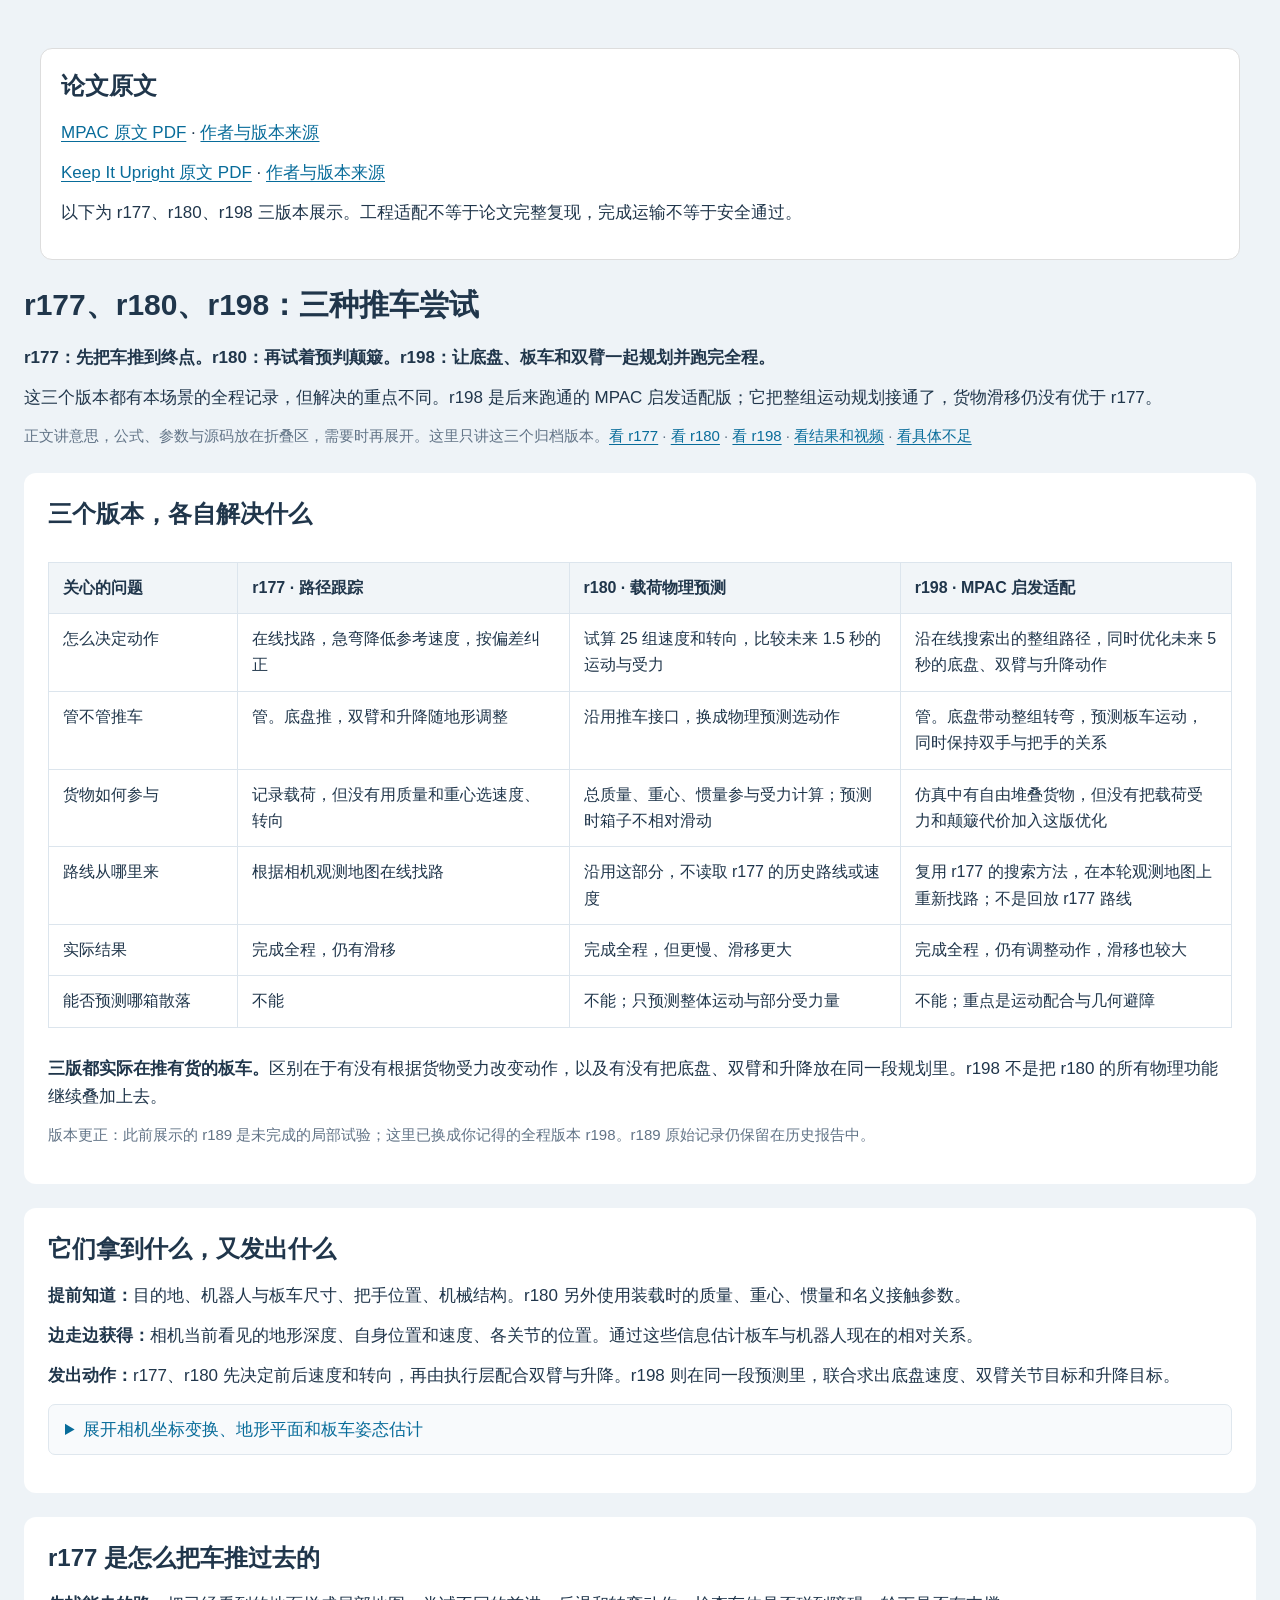
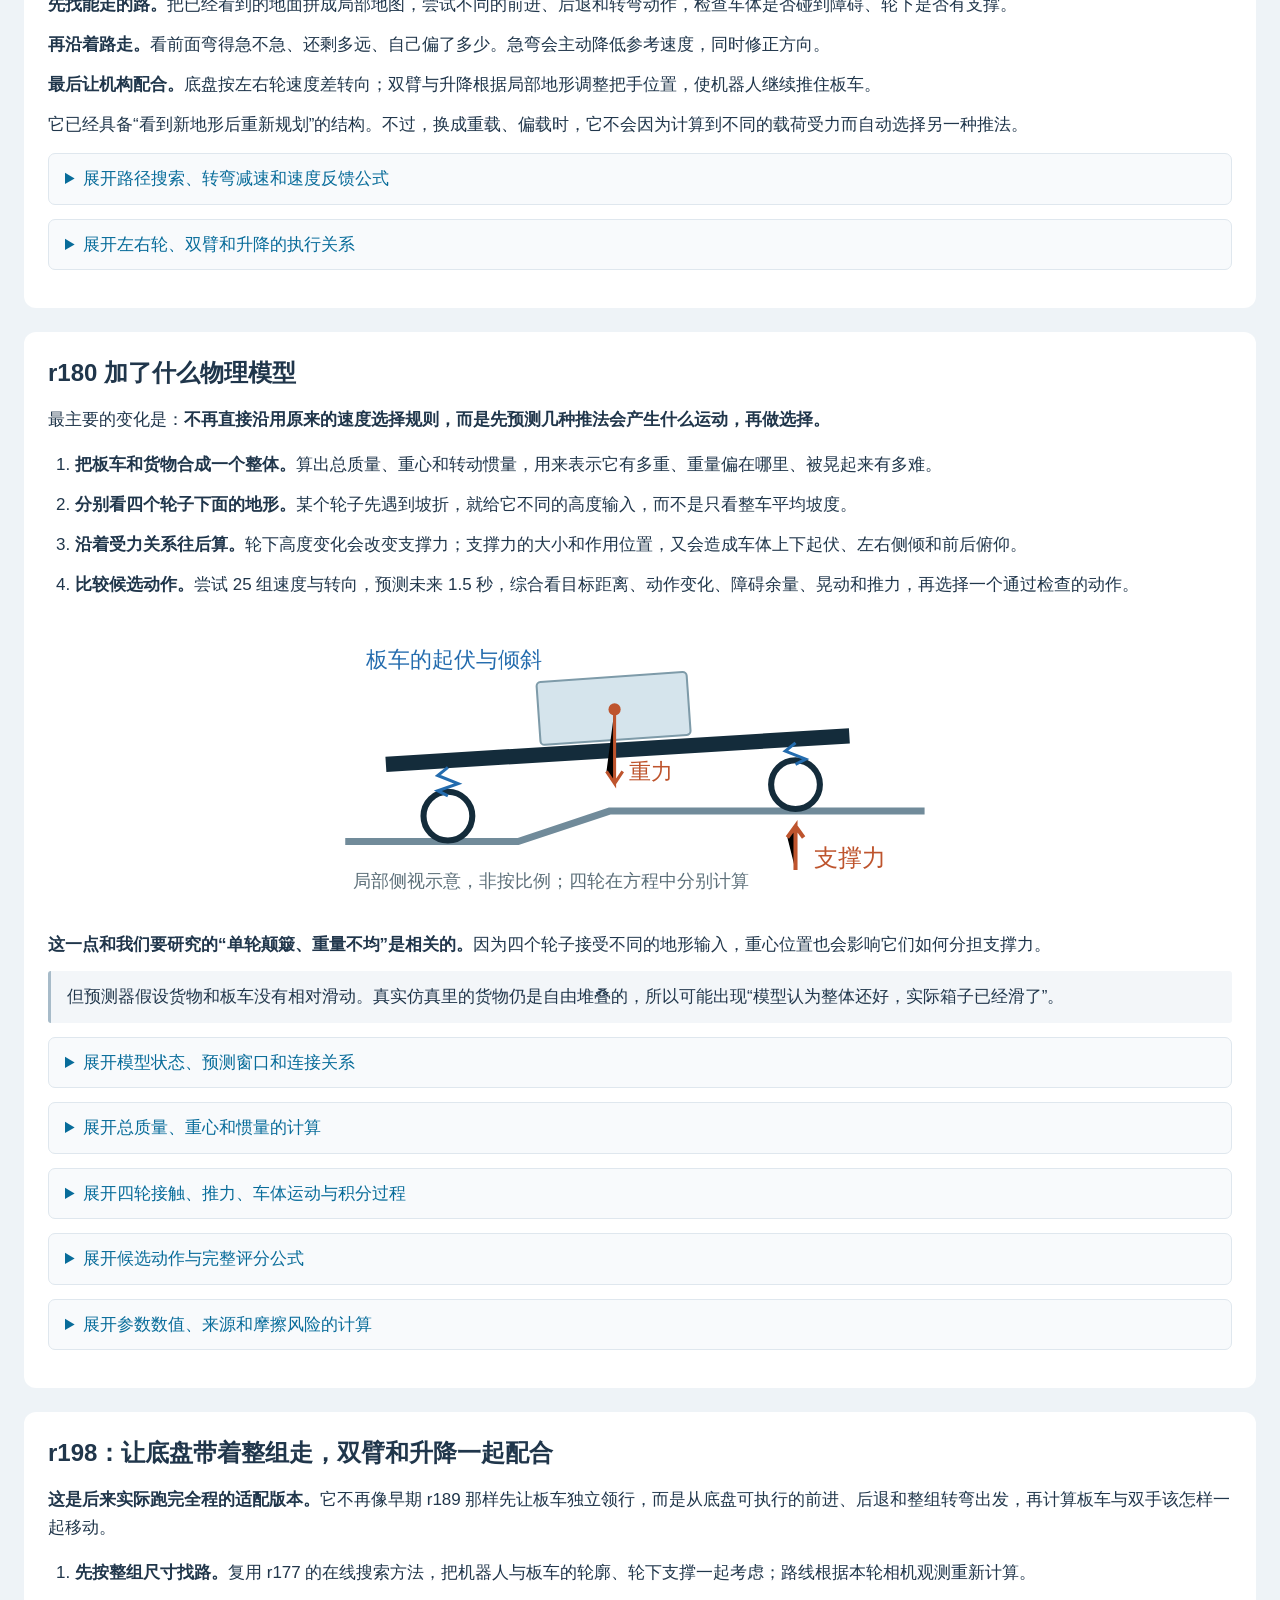
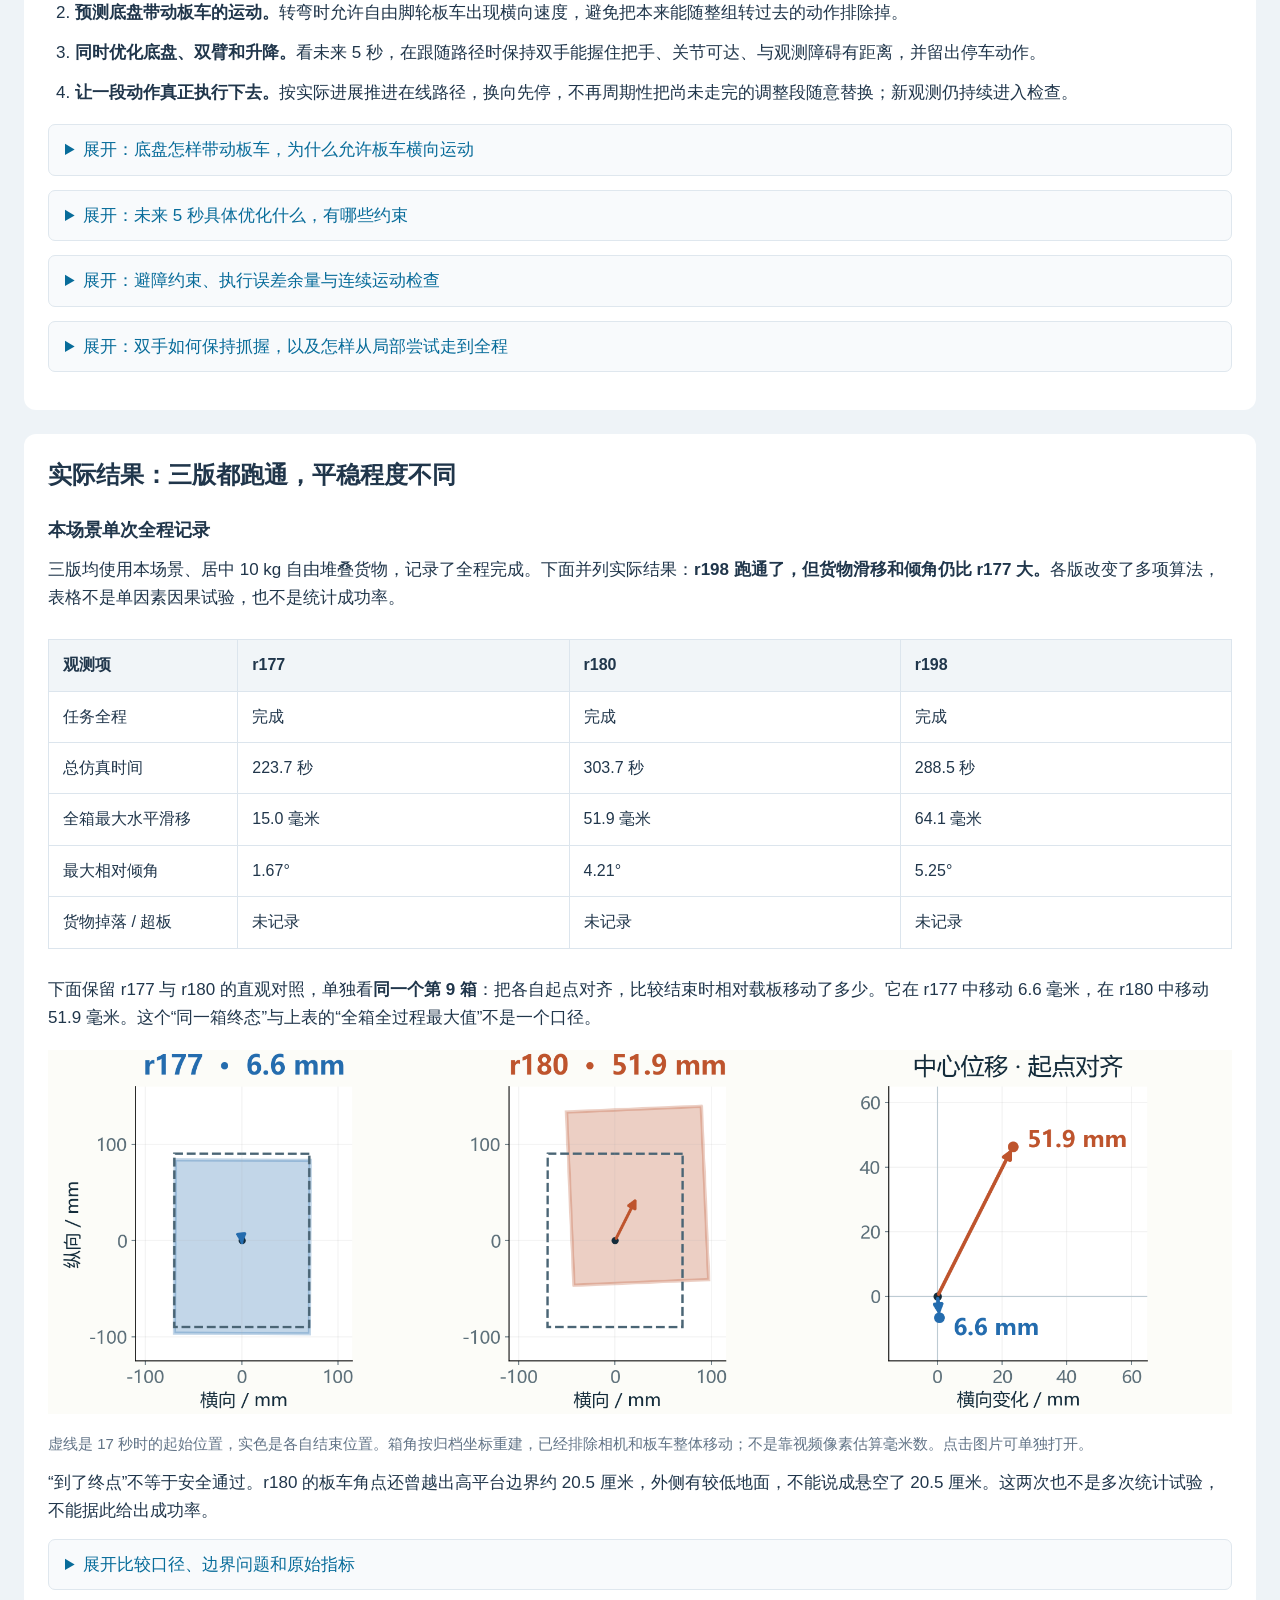
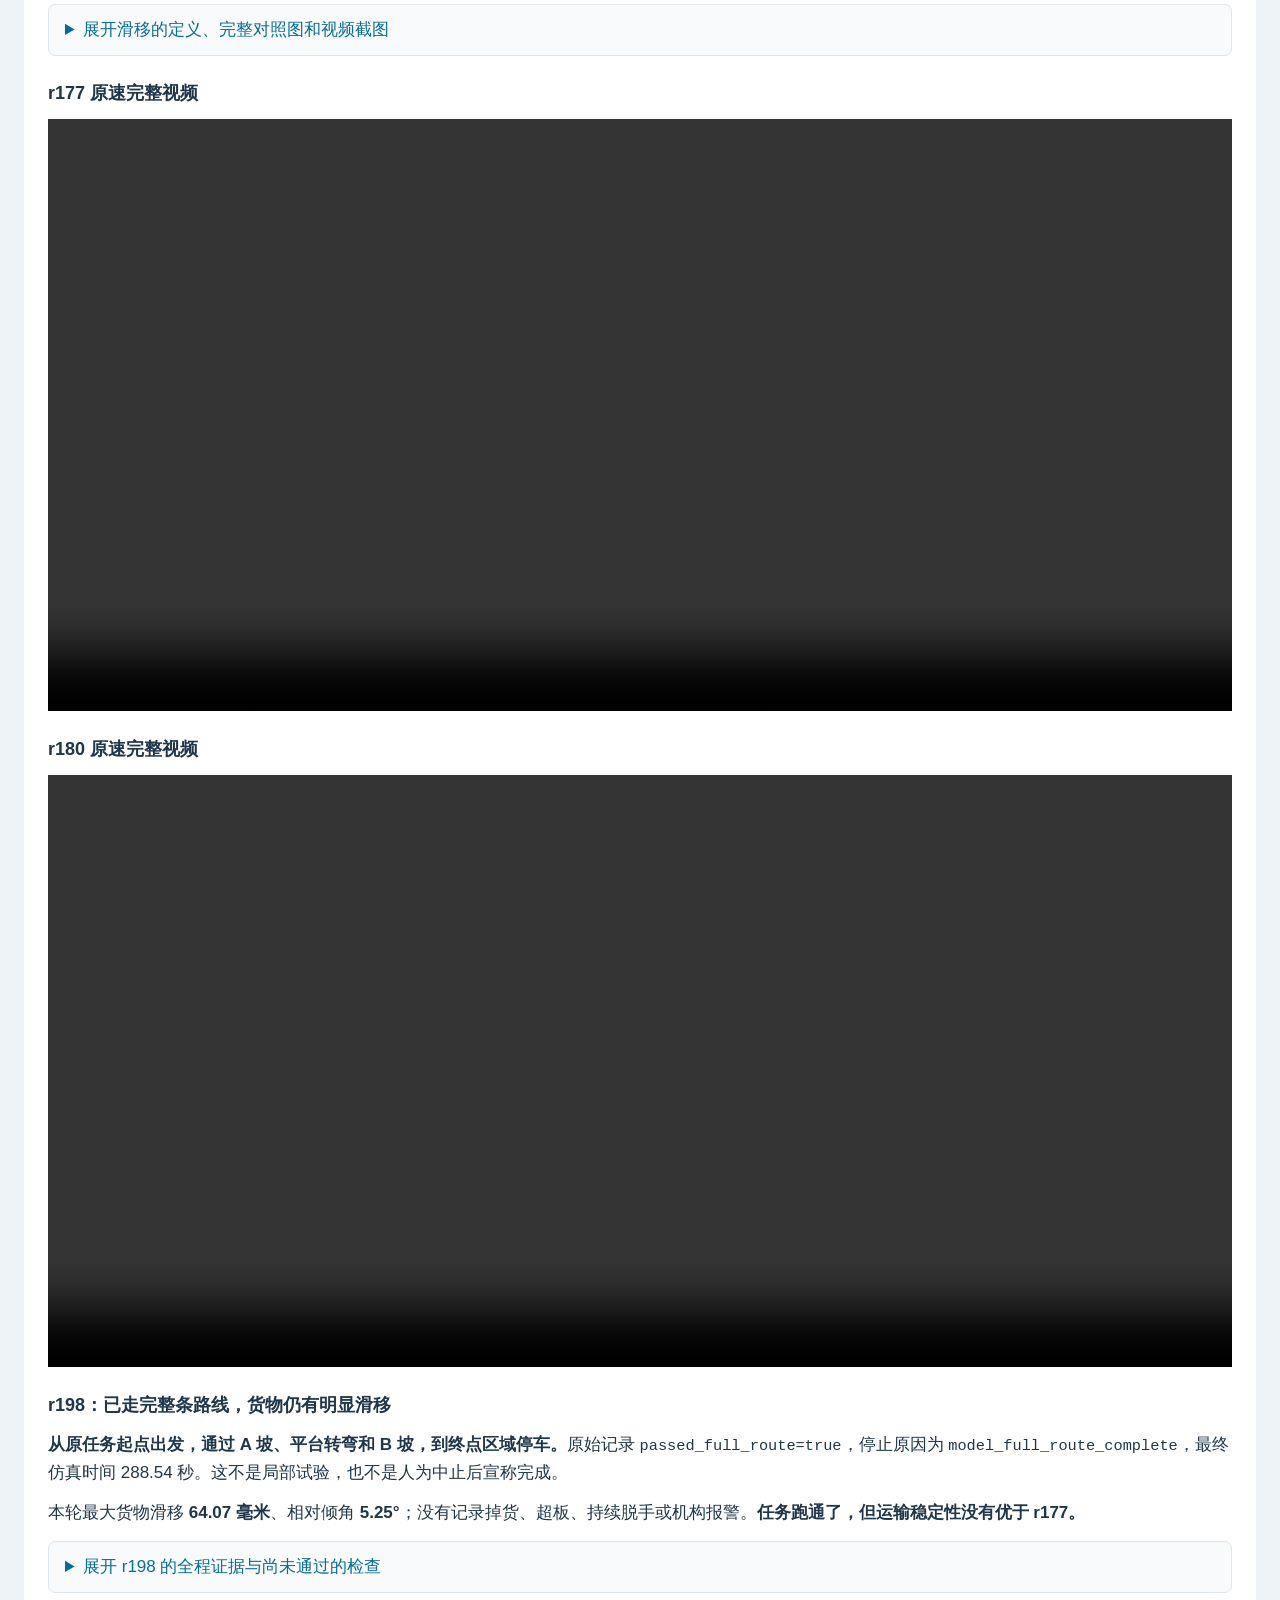
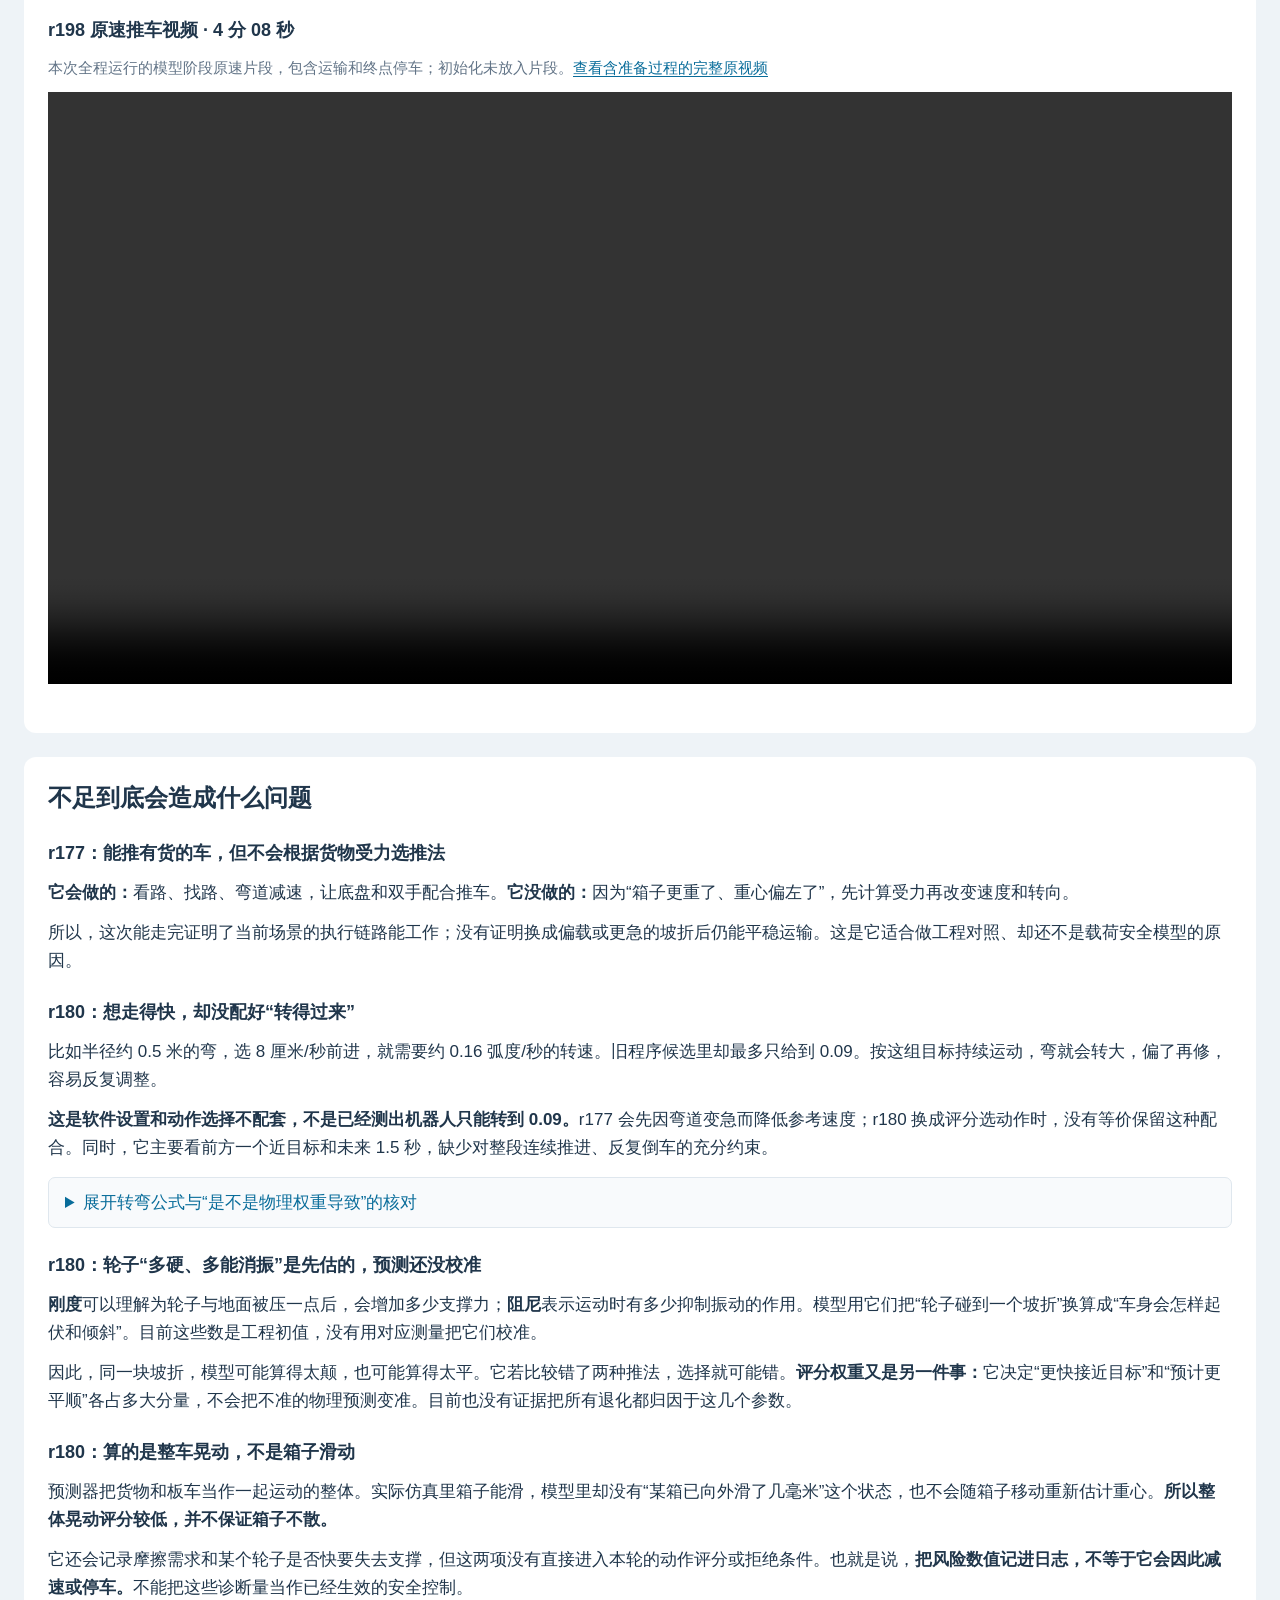
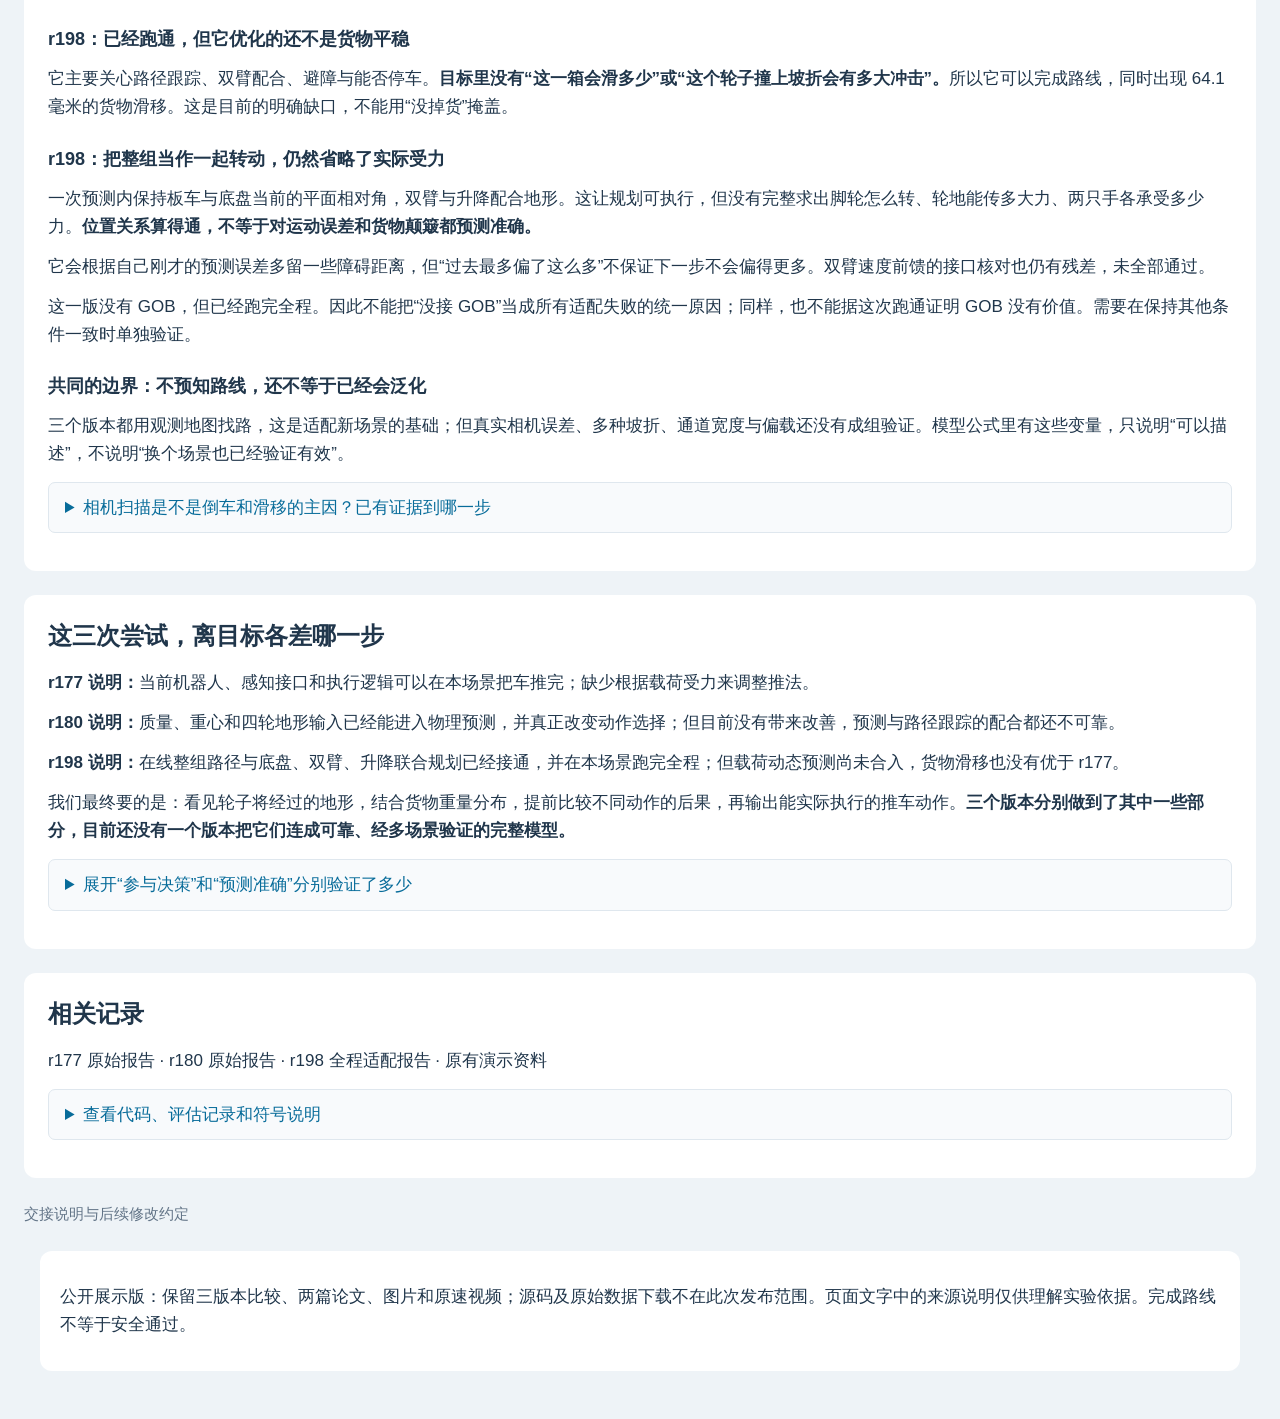
==== index.html @ 99e50af4 "Publish three-version meeting showcase and original papers" ====
<!doctype html>
<html lang="zh-CN">
<head>
<meta charset="utf-8">
<meta name="viewport" content="width=device-width,initial-scale=1">
<title>r177、r180、r198：三种推车尝试</title>
<meta name="description" content="r177 路径跟踪、r180 载荷物理预测、r198 MPAC 适配：原理、实际结果与不足。公式默认折叠。">
<link rel="stylesheet" href="8fd09cc5dc_styles.css">
</head>
<body><section id="papers" style="max-width:1200px;margin:24px auto;padding:20px;background:#fff;border:1px solid #ddd"><h2>论文原文</h2><p><a href="MPAC_2506.18410v2.pdf">MPAC 原文 PDF</a> · <a href="https://arxiv.org/abs/2506.18410v2">作者与版本来源</a></p><p><a href="Keep_2305.17484v2.pdf">Keep It Upright 原文 PDF</a> · <a href="https://arxiv.org/abs/2305.17484v2">作者与版本来源</a></p><p>以下为 r177、r180、r198 三版本展示。工程适配不等于论文完整复现，完成运输不等于安全通过。</p></section>
<h1>r177、r180、r198：三种推车尝试</h1>
<p><strong>r177：先把车推到终点。r180：再试着预判颠簸。r198：让底盘、板车和双臂一起规划并跑完全程。</strong></p>
<p>这三个版本都有本场景的全程记录，但解决的重点不同。r198 是后来跑通的 MPAC 启发适配版；它把整组运动规划接通了，货物滑移仍没有优于 r177。</p>
<p class="muted">正文讲意思，公式、参数与源码放在折叠区，需要时再展开。这里只讲这三个归档版本。<a href="#r177">看 r177</a> · <a href="#r180">看 r180</a> · <a href="#r198">看 r198</a> · <a href="#results">看结果和视频</a> · <a href="#problems">看具体不足</a></p>

<section id="difference">
<h2>三个版本，各自解决什么</h2>
<div class="table-wrap"><table class="version-table"><thead><tr><th>关心的问题</th><th>r177 · 路径跟踪</th><th>r180 · 载荷物理预测</th><th>r198 · MPAC 启发适配</th></tr></thead><tbody>
<tr><td>怎么决定动作</td><td>在线找路，急弯降低参考速度，按偏差纠正</td><td>试算 25 组速度和转向，比较未来 1.5 秒的运动与受力</td><td>沿在线搜索出的整组路径，同时优化未来 5 秒的底盘、双臂与升降动作</td></tr>
<tr><td>管不管推车</td><td>管。底盘推，双臂和升降随地形调整</td><td>沿用推车接口，换成物理预测选动作</td><td>管。底盘带动整组转弯，预测板车运动，同时保持双手与把手的关系</td></tr>
<tr><td>货物如何参与</td><td>记录载荷，但没有用质量和重心选速度、转向</td><td>总质量、重心、惯量参与受力计算；预测时箱子不相对滑动</td><td>仿真中有自由堆叠货物，但没有把载荷受力和颠簸代价加入这版优化</td></tr>
<tr><td>路线从哪里来</td><td>根据相机观测地图在线找路</td><td>沿用这部分，不读取 r177 的历史路线或速度</td><td>复用 r177 的搜索方法，在本轮观测地图上重新找路；不是回放 r177 路线</td></tr>
<tr><td>实际结果</td><td>完成全程，仍有滑移</td><td>完成全程，但更慢、滑移更大</td><td>完成全程，仍有调整动作，滑移也较大</td></tr>
<tr><td>能否预测哪箱散落</td><td>不能</td><td>不能；只预测整体运动与部分受力量</td><td>不能；重点是运动配合与几何避障</td></tr>
</tbody></table></div>
<p><strong>三版都实际在推有货的板车。</strong>区别在于有没有根据货物受力改变动作，以及有没有把底盘、双臂和升降放在同一段规划里。r198 不是把 r180 的所有物理功能继续叠加上去。</p>
<p class="muted">版本更正：此前展示的 r189 是未完成的局部试验；这里已换成你记得的全程版本 r198。r189 原始记录仍保留在历史报告中。</p>
</section>

<section id="inputs">
<h2>它们拿到什么，又发出什么</h2>
<p><strong>提前知道：</strong>目的地、机器人与板车尺寸、把手位置、机械结构。r180 另外使用装载时的质量、重心、惯量和名义接触参数。</p>
<p><strong>边走边获得：</strong>相机当前看见的地形深度、自身位置和速度、各关节的位置。通过这些信息估计板车与机器人现在的相对关系。</p>
<p><strong>发出动作：</strong>r177、r180 先决定前后速度和转向，再由执行层配合双臂与升降。r198 则在同一段预测里，联合求出底盘速度、双臂关节目标和升降目标。</p>
<details><summary>展开相机坐标变换、地形平面和板车姿态估计</summary><div class="detail-body"><h3>相机坐标转到统一坐标</h3><div class="equation"><div class="mathline">p<sub>W</sub> = R<sub>WC</sub>p<sub>C</sub> + t<sub>WC</sub></div><div class="eq-note">R、t 是相机的位置与朝向变换，p_C 是相机坐标下的点。</div></div><h3>坐标变换</h3><p>像素取中心位置 u=x+0.5、v=y+0.5；f<sub>x</sub>、f<sub>y</sub> 是焦距像素值，c<sub>x</sub>、c<sub>y</sub> 是主点。点云经相机到世界的刚体变换后用于栅格更新和局部地形拟合。</p><div class="equation"><div class="mathline">p<sub>C</sub> = <span class="matrix"><span>(u − c<sub>x</sub>)D/f<sub>x</sub></span><span>(v − c<sub>y</sub>)D/f<sub>y</sub></span><span>D</span></span></div><div class="mathline">z = ax + by + c ,　n = <span class="frac"><span class="num">[-a, −b, 1]<sup>T</sup></span><span class="den">√(a²+b²+1)</span></span></div></div>
<h3>r177 / r180 的板车状态如何获得</h3><div class="equation"><div class="mathline">R̂<sub>C</sub> = R<sub>hand</sub>R<sub>grasp</sub><sup>T</sup></div><div class="mathline">p̂<sub>C</sub> = p<sub>hand</sub> − R̂<sub>C</sub>r<sub>grasp</sub></div><div class="eq-note">由关节编码器正运动学与固定夹持标定恢复板车姿态，再融合两只手的估计。</div></div>
<p>以上是 r177 / r180 的估计近似，依赖把手与夹爪相对关系保持固定。r198 的规划另按“夹持点与圆管轴线”约束，见下方专节。发生相对转动或柔性变形时，估计可能偏移；它不是独立测量到的板车真值。自身里程计/IMU接口也未覆盖完整实机噪声。</p>
<h3>相机为何会转</h3><p>两组运行都保留了头部扫描，相机固定在头部，随头部运动。头部扫描代码、相机配置和运行模块的对应哈希一致。不能把“相机本体固定”说成“整个视角固定”，也不能仅凭这两次运行推断扫描是滑移增大的主因。</p><div class="source-note"><b>对应归档依据：</b><br>点云与地图实现<br>观测地形输入<br>两版本相机与扫描核对</div></div></details>
</section>

<section id="r177">
<h2>r177 是怎么把车推过去的</h2>
<p><strong>先找能走的路。</strong>把已经看到的地面拼成局部地图，尝试不同的前进、后退和转弯动作，检查车体是否碰到障碍、轮下是否有支撑。</p>
<p><strong>再沿着路走。</strong>看前面弯得急不急、还剩多远、自己偏了多少。急弯会主动降低参考速度，同时修正方向。</p>
<p><strong>最后让机构配合。</strong>底盘按左右轮速度差转向；双臂与升降根据局部地形调整把手位置，使机器人继续推住板车。</p>
<p>它已经具备“看到新地形后重新规划”的结构。不过，换成重载、偏载时，它不会因为计算到不同的载荷受力而自动选择另一种推法。</p>
<details><summary>展开路径搜索、转弯减速和速度反馈公式</summary><div class="detail-body"><h3>基础速度和转向参考</h3><div class="equation"><div class="mathline">v<sub>ref</sub> = σ min(0.08, √[2·0.04·max(L−0.04,0)], 0.065/|κ|)</div><div class="mathline">ω<sub>ref</sub> = clip(v<sub>ref</sub>κ + 0.8e<sub>ψ</sub> + 0.8σe<sub>y</sub>, ±0.09)</div><div class="eq-note">σ 为前后方向；L 为剩余路径长度；κ 为路径曲率；e_ψ、e_y 分别为航向和横向偏差。κ=0 时省略曲率限速项。</div></div><h3>1. 平面状态与动作</h3><div class="equation"><div class="mathline">s<sub>B</sub> = [x<sub>B</sub>, y<sub>B</sub>, ψ<sub>B</sub>]<sup>T</sup>,　u = [v, ω]<sup>T</sup></div><div class="mathline">ṡ<sub>B</sub> = [v cos ψ<sub>B</sub>, v sin ψ<sub>B</sub>, ω]<sup>T</sup></div></div>
<h3>2. 地图上的运动原语搜索</h3><p>每段前进或后退 0.16 m，分成 4 个样本；曲率候选为 −2、−1.25、−0.6、0、0.6、1.25、2 m⁻¹。搜索最多 3500 节点，启发项权重 1.35。它是有预算限制的在线搜索，不保证全局最优。</p><div class="equation"><div class="mathline">ΔJ<sub>path</sub> = 0.16c<sub>dir</sub> + 0.012|κ| + 0.012|κ−κ<sub>prev</sub>|</div><div class="eq-note">前进 c_dir=1，后退 c_dir=1.7；倾向减少后退、急转与曲率突变。</div></div>
<h3>3. 路径跟踪与速度反馈</h3><p>取附近路径点和约 3 个样本后的目标点，由航向变化估计曲率。先计算这里的 v_ref、ω_ref，再使用自身实测速度反馈：</p><div class="equation"><div class="mathline">v<sub>des</sub> = clip[v<sub>ref</sub> + 0.5(v<sub>ref</sub>−v<sub>meas</sub>), ±0.08]</div><div class="mathline">ω<sub>des</sub> = clip[ω<sub>ref</sub> + 0.5(ω<sub>ref</sub>−ω<sub>meas</sub>), ±0.09]</div></div>
<p>所以 0.065/|κ| 是基础参考速度的曲率约束，不应描述成每时刻实际速度都严格满足这个值。0.065 和 ±0.09 是该版本的工程设置；没有厂家额定值或能力标定来证明它们就是实际机器人极限。</p>
<h3>4. 最终指令检查</h3><p>控制决策名义每 0.2 仿真秒一次，路径约每 2 秒重新规划。约束线加速度 0.04 m/s²、角加速度 0.08 rad/s²。r177 可尝试 1、0.75、0.5、0.25、0 倍动作，检查滞后/即时响应和制动轨迹；都未接受时请求制动。检查依赖地图与简化执行假设，不是安全证明。</p><div class="source-note"><b>对应归档依据：</b><br>r177 · controller.py<br>r177 · navigation.py<br>r177 · command_guard.py<br>r177 · config.json</div></div></details><details><summary>展开左右轮、双臂和升降的执行关系</summary><div class="detail-body"><h3>速度与转向转成左右轮速</h3><div class="equation"><div class="mathline">Ω<sub>L</sub> = (v − bω/2)/r</div><div class="mathline">Ω<sub>R</sub> = (v + bω/2)/r</div><div class="eq-note">本轮轮距 b=0.48 m；轮半径 r=0.0862 m；Ω 单位为 rad/s。</div></div><h3>差速执行</h3><p>左右轮公式来自底盘运动学。归档执行中轮速目标变化率限制为 2 rad/s²；实际接触、驱动力与机构约束仍由物理仿真产生，指令不能代替测量结果。</p>
<h3>地形到把手目标</h3><p>在观测到的轮下点拟合局部平面 z=ax+by+c，得到地面法向。板车期望姿态由该法向与当前行进方向组合，再通过固定把手偏移转换为两只手的目标。</p><div class="equation"><div class="mathline">n = [−a, −b, 1]<sup>T</sup>/√(a²+b²+1)</div><div class="mathline">p<sub>Hᵢ</sub><sup>*</sup> = p<sub>C</sub><sup>*</sup> + R<sub>C</sub><sup>*</sup>r<sub>CHᵢ</sub></div><div class="mathline">q<sub>arm,i</sub><sup>*</sup> = IK(p<sub>Hᵢ</sub><sup>*</sup>, R<sub>Hᵢ</sub><sup>*</sup>; q<sub>lift</sub>)</div></div>
<p>升降根据双手平均高度差与可达性修正；归档执行按 120 Hz 更新，目标滤波时间常数 0.25 s，升降限速约 0.03 m/s，手臂关节限速约 0.2 rad/s。</p>
<h3>这里缺了什么</h3><p>没有在同一个优化问题中求解底盘牵引、脚轮朝向、手部接触力、夹持约束和关节力矩。几何上可达或规划上能转，不意味着实际闭链机构一定能产生对应运动。r180 继承了这套执行方式。</p><div class="source-note"><b>对应归档依据：</b><br>r177 执行源文件：轮速、双臂与升降</div></div></details>
</section>

<section id="r180">
<h2>r180 加了什么物理模型</h2>
<p>最主要的变化是：<strong>不再直接沿用原来的速度选择规则，而是先预测几种推法会产生什么运动，再做选择。</strong></p>
<ol>
<li><strong>把板车和货物合成一个整体。</strong>算出总质量、重心和转动惯量，用来表示它有多重、重量偏在哪里、被晃起来有多难。</li>
<li><strong>分别看四个轮子下面的地形。</strong>某个轮子先遇到坡折，就给它不同的高度输入，而不是只看整车平均坡度。</li>
<li><strong>沿着受力关系往后算。</strong>轮下高度变化会改变支撑力；支撑力的大小和作用位置，又会造成车体上下起伏、左右侧倾和前后俯仰。</li>
<li><strong>比较候选动作。</strong>尝试 25 组速度与转向，预测未来 1.5 秒，综合看目标距离、动作变化、障碍余量、晃动和推力，再选择一个通过检查的动作。</li>
</ol>
<div class="mechanism"><svg class="diagram" viewbox="0 0 610 270" role="img" aria-label="单轮遇到地形变化，通过接触力和力矩造成车体上下运动与倾斜">
<path d="M15 215H185L275 185H585" stroke="#718b9a" stroke-width="7" fill="none"></path><path d="M55 139L511 111" stroke="#142c3b" stroke-width="15"></path><rect x="205" y="53" width="148" height="62" rx="4" fill="#d5e4ec" stroke="#7e9ba9" stroke-width="2" transform="rotate(-4 280 84)"></rect>
<circle cx="116" cy="190" r="24" fill="#fff" stroke="#142c3b" stroke-width="6"></circle><circle cx="458" cy="159" r="24" fill="#fff" stroke="#142c3b" stroke-width="6"></circle>
<path d="M116 142L106 150L126 158L106 165L116 170M458 118L448 126L468 134L458 139" stroke="#246cae" stroke-width="3" fill="none"></path>
<path d="M458 243V200L450 211M458 200L466 211" stroke="#be542d" stroke-width="4"></path><text x="476" y="239" font-size="24" fill="#be542d">支撑力</text>
<circle cx="280" cy="85" r="6" fill="#be542d"></circle><path d="M280 85V158L272 146M280 158L288 146" stroke="#be542d" stroke-width="3"></path><text x="294" y="153" font-size="22" fill="#be542d">重力</text>
<text x="35" y="43" font-size="22" fill="#246cae">板车的起伏与倾斜</text><text x="23" y="260" font-size="18" fill="#5d707a">局部侧视示意，非按比例；四轮在方程中分别计算</text></svg></div>
<p><strong>这一点和我们要研究的“单轮颠簸、重量不均”是相关的。</strong>因为四个轮子接受不同的地形输入，重心位置也会影响它们如何分担支撑力。</p>
<p class="note">但预测器假设货物和板车没有相对滑动。真实仿真里的货物仍是自由堆叠的，所以可能出现“模型认为整体还好，实际箱子已经滑了”。</p>
<details><summary>展开模型状态、预测窗口和连接关系</summary><div class="detail-body"><h3>真正调用的实现</h3><p>在线调用的是 <b>action_selector.ActionSelector → batch_predictor.BatchModel.predict_many</b>。physical_model.py 提供参数与基础方程，但标量版本中的诊断标志，不能自动算作批量在线选择器正在执行的约束。</p>
<h3>状态分层</h3><div class="equation"><div class="mathline">s = [x<sub>B</sub>, y<sub>B</sub>, ψ<sub>B</sub>, v, ω, q<sup>T</sup>, q̇<sup>T</sup>]<sup>T</sup></div><div class="eq-note">合起来是 11 个状态量；其中垂向、侧倾、俯仰是 3 个二阶动力学自由度。</div></div>
<p>水平面运动采用有加速度限制的运动学；垂向与姿态采用等效接触动力学。不是一个完整 6 自由度刚体接触求解器，更不是每箱货物的多体系统。</p>
<h3>连接关系</h3><p>r180 每次根据自身编码器估计当前机器人—板车平面偏移 d，而不是一直使用起始偏移。但一次 1.5 秒预测内将这个偏移冻结，并近似用底盘航向旋转车轮布局；没有额外的脚轮转向状态。</p>
<h3>滚动重算</h3><p>所有候选从同一组当前估计 q、q̇ 出发，不分别重新初始化到静平衡。每次约 0.2 仿真秒重新选动作，只执行当前指令，再依据新观测重算。</p><div class="source-note"><b>对应归档依据：</b><br>r180 · controller.py<br>r180 · action_selector.py<br>r180 · batch_predictor.py<br>r180 · physical_model.py</div></div></details><details><summary>展开总质量、重心和惯量的计算</summary><div class="detail-body"><h3>总质量来源</h3><p>板车主体 6.5 kg + 四个 0.1 kg 轮叉 + 四个 0.2 kg 轮子 + 10 kg 货物 = 17.7 kg。货物参数来自场景配置，板车主体惯量有近似，部分把手体积未纳入。</p>
<h3>质量、重心与惯量</h3><div class="equation"><div class="mathline">m = ∑<sub>j</sub>m<sub>j</sub>,　c = (1/m)∑<sub>j</sub>m<sub>j</sub>c<sub>j</sub></div><div class="mathline">d<sub>j</sub> = c<sub>j</sub> − c</div><div class="mathline">I<sub>C</sub> = ∑<sub>j</sub>[I<sub>j</sub> + m<sub>j</sub>(d<sub>j</sub><sup>T</sup>d<sub>j</sub>I<sub>3</sub> − d<sub>j</sub>d<sub>j</sub><sup>T</sup>)]</div></div>
<p>本轮 c≈[−0.00113, 0, 0.20909] m；I 的对角项约 [0.47152, 0.75046, 0.82278] kg·m²。文件保留了非零 I<sub>xz</sub>≈0.05287 kg·m²，但实际垂向/侧倾/俯仰动力学采用对角质量矩阵，忽略完整转动耦合。</p>
<h3>“偏载会影响受力”是什么机制</h3><div class="equation"><div class="mathline">X<sub>i</sub> = x<sub>i</sub> − c<sub>x</sub>,　Y<sub>i</sub> = y<sub>i</sub> − c<sub>y</sub></div><div class="mathline">静止无额外力矩时：∑N<sub>i</sub> = mg,　∑Y<sub>i</sub>N<sub>i</sub> = 0,　∑X<sub>i</sub>N<sub>i</sub> = 0</div></div>
<p>重心变化会改变每个轮子的力臂，并改变满足力与力矩平衡所需的轮载。以上平衡式用于说明机制；实际预测继续使用下一个折叠区的弹性接触动态方程。</p>
<div class="warning">当前参数是运行前写入的固定参数，并未实现“货物滑移后在线重新估计重心”。本轮没有验证多个偏载设置的预测正确性。</div><div class="source-note"><b>对应归档依据：</b><br>r180 · physical_parameters.json<br>r180 · physical_model.py</div></div></details><details><summary>展开四轮接触、推力、车体运动与积分过程</summary><div class="detail-body"><h3>1. 坐标与状态</h3><p>车体坐标为 x 向前、y 向左、z 向上；q=[z,φ,θ]ᵀ。z 是重心投影处的等效支撑面高度，而非某个货物质心的精确高度；俯仰 θ 正向为低头。采用小角度关系：</p><div class="equation"><div class="mathline">B<sub>i</sub> = [1, Y<sub>i</sub>, −X<sub>i</sub>],　z<sub>i</sub> = B<sub>i</sub>q</div><div class="mathline">M = diag(m, I<sub>x</sub>, I<sub>y</sub>)</div></div>
<h3>2. 从观测地形提取每个轮子的输入</h3><div class="equation"><div class="mathline">p<sub>i</sub><sup>W</sup> = p<sub>B</sub> + R(ψ<sub>B</sub>)(d + s<sub>i</sub>)</div><div class="mathline">h<sub>i</sub> = H(p<sub>i</sub><sup>W</sup>),　δ<sub>i</sub> = h<sub>i</sub> − B<sub>i</sub>q</div><div class="mathline">δ̇<sub>i</sub> = ḣ<sub>i</sub> − B<sub>i</sub>q̇</div></div>
<p>s_i 是轮子在板车平面坐标中的位置，d 是当前估计的底盘—板车偏移。H 在观测地图中插值；预测轮下未知或被阻挡时该候选不被当成有效支撑路径。</p>
<h3>3. 单边弹簧阻尼支撑</h3><div class="equation"><div class="mathline">N<sub>i</sub> = max(0, k<sub>i</sub>δ<sub>i</sub> + d<sub>i</sub>δ̇<sub>i</sub>)　若 δ<sub>i</sub> ≥ 0；否则 N<sub>i</sub> = 0</div></div>
<p>k_i 单位 N/m，d_i 单位 N·s/m。轮子可以卸载；支撑法向力不允许为负。本轮用四个相同的未标定等效接触，不是从轮胎与地面实测识别出的接触模型。</p>
<h3>4. 由平面运动估计需要的推力</h3><div class="equation"><div class="mathline">r = d + [c<sub>x</sub>, c<sub>y</sub>]<sup>T</sup></div><div class="mathline">a<sub>∥</sub> = <span class="matrix"><span>v̇ − ω̇r<sub>y</sub> − ω²r<sub>x</sub></span><span>vω + ω̇r<sub>x</sub> − ω²r<sub>y</sub></span></span></div><div class="mathline">g<sub>∥</sub> = [g sin θ, −g sin φ]<sup>T</sup></div><div class="mathline">F = m(a<sub>∥</sub> − g<sub>∥</sub>) + [c<sub>rr</sub>mg tanh(v/0.005), 0]<sup>T</sup></div></div>
<p>包含加速、转弯向心与重力切向分量；本轮 c_rr=0，滚阻并未被识别。预测推力只是计算量，不是实际手部力传感器读数。</p>
<h3>5. 受力方程与数值推进</h3><div class="equation"><div class="mathline">M q̈ = B<sup>T</sup>N + [−mg, −ℓF<sub>y</sub>, ℓF<sub>x</sub>]<sup>T</sup></div><div class="mathline">ℓ = h<sub>push</sub> − c<sub>z</sub></div><div class="mathline">q̇<sub>k+1</sub> = q̇<sub>k</sub> + Δt q̈<sub>k</sub></div><div class="mathline">q<sub>k+1</sub> = q<sub>k</sub> + Δt q̇<sub>k+1</sub></div></div>
<p>采用半隐式积分，步长不大于 0.002 s，并根据等效刚度/阻尼的特征频率继续限制。水平运动按加速度限幅与中点近似推进。q̇ 从连续姿态估计差分并滤波得到；所有候选从同一当前状态出发。</p>
<div class="warning">这些是降阶近似方程，省略了完整惯性耦合、脚轮转向动力学、真实夹持柔性与箱体接触。不能把该模型的峰值加速度直接当作仿真实际冲击测量。</div><div class="source-note"><b>对应归档依据：</b><br>r180 · batch_predictor.py<br>r180 · physical_model.py<br>r180 · observed_input.py<br>r180 · action_selector.py</div></div></details><details><summary>展开候选动作与完整评分公式</summary><div class="detail-body"><h3>具体候选集合</h3><div class="equation"><div class="mathline">v ∈ {−0.08, −0.04, 0, 0.04, 0.08} m/s</div><div class="mathline">ω ∈ {−0.09, −0.045, 0, 0.045, 0.09} rad/s</div><div class="eq-note">两组组合成 25 个候选；每组保持目标动作预测 1.5 秒，约每 0.2 仿真秒重新计算。</div></div><h3>完整选择问题</h3><div class="equation"><div class="mathline">u<sup>*</sup> = arg min<sub>u∈U, checks(u)=pass</sub> J(u)</div><div class="mathline">J(u) = J<sub>track</sub> + J<sub>change</sub> + J<sub>space</sub> + 100J<sub>phys</sub></div></div>
<p>U 为这里 25 组恒定目标动作。它属于枚举候选的滚动预测控制原型，并非对整段时变控制序列做连续最优求解，也没有复现完整 Keep 或 MPAC 论文算法。</p>
<h3>目标跟踪与指令变化代价</h3><div class="equation"><div class="mathline">J<sub>track</sub> = (‖p(H)−p<sub>target</sub>‖/0.1)²</div><div class="mathline"><span style="padding-left:105px">+ 0.1(wrap[ψ(H)−ψ<sub>target</sub>]/0.15)²</span></div><div class="mathline">J<sub>change</sub> = 0.01((v<sub>c</sub>−v<sub>meas</sub>)/0.08)²</div><div class="mathline"><span style="padding-left:120px">+ 0.01((ω<sub>c</sub>−ω<sub>meas</sub>)/0.09)²</span></div></div>
<p>目标取当前路径索引之后第 3 个样本，通常约 0.12 m 前视；变化项相对于当前实测速度，而不是过去 baseline 的速度。目标距离、候选速度、预测时间的配合直接影响排名。</p>
<h3>空间余量偏好</h3><div class="equation"><div class="mathline">J<sub>space</sub> = mean<sub>k≥1</sub>[(σ/(σ+r<sub>k</sub>))²] − (σ/(σ+r<sub>cap</sub>))²</div><div class="mathline">σ = 0.04 m,　r<sub>cap</sub> = 3σ = 0.12 m</div></div>
<p>r_k 是依据观测障碍、当前车体包络与栅格余量计算并截断的剩余距离。当前共同起点不参与平均；偏好未来留出空间。这是采样的软偏好，不等于连续碰撞或运输安全证明。</p>
<h3>物理代价与接受条件</h3><div class="equation"><div class="mathline">J<sub>phys</sub> = (1/H)∫<sub>0</sub><sup>H</sup>[(z̈/g)² + φ̇² + θ̇² + 0.05(‖F‖/(mg))²]dt</div></div>
<p>这里惩罚的是倾斜<b>变化率</b>而非倾角本身；没有直接加入摩擦利用率、轮子卸载、货物相对位移、持续前进或反复换向的代价。这些分量的量纲/尺度依赖人为权重，不能将分数称为能量或概率。</p>
<p>在线按分数排序，先做扫掠检查，再核对经变化率限制后即将发出的指令与制动情况。r180 不允许通过缩放被选动作来悄悄替换预测；没有候选通过时请求零目标/制动，但这也不证明实际系统一定安全停住。</p><div class="source-note"><b>对应归档依据：</b><br>r180 · action_selector.py<br>r180 · clearance_cost.py<br>r180 · batch_predictor.py<br>r180 · command_guard.py</div></div></details><details><summary>展开参数数值、来源和摩擦风险的计算</summary><div class="detail-body"><h3>接触不确定性</h3><p>参数文件另列 k∈[5000,20000] N/m、d∈[50,200] N·s/m 的敏感性范围，但这些只是建模假设，不是实测置信区间，也没有在本次在线决策中做区间鲁棒计算。</p>
<h3>摩擦诊断的计算</h3><div class="equation"><div class="mathline">ρ = <span class="frac"><span class="num">‖a<sub>∥</sub>−g<sub>∥</sub>‖</span><span class="den">μ max(g+z̈, ε)</span></span></div><div class="eq-note">可粗略理解为切向需求 / 名义摩擦能力；不是逐箱接触求解，也不是标定后的失稳概率。</div></div>
<p>批量预测器记录 ρ 的峰值、最小轮载与倾角峰值，但 action_selector 中的有效性筛选主要来自已知支撑、路径几何与最终指令检查。标量 Model.predict 中存在 model_limit_exceeded，不等于在线 BatchModel 已按它拒绝动作。</p>
<div class="warning"><b>额外发现的参数来源问题：</b>归档参数文字把 0.655 写成 0.45 与 0.76 的算术平均，但该平均实际是 0.605。因此不能把 0.655 介绍成已核实的接触混合结果。此展示仅如实披露归档值与来源不一致，没有更改原运行文件。</div>
<h3>实际含义</h3><p>错误或未标定的 μ 会影响诊断解释；因为这个摩擦比没有进入本轮评分或硬约束，不能直接据此解释 r180 的动作退化。k、d 和权重则直接参与预测与排序，可能改变实际选择；具体影响仍需独立验证。</p><div class="source-note"><b>对应归档依据：</b><br>r180 · physical_parameters.json<br>r180 · batch_predictor.py<br>r180 · action_selector.py<br>r180 · physical_model.py</div></div></details>
</section>


<section id="r198">
<h2>r198：让底盘带着整组走，双臂和升降一起配合</h2>
<p><strong>这是后来实际跑完全程的适配版本。</strong>它不再像早期 r189 那样先让板车独立领行，而是从底盘可执行的前进、后退和整组转弯出发，再计算板车与双手该怎样一起移动。</p>
<ol><li><strong>先按整组尺寸找路。</strong>复用 r177 的在线搜索方法，把机器人与板车的轮廓、轮下支撑一起考虑；路线根据本轮相机观测重新计算。</li>
<li><strong>预测底盘带动板车的运动。</strong>转弯时允许自由脚轮板车出现横向速度，避免把本来能随整组转过去的动作排除掉。</li>
<li><strong>同时优化底盘、双臂和升降。</strong>看未来 5 秒，在跟随路径时保持双手能握住把手、关节可达、与观测障碍有距离，并留出停车动作。</li>
<li><strong>让一段动作真正执行下去。</strong>按实际进展推进在线路径，换向先停，不再周期性把尚未走完的调整段随意替换；新观测仍持续进入检查。</li></ol>
<details id="r198-motion"><summary>展开：底盘怎样带动板车，为什么允许板车横向运动</summary><div class="detail-body">
<h3>1. 使用当前两车的相对位置</h3>
<p>0 表示底盘，C 表示板车；p 为平面位置，θ 为平面朝向。r 是从底盘中心指向板车中心的向量，由当前自身位姿、编码器与把手关系估计。下面是当前实际运行的 base_led 方程，不是 r189 的板车领行方程。</p>
<div class="equation"><div class="mathline">h(α)=[cos α,sin α]<sup>T</sup>,　r = p<sub>C</sub>−p<sub>0</sub></div><div class="mathline">r = r<sub>F</sub>h(θ<sub>0</sub>) + ℓh(φ) + r<sub>L</sub>h(θ<sub>C</sub>)</div><div class="mathline">θ<sub>1</sub>=φ−θ<sub>0</sub>,　θ<sub>2</sub>=θ<sub>C</sub>−φ,　θ<sub>0</sub>=θ<sub>C</sub>−θ<sub>1</sub>−θ<sub>2</sub></div><div class="eq-note">共享代码用虚拟连接线分解几何：r_F=0.20 m 是设计偏移，r_L=0.32 m 是把手偏移，ℓ 按当前几何更新。这里没有给机器安装实体连接杆。</div></div>
<h3>2. 同一整组的平面运动</h3>
<p>一次预测内保持当前平面相对角，底盘前进带着板车前进，底盘转动让板车绕底盘中心移动。这是刚体速度传递的运动学近似：</p>
<div class="equation"><div class="mathline">u=[v<sub>0</sub>,ω<sub>0</sub>]<sup>T</sup>,　ṗ<sub>0</sub>=v<sub>0</sub>h(θ<sub>0</sub>)</div><div class="mathline">ṗ<sub>C</sub>=ṗ<sub>0</sub>+ω<sub>0</sub>[−r<sub>y</sub>,r<sub>x</sub>]<sup>T</sup></div><div class="mathline">θ̇<sub>C</sub>=ω<sub>0</sub>,　θ̇<sub>1</sub>=0,　θ̇<sub>2</sub>=0</div><div class="eq-note">第二项就是转动造成的横向速度。板车有自由脚轮，因此不再强迫它的中心速度只能朝板车正前方。</div></div>
<h3>3. 写成用于优化的状态方程</h3>
<div class="equation"><div class="mathline">x=[x<sub>C</sub>,y<sub>C</sub>,θ<sub>C</sub>,θ<sub>1</sub>,θ<sub>2</sub>]<sup>T</sup></div><div class="mathline">ẋ=[v<sub>0</sub>cos θ<sub>0</sub>−ω<sub>0</sub>r<sub>y</sub>, v<sub>0</sub>sin θ<sub>0</sub>+ω<sub>0</sub>r<sub>x</sub>, ω<sub>0</sub>,0,0]<sup>T</sup></div><div class="mathline">x<sub>k+1</sub>=RK4(x<sub>k</sub>,u<sub>k</sub>,Δt)</div><div class="mathline">v<sub>C,∥</sub>=h(θ<sub>C</sub>)<sup>T</sup>ṗ<sub>C</sub>,　v<sub>C,⊥</sub>=[−sin θ<sub>C</sub>,cos θ<sub>C</sub>]ṗ<sub>C</sub></div><div class="eq-note">RK4 将速度方程积分为未来状态。侧向速度 v_C,⊥ 可以非零；这不等于已模拟脚轮如何转向或轮胎如何受力。</div></div>
<h3>这里的近似要说清楚</h3>
<p>双臂与升降确实进入同一个优化，但它们主要配合地形和把手姿态，不是让板车与底盘在这段预测里任意改变平面相对角。下一次观测会重新估计相对关系。模型没有完整计算脚轮转向阻力、轮地牵引、夹持柔性和货物惯性反馈。</p>
<p>归档里仍保留 LF 等其他分支，不能把“文件里有该公式”当成 r198 正在用它。当前前端生成 base_led 路径，实际优化按该模式运行。</p>
<div class="source-note">base_led 运动方程与模式分支 · 本轮整组路径生成 · 同一方程的执行插值与地形检查</div>
</div></details><details id="r198-mpc"><summary>展开：未来 5 秒具体优化什么，有哪些约束</summary><div class="detail-body">
<h3>1. 同时求整段动作</h3>
<p>25 个时间步，每步 0.2 s。优化量包括状态 x、底盘速度 u、12 个双臂关节位置 q，以及升降高度 l。板车运动由底盘带动整组的关系算出；本轮 base_led 模式中两项平面相对角保持当前值，不能把它们说成自由变化的关节决策。它与 r180 的区别是：这里优化一段可变化的动作序列，不是只枚举 25 个恒定目标动作。</p>
<div class="equation"><div class="mathline">min<sub>X,U,Q,L</sub> J = ∑<sub>k=0</sub><sup>N−1</sup>[e<sub>k</sub><sup>T</sup>W e<sub>k</sub> + 0.1‖c<sub>k</sub>‖² + J<sub>arm,k</sub>] + e<sub>N</sub><sup>T</sup>W e<sub>N</sub></div>
<div class="mathline">e<sub>k</sub> = x<sub>k</sub> − x<sub>ref,k</sub>,　c<sub>k</sub> = [v<sub>C,∥</sub>, ω<sub>C</sub>, v<sub>0</sub>, ω<sub>0</sub>]<sup>T</sup></div>
<div class="mathline">W = diag(2, 2, 0.5, 0.1, 0.1),　N=25,　Δt=0.2 s</div>
<div class="eq-note">第一项希望跟住在线搜索出的参考路径；第二项偏好较小速度。板车航向误差作角度环绕处理。权重是该实现的设置，不是已经标定的风险概率。</div></div>
<div class="equation"><div class="mathline">J<sub>arm,k</sub> = 10<sup>−5</sup>‖q<sub>k+1</sub>−q<sub>k</sub>‖² + 0.001‖q<sub>k</sub>−q<sub>neutral</sub>‖²</div>
<div class="mathline">　+ 0.01 ∑<sub>左右手</sub>[3 − tr((R<sub>H</sub><sup>*</sup>)<sup>T</sup>R<sub>H</sub>(q<sub>k</sub>,l<sub>k</sub>))]</div>
<div class="eq-note">分别偏好关节变化较小、靠近舒适姿态，以及手腕朝向接近标定姿态。最后一项是软偏好，不是把手腕焊死在圆管上。</div></div>
<p>v_C,∥ 是板车速度在自身朝向上的分量；转弯时它也可以有侧向分量。这个目标函数没有货物质量、重心、轮下冲击或滑移代价。它在优化“怎样配合着走”，没有优化 r180 那种载荷动态响应。</p>
<h3>2. 运动与执行约束</h3>
<div class="equation"><div class="mathline">x<sub>k+1</sub> = RK4(x<sub>k</sub>,u<sub>k</sub>,Δt),　(x<sub>0</sub>,q<sub>0</sub>,l<sub>0</sub>) = 当前估计</div>
<div class="mathline">‖ṗ<sub>C</sub>‖, |v<sub>0</sub>| ≤ 0.08 m/s,　|ω<sub>C</sub>|, |ω<sub>0</sub>| ≤ 0.09 rad/s</div>
<div class="mathline">|Δv| ≤ 0.04Δt,　|Δω| ≤ 0.08Δt</div>
<div class="mathline">|θ<sub>1</sub>| ≤ 0.5,　|θ<sub>2</sub>| ≤ 0.7,　|θ<sub>1</sub>+θ<sub>2</sub>| ≤ 29.9°</div>
<div class="mathline">q<sub>min</sub> ≤ q<sub>k</sub> ≤ q<sub>max</sub>,　|Δq| ≤ 0.20Δt,　|Δl| ≤ 0.03Δt</div>
<div class="mathline">u<sub>N−1</sub>=0,　q<sub>N</sub>=q<sub>N−1</sub>,　l<sub>N</sub>=l<sub>N−1</sub></div>
<div class="eq-note">角速度单位 rad/s，关节角 rad，升降 m。初始物理关节范围与未来命令余量分别处理；底盘也检查每段首末速度的连续性。预测末端要求停住，防止只规划“前面能走”，却不留停止空间。</div></div>
<p>上面的速度变化约束按代码作用于底盘与板车纵向速度分量等命令量，不是完整三维加速度界。还要求当前路径段的前后方向一致，换向先制动。这些速度上限、角度范围和余量都是归档实现的控制设置。特别是 0.09 rad/s，并没有被证明是厂家规定的最大转速。这里披露旧版本实际设置，不把它当成物理定律。</p>
<h3>3. 跟着地形更新并复核</h3>
<p>先从当前观测地图分别估计底盘、板车将经过的高度与倾斜，再求联合轨迹，并迭代更新地形上下文。解出后还要检查插值过程中的夹持关系、各部件扫过的空间和轮下支撑。不能只凭优化器返回成功就执行。</p>
<p>参考推进速度按 1、0.5、0.25、0 的比例尝试；每次重新求整套配合动作，不是单独把底盘变慢而让手臂照旧走。参考段按自身实际进展推进；保留尚未执行完的换向段，必要时再重新找路。每次新观测仍进入优化与最终检查，不是把一条旧路径盲目执行到底。</p>
<div class="source-note">实际优化目标与约束 · 地形迭代、重新求解与执行 · 在线路径搜索</div>
</div></details><details><summary>展开：避障约束、执行误差余量与连续运动检查</summary><div class="detail-body">
<h3>把观测障碍放进优化</h3>
<p>用当前机器人与板车的平面轮廓，计算它们到观测障碍点的有符号距离。每个预测步、每个车体选择参考附近的 6 个障碍点；这是一种轮廓适配，不是原论文形状与控制器的逐项复现。</p>
<div class="equation"><div class="mathline">h<sub>k</sub>=d<sub>signed</sub>(障碍点,车体轮廓<sub>k</sub>)−m</div><div class="mathline">h<sub>k+1</sub>≥0,　h<sub>k+1</sub>≥0.1h<sub>k</sub></div><div class="eq-note">第一条保留距离余量；第二条限制一步内余量下降的程度。这是离散几何屏障约束（CBF），不是货物安全概率。</div></div>
<h3>把自己刚才没跟准的误差也留出空间</h3>
<div class="equation"><div class="mathline">ε<sub>k</sub>=max<sub>i≤k,部件b,顶点j</sub>‖a<sub>b,j</sub><sup>obs</sup>(t<sub>i</sub>)−â<sub>b,j</sub>(t<sub>i</sub>|t<sub>i−1</sub>)‖+10<sup>−5</sup> m</div><div class="mathline">m=0.04 m+栅格分辨率/√2+ε<sub>k</sub></div><div class="eq-note">只用本轮之前的一步预测与下一次自身观测，不用旧基线轨迹或未来真值。记录最大误差约 11.152 mm，新增规划余量约 11.162 mm。</div></div>
<p>这是历史最大误差的经验余量，不保证下一步不会更大。它用于搜索与 MPC；最终完整几何检查仍用原有基础余量、栅格覆盖与各部件运动余量。</p>
<h3>节点没碰，不代表中间没碰</h3>
<p>优化之后，按每个物理部件检查整段运动扫过的空间，并核对地形与抓握。若粗时间区间的包围范围与障碍接近，继续细分；发现真实采样姿态侵入余量则拒绝，预算内仍分不清也拒绝。</p>
<p>r198 修的是此前“粗区间余量相交就过早认定不能走”的问题，保留原距离要求。一次跑通不等于对所有连续轨迹或实机误差的安全证明。</p>
<div class="source-note">障碍距离与 CBF · 自身一步几何误差 · 连续扫掠复核</div>
</div></details><details><summary>展开：双手如何保持抓握，以及怎样从局部尝试走到全程</summary><div class="detail-body">
<h3>夹持点对齐，圆管轴线对齐</h3>
<p>由关节正运动学算手的位置和朝向，由板车姿态算把手的位置和轴线。约束两者接触点接近、轴线对齐；允许绕圆管轴线转动，不是完整三轴姿态锁死。</p>
<div class="equation"><div class="mathline">e<sub>p</sub> = p<sub>H</sub> + R<sub>H</sub>r<sub>hand</sub> − (p<sub>C</sub> + R<sub>C</sub>r<sub>grasp</sub>)</div>
<div class="mathline">α = acos((R<sub>H</sub>e<sub>z</sub>)<sup>T</sup>(R<sub>C</sub>e<sub>x</sub>))</div>
<div class="mathline">未来优化节点：‖e<sub>p</sub>‖ ≤ 0.001 m,　α ≤ 0.01 rad</div>
<div class="eq-note">r_hand、r_grasp 是各自坐标系中的标定接触点。当前测量不是可任意修改的优化量，因此初始残差另行处理。</div></div>
<p>最终插值检查使用 3 mm / 0.02 rad 的接受条件；若初始实测残差已偏大，要求在首个 0.2 s 内减小到该范围。还检查已观测地面支撑与 4 cm 障碍余量。这些是程序检查容差，不是夹爪承载能力或运输安全认证。</p>
<h3>从预测关节位置到电机目标</h3>
<div class="equation"><div class="mathline">Δq<sub>0</sub> = q<sub>cmd,当前</sub> − q<sub>meas,当前</sub></div><div class="mathline">q<sub>cmd,k</sub> = q<sub>pred,k</sub> + Δq<sub>0</sub></div><div class="eq-note">升降同样处理。保留当前自身命令与测量的偏差，避免重新规划时把电机目标突然拉回实测位置。</div></div>
<p>这只是短时伺服偏差近似，不是 GOB。GOB 要估计执行中的外力/扰动并补偿；r198 没有这一模块。底层仍由原有电机控制跟踪目标，没有统一求解轮地牵引、脚轮转向、双手受力与关节力矩。</p>
<h3>这一系列怎样从局部尝试走到全程</h3>
<p>r198 沿用了后续版本恢复的底盘带动整组运动、三维板车轮廓投影、保留在线动作段，以及自身跟踪误差余量。相比直接前一版 r197，r198 只修连续扫掠检查的时间细分：粗区间余量擦到障碍时，继续细分核实，不再仅因固定采样下限而提前拒绝。</p>
<p>若实际采样姿态侵入原有余量，仍拒绝；若计算预算耗尽还不能确认，也拒绝。不是降低 4 cm 几何余量或允许穿墙。这个修正后的单次全程结果已确认；不能把整个系列与 r177 的差异只归因于最后这一项。</p>
<div class="source-note">夹持与双臂模型 · 逐部件运动与自适应扫掠检查 · 在线动作段与执行接口</div>
</div></details>
</section>

<section id="results">
<h2>实际结果：三版都跑通，平稳程度不同</h2>
<h3>本场景单次全程记录</h3>
<p>三版均使用本场景、居中 10 kg 自由堆叠货物，记录了全程完成。下面并列实际结果：<strong>r198 跑通了，但货物滑移和倾角仍比 r177 大。</strong>各版改变了多项算法，表格不是单因素因果试验，也不是统计成功率。</p>
<div class="table-wrap"><table class="version-table"><thead><tr><th>观测项</th><th>r177</th><th>r180</th><th>r198</th></tr></thead><tbody>
<tr><td>任务全程</td><td>完成</td><td>完成</td><td>完成</td></tr>
<tr><td>总仿真时间</td><td>223.7 秒</td><td>303.7 秒</td><td>288.5 秒</td></tr>
<tr><td>全箱最大水平滑移</td><td>15.0 毫米</td><td>51.9 毫米</td><td>64.1 毫米</td></tr>
<tr><td>最大相对倾角</td><td>1.67°</td><td>4.21°</td><td>5.25°</td></tr>
<tr><td>货物掉落 / 超板</td><td>未记录</td><td>未记录</td><td>未记录</td></tr>
</tbody></table></div>
<p>下面保留 r177 与 r180 的直观对照，单独看<strong>同一个第 9 箱</strong>：把各自起点对齐，比较结束时相对载板移动了多少。它在 r177 中移动 6.6 毫米，在 r180 中移动 51.9 毫米。这个“同一箱终态”与上表的“全箱全过程最大值”不是一个口径。</p>
<a href="35ee70164c_same_box_focus.png" target="_blank"><img src="35ee70164c_same_box_focus.png" alt="同一第9箱的同尺度比较：r177结束滑移6.6毫米，r180结束滑移51.9毫米"></a>
<p class="muted">虚线是 17 秒时的起始位置，实色是各自结束位置。箱角按归档坐标重建，已经排除相机和板车整体移动；不是靠视频像素估算毫米数。点击图片可单独打开。</p>
<p>“到了终点”不等于安全通过。r180 的板车角点还曾越出高平台边界约 20.5 厘米，外侧有较低地面，不能说成悬空了 20.5 厘米。这两次也不是多次统计试验，不能据此给出成功率。</p>
<details><summary>展开比较口径、边界问题和原始指标</summary><div class="detail-body"><h3>比较口径</h3><p>两次保持相同场景、10 kg 居中载荷、自由堆叠、摩擦和相机扫描配置；r180 改变了动作选择、偏移刷新、空间偏好与部分指令检查。因此整体结果可以比较，但不能把差异全部归因于一个物理代价项。</p>
<table class="data-table dense"><thead><tr><th>记录项</th><th>r177</th><th>r180</th></tr></thead><tbody>
<tr><td>总仿真时间</td><td>223.708 s</td><td>303.700 s</td></tr><tr><td>从 17 s 起算的运输时段</td><td>206.708 s</td><td>286.700 s</td></tr><tr><td>全箱最大水平滑移</td><td>15.042 mm</td><td>51.885 mm</td></tr><tr><td>货物最大相对倾角</td><td>1.673°</td><td>4.205°</td></tr><tr><td>底盘累计后退路程估计</td><td>1.111 m</td><td>2.833 m</td></tr><tr><td>掉货 / 货物超板</td><td>未记录</td><td>未记录</td></tr><tr><td>持续脱手 / 机构报警</td><td>未记录</td><td>未记录</td></tr></tbody></table>
<h3>不应遗漏的边界问题</h3><p>r180 的板车角点曾越出高平台边界约 205.3 mm。外侧存在较低地面，不能说成“悬空 20.5 cm”。r177 旧边界评估没有记录越界，但 matched_pose_count=0，不能拿它作已充分验证的零边界风险证据。</p>
<p>r180 结束时板车平面速度仍约 0.0112 m/s；任务记录完成不代表所有部件完全静止。两次单独运行也不能给出具有统计意义的“成功率”。</p><div class="source-note"><b>对应归档依据：</b><br>r177 归档指标<br>r180 归档指标<br>滑移与后退统一比较</div></div></details><details><summary>展开滑移的定义、完整对照图和视频截图</summary><div class="detail-body"><h3>图像怎么得到</h3><p>该图由归档世界坐标和板车坐标中的姿态记录重建，按相同真实尺度绘制箱角，不是把视频画面变形后比较。虚线为 17 秒运输开始时，实色为各自全程结束时；上面的图聚焦同一第 9 箱，以其初始中心为原点。下方完整对照展示顶层四箱与载板边界。</p>
<img src="92fddefa0e_slip_comparison.png" alt="完整顶层四箱与载板的同尺度对照" style="max-width:100%;cursor:default">
<h3>滑移定义</h3><div class="equation"><div class="mathline">Δp<sub>j,xy</sub><sup>C</sup>(t) = p<sub>j,xy</sub><sup>C</sup>(t) − p<sub>j,xy</sub><sup>C</sup>(t<sub>0</sub>)</div><div class="mathline">s<sub>j</sub>(t) = ‖Δp<sub>j,xy</sub><sup>C</sup>(t)‖</div><div class="eq-note">货物相对板车的水平净位移，不是把每一步滑动距离累加。</div></div>
<p>同一第 9 箱：r177 终态 6.618 mm，r180 终态 51.885 mm。全箱最大值：r177 第 8 箱在 217.808 s 达到 15.042 mm；r180 第 9 箱在结束时达到 51.885 mm。不能把全箱峰值当成同一箱同一时刻比较。</p>
<img src="4686e7d5cb_end_video_comparison.png" alt="两次原视频终点的同区域同倍率比较，不能据图像像素直接测量毫米" style="max-width:100%;cursor:default">
<p>视频终点截图只用于直观观察；板车姿态略有差异，毫米量以板车坐标重建结果为准。完整视频通过相对路径引用，网页连同项目目录使用即可；单独复制展示文件夹不会带上大视频。</p><div class="source-note"><b>对应归档依据：</b><br>坐标重建核查<br>同箱终态与全箱峰值数据</div></div></details>
<h3>r177 原速完整视频</h3>
<video controls preload="none" src="43307b6cd5_turn.mp4"></video>
<h3>r180 原速完整视频</h3>
<video controls preload="none" src="5f7664d842_turn.mp4"></video>

<h3>r198：已走完整条路线，货物仍有明显滑移</h3>
<p><strong>从原任务起点出发，通过 A 坡、平台转弯和 B 坡，到终点区域停车。</strong>原始记录 <code>passed_full_route=true</code>，停止原因为 <code>model_full_route_complete</code>，最终仿真时间 288.54 秒。这不是局部试验，也不是人为中止后宣称完成。</p>
<p>本轮最大货物滑移 <strong>64.07 毫米</strong>、相对倾角 <strong>5.25°</strong>；没有记录掉货、超板、持续脱手或机构报警。<strong>任务跑通了，但运输稳定性没有优于 r177。</strong></p>
<details><summary>展开 r198 的全程证据与尚未通过的检查</summary><div class="detail-body">
<p>板车、底盘中心分别约在 169.44 s、186.32 s 进入 B 坡入口的平面范围；视频概览和实测轨迹确认之后通过 B 坡并在终点区域停车。中心进入范围本身不是轮载或接触力验证。</p>
<p>1231 次决策被接受，其中 1141 次为运动参考。底盘累计行驶约 12.15 m，倒行累计约 1.47 m，仍有调整；不把每次后退都称异常。该倒行量来自本轮 transport_audit 的轨迹积分，与原 r177/r180 页面旧估计有口径细节差异，不用于精确差值排名。</p>
<p>双臂实测跟踪误差峰约 0.0300 rad（约 1.72°）；位置命令对齐差约 1.19×10⁻⁷ rad，但速度前馈核对差仍有 5.72×10⁻⁵ rad/s，原 <code>alignment_passed=false</code>。它是接口核对未过，不等于发生了机构报警；也不能靠改容差把它写成通过。</p>
<p>本轮归档 3297 个文件已有 SHA 核验；完整视频与原速片段已解码，并人工查看概览、关键帧和轨迹，非逐帧人工观看。完成运输不等于安全通过，更不是多场景成功率结论。</p>
<div class="source-note">原始结束记录 · 实际评价 · 全程与倒行核对 · 视频复核范围</div>
</div></details>
<h3>r198 原速推车视频 · 4 分 08 秒</h3>
<p class="muted">本次全程运行的模型阶段原速片段，包含运输和终点停车；初始化未放入片段。<a href="a6a51d8467_turn.mp4">查看含准备过程的完整原视频</a></p>
<video controls preload="none" src="1eced73f59_model_motion.mp4"></video>
</section>

<section id="problems">
<h2>不足到底会造成什么问题</h2>
<h3>r177：能推有货的车，但不会根据货物受力选推法</h3>
<p><strong>它会做的：</strong>看路、找路、弯道减速，让底盘和双手配合推车。<strong>它没做的：</strong>因为“箱子更重了、重心偏左了”，先计算受力再改变速度和转向。</p>
<p>所以，这次能走完证明了当前场景的执行链路能工作；没有证明换成偏载或更急的坡折后仍能平稳运输。这是它适合做工程对照、却还不是载荷安全模型的原因。</p>

<h3>r180：想走得快，却没配好“转得过来”</h3>
<p>比如半径约 0.5 米的弯，选 8 厘米/秒前进，就需要约 0.16 弧度/秒的转速。旧程序候选里却最多只给到 0.09。按这组目标持续运动，弯就会转大，偏了再修，容易反复调整。</p>
<p><strong>这是软件设置和动作选择不配套，不是已经测出机器人只能转到 0.09。</strong>r177 会先因弯道变急而降低参考速度；r180 换成评分选动作时，没有等价保留这种配合。同时，它主要看前方一个近目标和未来 1.5 秒，缺少对整段连续推进、反复倒车的充分约束。</p>
<details><summary>展开转弯公式与“是不是物理权重导致”的核对</summary><div class="detail-body">
<div class="equation"><div class="mathline">κ = 1/R,　ω = vκ = v/R</div><div class="mathline">v=0.08 m/s,　R=0.5 m　⇒　|ω|=0.16 rad/s</div><div class="mathline">v=0.08 m/s,　|ω|=0.09 rad/s　⇒　R≈0.89 m</div><div class="eq-note">这是稳态跟随曲线的几何关系；瞬时纠偏不必每刻严格满足它。</div></div>
<p>57 s 附近确有这类选择，且当时实际下发还受原角加速度约束影响，不能把候选目标直接当成实测转速。在 1287 次决策重建里有 328 次此类稳态曲率失配；对这些相同观测去掉物理项后，293 次仍选同一动作，324 次仍失配。</p>
<p>因此不能只说“物理权重太大”。候选集合、目标位置、时间窗口和转向约束也有问题。这只是同一批观测的重新评分，不是独立全程消融试验。本页保留原 r180 结果，不把后续取消上限试验混进来。</p>
<p>决策重建依据</p>
</div></details>

<h3>r180：轮子“多硬、多能消振”是先估的，预测还没校准</h3>
<p><strong>刚度</strong>可以理解为轮子与地面被压一点后，会增加多少支撑力；<strong>阻尼</strong>表示运动时有多少抑制振动的作用。模型用它们把“轮子碰到一个坡折”换算成“车身会怎样起伏和倾斜”。目前这些数是工程初值，没有用对应测量把它们校准。</p>
<p>因此，同一块坡折，模型可能算得太颠，也可能算得太平。它若比较错了两种推法，选择就可能错。<strong>评分权重又是另一件事：</strong>它决定“更快接近目标”和“预计更平顺”各占多大分量，不会把不准的物理预测变准。目前也没有证据把所有退化都归因于这几个参数。</p>

<h3>r180：算的是整车晃动，不是箱子滑动</h3>
<p>预测器把货物和板车当作一起运动的整体。实际仿真里箱子能滑，模型里却没有“某箱已向外滑了几毫米”这个状态，也不会随箱子移动重新估计重心。<strong>所以整体晃动评分较低，并不保证箱子不散。</strong></p>
<p>它还会记录摩擦需求和某个轮子是否快要失去支撑，但这两项没有直接进入本轮的动作评分或拒绝条件。也就是说，<strong>把风险数值记进日志，不等于它会因此减速或停车。</strong>不能把这些诊断量当作已经生效的安全控制。</p>

<h3>r198：已经跑通，但它优化的还不是货物平稳</h3>
<p>它主要关心路径跟踪、双臂配合、避障与能否停车。<strong>目标里没有“这一箱会滑多少”或“这个轮子撞上坡折会有多大冲击”。</strong>所以它可以完成路线，同时出现 64.1 毫米的货物滑移。这是目前的明确缺口，不能用“没掉货”掩盖。</p>
<h3>r198：把整组当作一起转动，仍然省略了实际受力</h3>
<p>一次预测内保持板车与底盘当前的平面相对角，双臂与升降配合地形。这让规划可执行，但没有完整求出脚轮怎么转、轮地能传多大力、两只手各承受多少力。<strong>位置关系算得通，不等于对运动误差和货物颠簸都预测准确。</strong></p>
<p>它会根据自己刚才的预测误差多留一些障碍距离，但“过去最多偏了这么多”不保证下一步不会偏得更多。双臂速度前馈的接口核对也仍有残差，未全部通过。</p>
<p>这一版没有 GOB，但已经跑完全程。因此不能把“没接 GOB”当成所有适配失败的统一原因；同样，也不能据这次跑通证明 GOB 没有价值。需要在保持其他条件一致时单独验证。</p>
<h3>共同的边界：不预知路线，还不等于已经会泛化</h3>
<p>三个版本都用观测地图找路，这是适配新场景的基础；但真实相机误差、多种坡折、通道宽度与偏载还没有成组验证。模型公式里有这些变量，只说明“可以描述”，不说明“换个场景也已经验证有效”。</p>
<details><summary>相机扫描是不是倒车和滑移的主因？已有证据到哪一步</summary><div class="detail-body">
<p>r177 与 r180 的扫描代码相同，但行走轨迹不同，实际视野仍会不同；相同扫描配置本身不能证明扫描完全无影响。</p>
<p>后续已有 r181 固定运输视角的独立运行：保留起始扫描，运输阶段不再来回转头。它仍出现后退和滑移，并因支撑查询未知而未完成。其终点支撑查询与导航栅格的已知性还存在接口差异，因此不能把停止全部归因于固定相机。</p>
<p>这否定了“关掉扫描就一定解决”的简单说法；也没有证明扫描始终必要。r181 未完成，不能和 r180 的全程滑移直接排名。它只作为此处的补充证据，不是本页第四个主要模型。</p>
<p>固定视角检查 · 停车时两套支撑查询的核对</p>
</div></details>
</section>

<section id="status">
<h2>这三次尝试，离目标各差哪一步</h2>
<p><strong>r177 说明：</strong>当前机器人、感知接口和执行逻辑可以在本场景把车推完；缺少根据载荷受力来调整推法。</p>
<p><strong>r180 说明：</strong>质量、重心和四轮地形输入已经能进入物理预测，并真正改变动作选择；但目前没有带来改善，预测与路径跟踪的配合都还不可靠。</p>
<p><strong>r198 说明：</strong>在线整组路径与底盘、双臂、升降联合规划已经接通，并在本场景跑完全程；但载荷动态预测尚未合入，货物滑移也没有优于 r177。</p>
<p>我们最终要的是：看见轮子将经过的地形，结合货物重量分布，提前比较不同动作的后果，再输出能实际执行的推车动作。<strong>三个版本分别做到了其中一些部分，目前还没有一个版本把它们连成可靠、经多场景验证的完整模型。</strong></p>
<details><summary>展开“参与决策”和“预测准确”分别验证了多少</summary><div class="detail-body"><h3>局部预测核对的范围</h3><p>筛选 274 个目标动作保持不变的 1.5 秒窗口；将模型终态与 0.2 秒采样并插值的编码器运动学估计对比。RMSE：高度 8.109 mm、侧倾 0.216°、俯仰 0.520°。窗口互相重叠，不能当成 274 次独立试验。</p>
<p>这类终态误差不代表瞬间冲击峰值准确，也没有证明接触力、摩擦需求或货物滑移预测准确。模型没有根据这些窗口重新拟合参数；原评估中 prediction_accuracy_validated 仍为 false。</p>
<h3>计算性能也需区分时间基准</h3><p>r180 单次选动作墙钟计算时间均值约 0.249 s，95 分位约 0.263 s，未含独立地图规划开销。0.2 s 是设定的仿真更新间隔；仿真可以慢于真实时间推进，不能据此宣称已满足实机实时控制周期。</p>
</div></details>
</section>

<section id="sources">
<h2>相关记录</h2>
<p>r177 原始报告 · r180 原始报告 · r198 全程适配报告 · 原有演示资料</p>
<details><summary>查看代码、评估记录和符号说明</summary><div class="detail-body">
<p>r177 控制器 · r177 执行代码 · r180 在线预测器 · r180 动作选择</p>
<p>r198 整组在线路径 · r198 联合优化 · r198 双臂与把手关系 · r198 运动检查</p>
<p>r177 评估 · r180 评估 · r198 评估 · 本地证据与文件校验清单</p>
<div class="table-wrap"><table><thead><tr><th>符号</th><th>含义</th></tr></thead><tbody>
<tr><td>v、ω、κ</td><td>线速度、转向角速度、路径曲率</td></tr>
<tr><td>r180：z、φ、θ</td><td>等效支撑高度、左右侧倾、前后俯仰</td></tr>
<tr><td>m、c、I</td><td>总质量、重心、转动惯量</td></tr>
<tr><td>hᵢ、Nᵢ、kᵢ、dᵢ</td><td>各轮地形高度、支撑力、等效刚度、阻尼</td></tr>
<tr><td>r198：θ_C、θ_0、φ</td><td>板车朝向、底盘朝向、虚拟连接线朝向，都是平面转角</td></tr>
<tr><td>r198：θ_1、θ_2</td><td>底盘与连接线、连接线与板车之间的相对转角</td></tr>
<tr><td>r198：q、l、X/U/Q/L</td><td>双臂关节位置、升降高度，以及整段状态/动作/关节/升降序列</td></tr>
</tbody></table></div>
<p>不同模型在各自折叠区中定义符号，例如 r180 的 ℓ 是推力与重心的高度差，r198 的 ℓ 是虚拟连接线长度，不能混用。主要方程、假设、代价和约束均已列出；完整搜索、地图清理与数值实现仍以归档代码为准。</p>
<p>这里核对的是本地已归档版本，不推定它们与 Ubuntu 当前代码同步；r189 的旧局部展示保留在检查记录/20261108_r189历史版中，不作为当前第三个版本。</p>
</div></details>
</section>
<p class="muted">交接说明与后续修改约定</p>
<section style="max-width:1200px;margin:24px auto;padding:20px"><p>公开展示版：保留三版本比较、两篇论文、图片和原速视频；源码及原始数据下载不在此次发布范围。页面文字中的来源说明仅供理解实验依据。完成路线不等于安全通过。</p></section></body></html>
---- 8fd09cc5dc_styles.css ----
@charset "UTF-8";
*{box-sizing:border-box}
body{font:17px/1.65 "Microsoft YaHei","Segoe UI",sans-serif;background:#eef3f7;color:#20364b;max-width:1400px;margin:auto;padding:24px}
section{padding:24px;background:white;border-radius:12px;margin:24px 0}
h1{font-size:30px;line-height:1.4;margin:12px 0 18px}h2{font-size:24px;line-height:1.45;margin:0 0 15px}h3{font-size:18px;line-height:1.5;margin:24px 0 8px}
p{margin:12px 0}a{color:#086c9a;text-underline-offset:3px}a:hover{text-decoration-thickness:2px}
video,img{display:block;width:100%;height:auto}video{max-height:76vh;background:#111;margin:12px 0 25px}img{margin:18px 0}
.muted,.small,.micro{color:#627487;font-size:15px}.note,.warning{padding:12px 16px;background:#f3f6f9;border-left:3px solid #a7bbc9;border-radius:3px}
.table-wrap{overflow-x:auto}table{width:100%;border-collapse:collapse;font-size:16px;margin:15px 0}th,td{text-align:left;vertical-align:top;padding:12px 14px;border:1px solid #dce5ed}th{background:#f1f5f8;font-weight:600}th:first-child{width:28%}
ol,ul{padding-left:27px}li{margin:12px 0}strong{font-weight:650}
details{margin:14px 0;background:#f8fafc;border:1px solid #dfe7ee;border-radius:7px}
summary{padding:12px 16px;color:#086c9a;font-size:17px;cursor:pointer;line-height:1.5}summary:hover{background:#eef4f8;border-radius:7px}
summary:focus-visible,a:focus-visible{outline:2px solid #086c9a;outline-offset:3px}
details[open]>summary{border-bottom:1px solid #dfe7ee}
.detail-body{padding:5px 20px 18px;font-size:16px;line-height:1.8}.detail-body h3{font-size:18px;margin-top:21px}.detail-body h3:first-child{margin-top:14px}.detail-body table{font-size:15px}.detail-body .source-note{font-size:14px;color:#627487;padding-top:13px;margin-top:20px;border-top:1px solid #dfe7ee;overflow-wrap:anywhere}
.equation{background:#edf2f6;border-radius:6px;padding:12px 18px;margin:15px 0;font-family:"Cambria Math","Times New Roman",serif;font-size:24px;line-height:1.7;overflow-x:auto;color:#20364b}
.equation.compact{font-size:23px}.mathline{white-space:nowrap}.equation sub,.equation sup{font-size:.68em;line-height:0}.eq-note{font:15px/1.7 "Microsoft YaHei",sans-serif;color:#627487;margin-top:9px}.frac{display:inline-flex;flex-direction:column;text-align:center;vertical-align:middle;line-height:1.2;margin:0 .15em}.num{border-bottom:1px solid currentColor;padding:0 .14em .08em}.den{padding:.08em .14em 0}.matrix{display:inline-grid;grid-auto-flow:row;vertical-align:middle;line-height:1.4;border-left:1.5px solid;border-right:1.5px solid;border-radius:5px;padding:4px 10px;margin:0 5px;text-align:center}
.mechanism{max-width:620px;margin:24px auto}.mechanism svg{width:100%;height:auto}.mechanism text{font-family:"Microsoft YaHei",sans-serif}
@media(max-width:700px){body{padding:12px;font-size:16px}section{padding:18px;margin:18px 0}h1{font-size:26px}h2{font-size:22px}th,td{padding:9px 10px}table{min-width:550px}.detail-body table{min-width:500px}.detail-body{padding:5px 13px 15px}.equation{font-size:21px}.equation.compact{font-size:20px}summary{font-size:16px}}
@media print{body{max-width:none;padding:0;background:white}section{border:1px solid #ddd;break-inside:auto}video{display:none}details:not([open]){display:none}a{color:inherit}h2,h3{break-after:avoid}}

/* Three-version overview; math and evidence keep native closed details. */
.version-table{table-layout:fixed}.version-table th:first-child{width:16%}.version-table th:not(:first-child){width:28%}
.detail-body{min-width:0}.detail-body>table{display:block;overflow-x:auto}code{overflow-wrap:anywhere;font-size:.9em}
@media(max-width:700px){.version-table{min-width:780px}.detail-body>table{min-width:0;max-width:100%}}
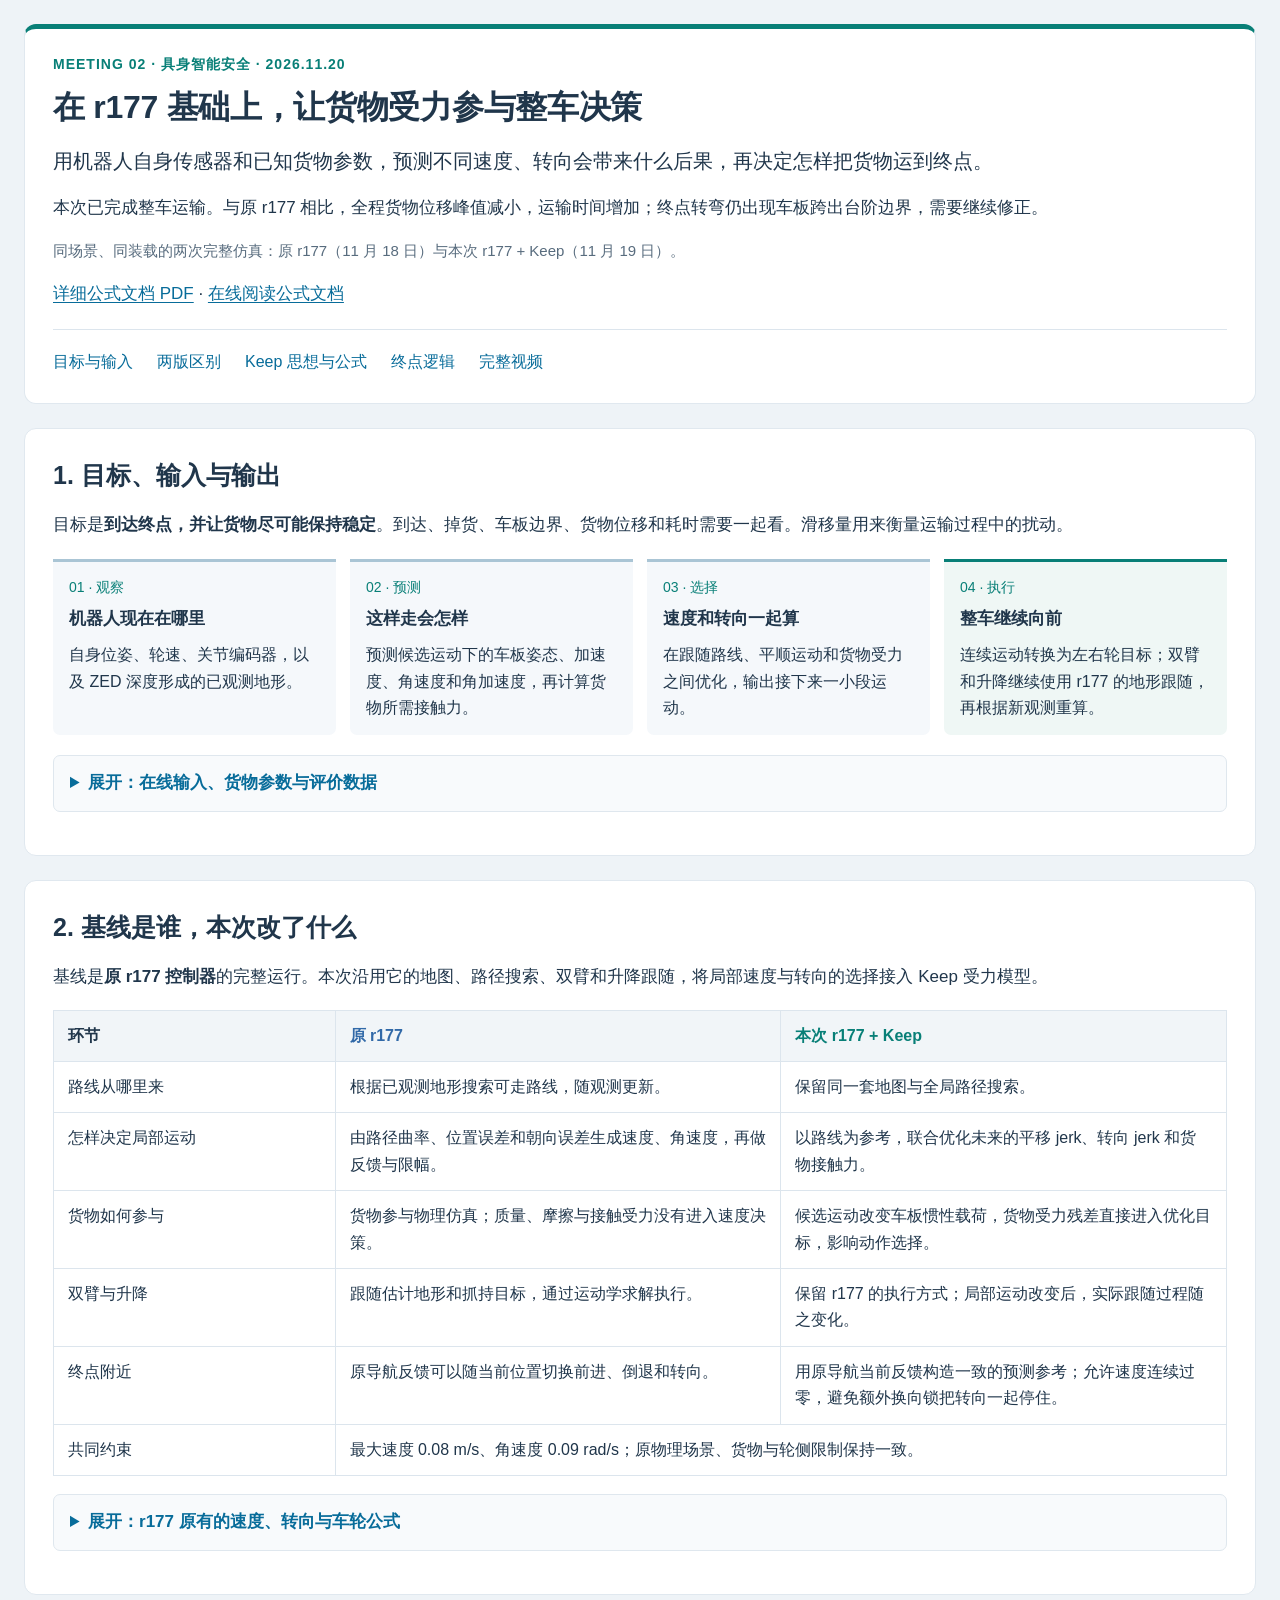
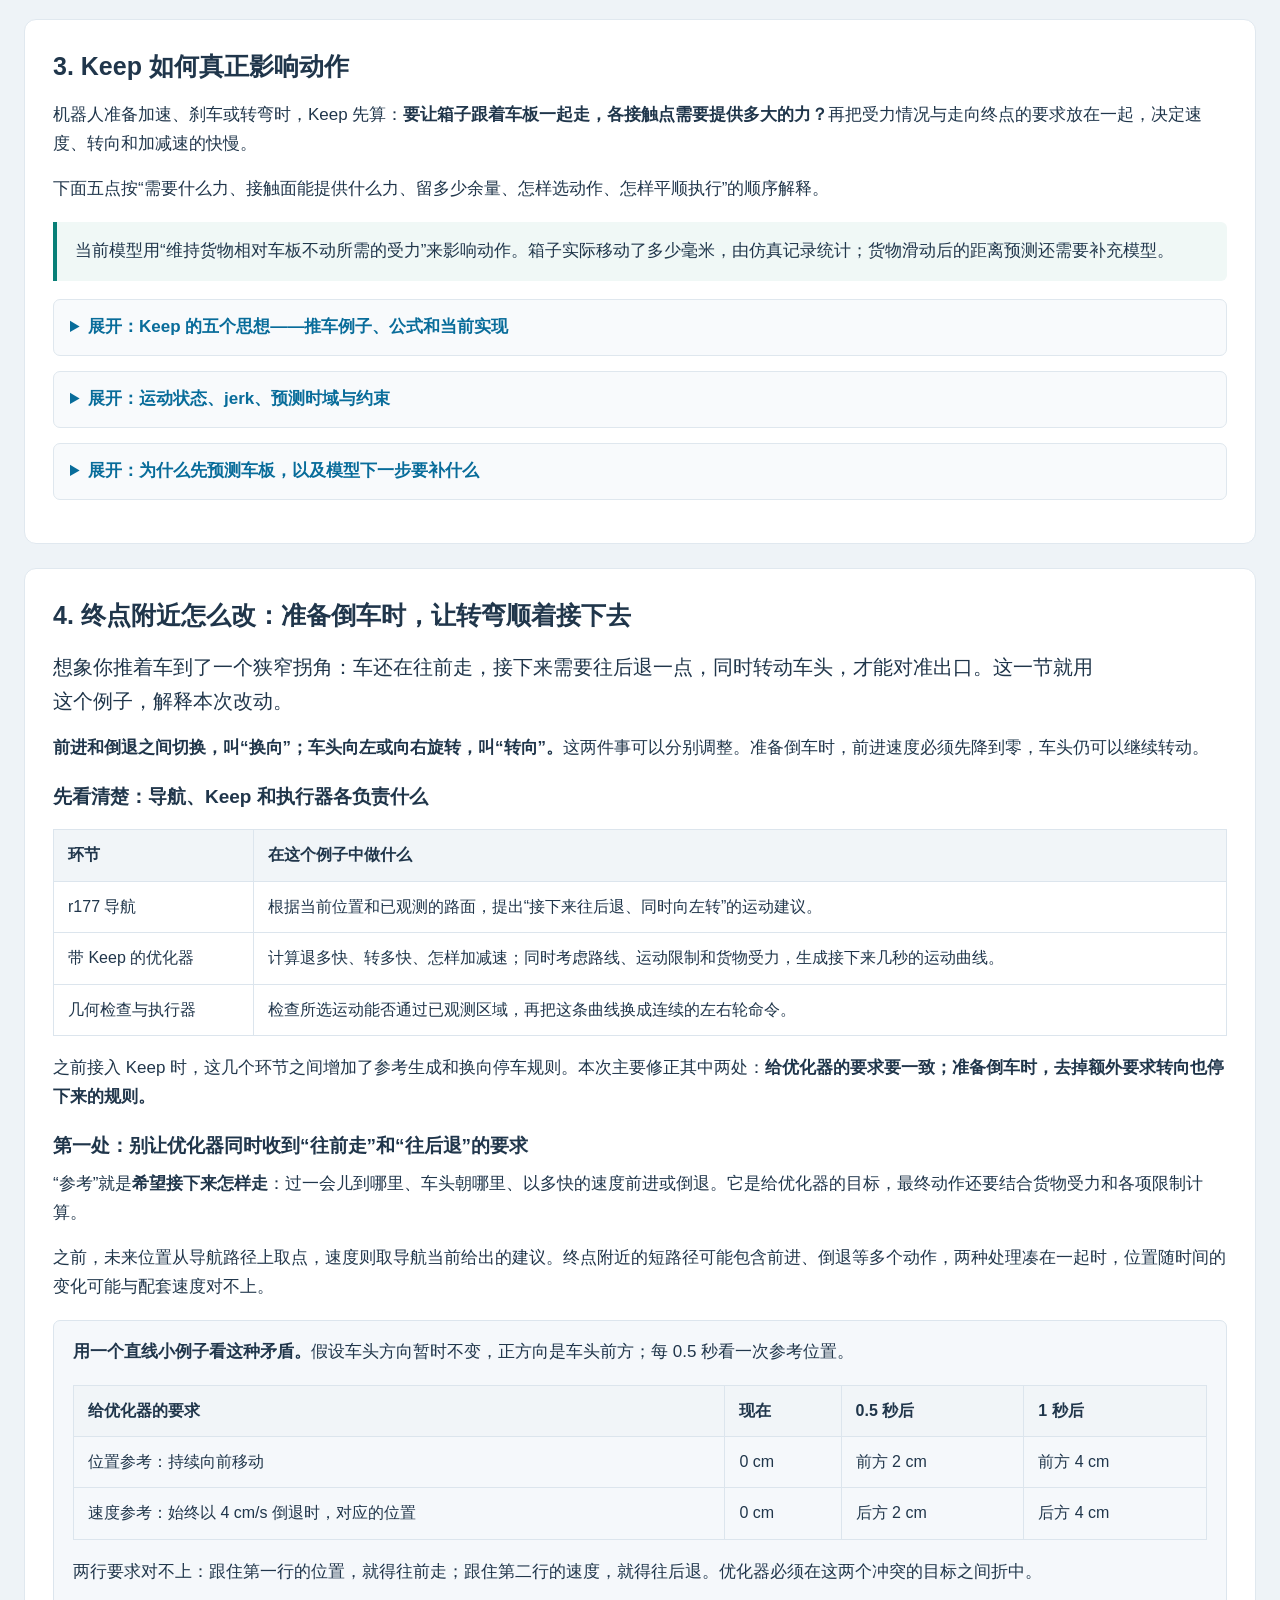
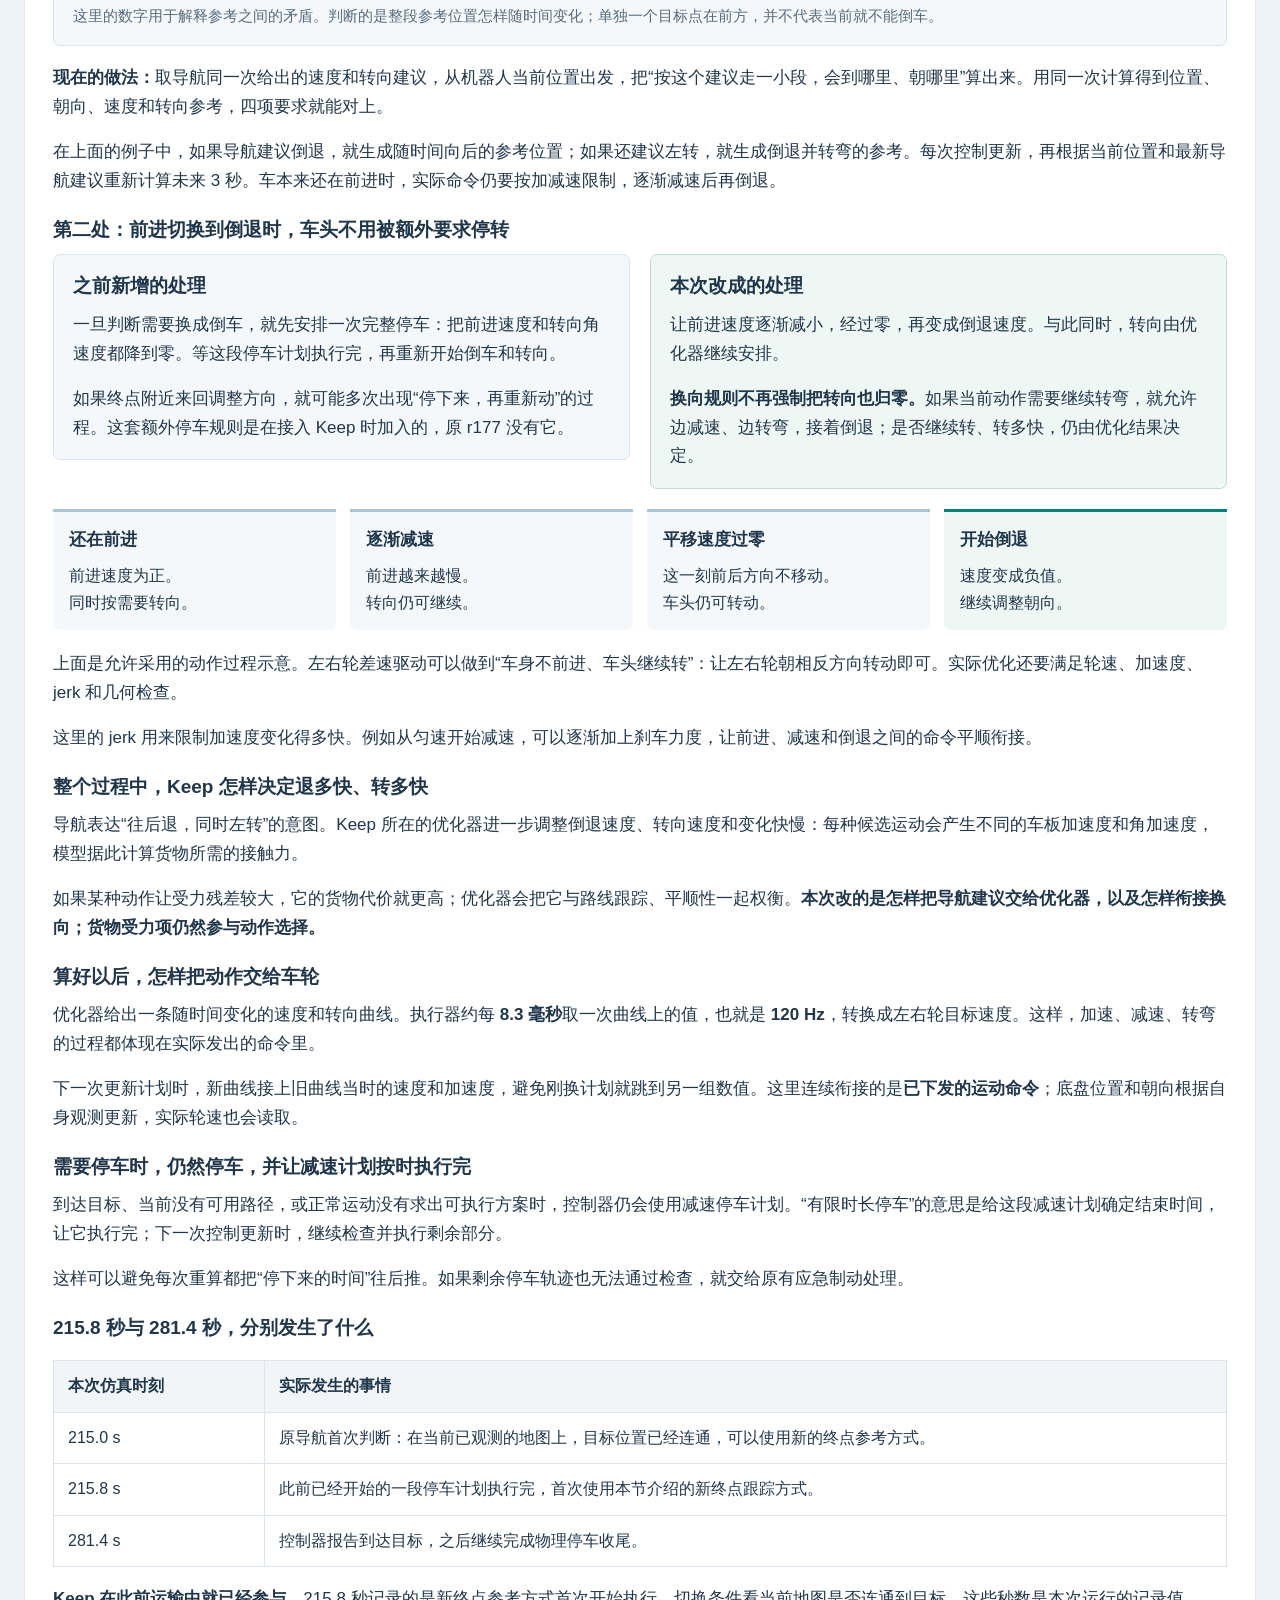
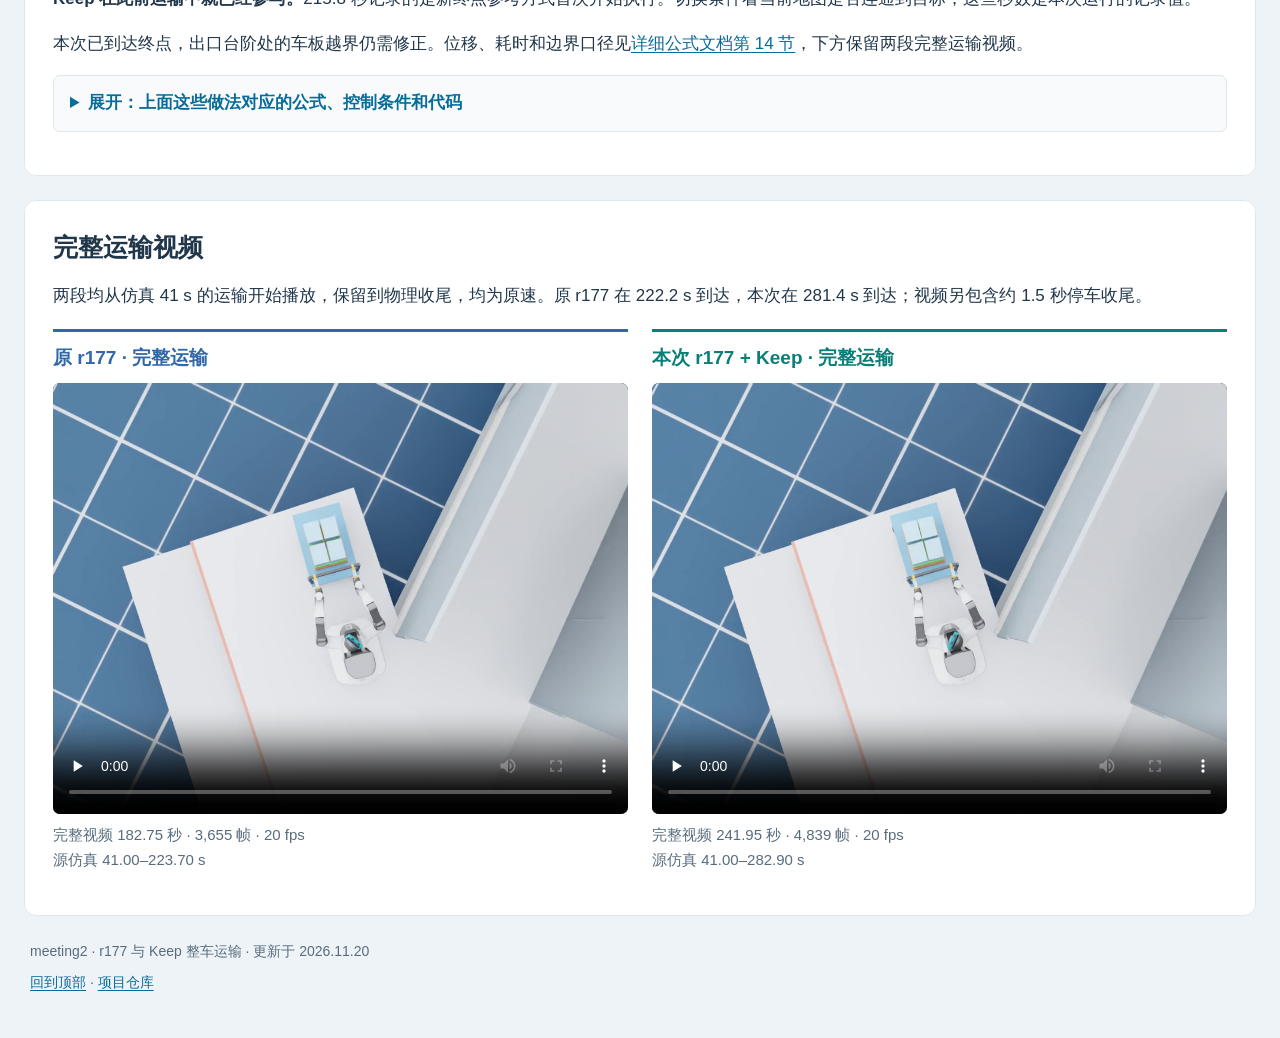
==== commit f9cd28d7: "Update meeting2 showcase and add expert model equations review" ====
--- a/index.html
+++ b/index.html
@@ -1,300 +1,255 @@
-<!doctype html>
-<html lang="zh-CN">
-<head>
-<meta charset="utf-8">
-<meta name="viewport" content="width=device-width,initial-scale=1">
-<title>r177、r180、r198：三种推车尝试</title>
-<meta name="description" content="r177 路径跟踪、r180 载荷物理预测、r198 MPAC 适配：原理、实际结果与不足。公式默认折叠。">
-<link rel="stylesheet" href="8fd09cc5dc_styles.css">
-</head>
-<body><section id="papers" style="max-width:1200px;margin:24px auto;padding:20px;background:#fff;border:1px solid #ddd"><h2>论文原文</h2><p><a href="MPAC_2506.18410v2.pdf">MPAC 原文 PDF</a> · <a href="https://arxiv.org/abs/2506.18410v2">作者与版本来源</a></p><p><a href="Keep_2305.17484v2.pdf">Keep It Upright 原文 PDF</a> · <a href="https://arxiv.org/abs/2305.17484v2">作者与版本来源</a></p><p>以下为 r177、r180、r198 三版本展示。工程适配不等于论文完整复现，完成运输不等于安全通过。</p></section>
-<h1>r177、r180、r198：三种推车尝试</h1>
-<p><strong>r177：先把车推到终点。r180：再试着预判颠簸。r198：让底盘、板车和双臂一起规划并跑完全程。</strong></p>
-<p>这三个版本都有本场景的全程记录，但解决的重点不同。r198 是后来跑通的 MPAC 启发适配版；它把整组运动规划接通了，货物滑移仍没有优于 r177。</p>
-<p class="muted">正文讲意思，公式、参数与源码放在折叠区，需要时再展开。这里只讲这三个归档版本。<a href="#r177">看 r177</a> · <a href="#r180">看 r180</a> · <a href="#r198">看 r198</a> · <a href="#results">看结果和视频</a> · <a href="#problems">看具体不足</a></p>
-
-<section id="difference">
-<h2>三个版本，各自解决什么</h2>
-<div class="table-wrap"><table class="version-table"><thead><tr><th>关心的问题</th><th>r177 · 路径跟踪</th><th>r180 · 载荷物理预测</th><th>r198 · MPAC 启发适配</th></tr></thead><tbody>
-<tr><td>怎么决定动作</td><td>在线找路，急弯降低参考速度，按偏差纠正</td><td>试算 25 组速度和转向，比较未来 1.5 秒的运动与受力</td><td>沿在线搜索出的整组路径，同时优化未来 5 秒的底盘、双臂与升降动作</td></tr>
-<tr><td>管不管推车</td><td>管。底盘推，双臂和升降随地形调整</td><td>沿用推车接口，换成物理预测选动作</td><td>管。底盘带动整组转弯，预测板车运动，同时保持双手与把手的关系</td></tr>
-<tr><td>货物如何参与</td><td>记录载荷，但没有用质量和重心选速度、转向</td><td>总质量、重心、惯量参与受力计算；预测时箱子不相对滑动</td><td>仿真中有自由堆叠货物，但没有把载荷受力和颠簸代价加入这版优化</td></tr>
-<tr><td>路线从哪里来</td><td>根据相机观测地图在线找路</td><td>沿用这部分，不读取 r177 的历史路线或速度</td><td>复用 r177 的搜索方法，在本轮观测地图上重新找路；不是回放 r177 路线</td></tr>
-<tr><td>实际结果</td><td>完成全程，仍有滑移</td><td>完成全程，但更慢、滑移更大</td><td>完成全程，仍有调整动作，滑移也较大</td></tr>
-<tr><td>能否预测哪箱散落</td><td>不能</td><td>不能；只预测整体运动与部分受力量</td><td>不能；重点是运动配合与几何避障</td></tr>
-</tbody></table></div>
-<p><strong>三版都实际在推有货的板车。</strong>区别在于有没有根据货物受力改变动作，以及有没有把底盘、双臂和升降放在同一段规划里。r198 不是把 r180 的所有物理功能继续叠加上去。</p>
-<p class="muted">版本更正：此前展示的 r189 是未完成的局部试验；这里已换成你记得的全程版本 r198。r189 原始记录仍保留在历史报告中。</p>
-</section>
-
-<section id="inputs">
-<h2>它们拿到什么，又发出什么</h2>
-<p><strong>提前知道：</strong>目的地、机器人与板车尺寸、把手位置、机械结构。r180 另外使用装载时的质量、重心、惯量和名义接触参数。</p>
-<p><strong>边走边获得：</strong>相机当前看见的地形深度、自身位置和速度、各关节的位置。通过这些信息估计板车与机器人现在的相对关系。</p>
-<p><strong>发出动作：</strong>r177、r180 先决定前后速度和转向，再由执行层配合双臂与升降。r198 则在同一段预测里，联合求出底盘速度、双臂关节目标和升降目标。</p>
-<details><summary>展开相机坐标变换、地形平面和板车姿态估计</summary><div class="detail-body"><h3>相机坐标转到统一坐标</h3><div class="equation"><div class="mathline">p<sub>W</sub> = R<sub>WC</sub>p<sub>C</sub> + t<sub>WC</sub></div><div class="eq-note">R、t 是相机的位置与朝向变换，p_C 是相机坐标下的点。</div></div><h3>坐标变换</h3><p>像素取中心位置 u=x+0.5、v=y+0.5；f<sub>x</sub>、f<sub>y</sub> 是焦距像素值，c<sub>x</sub>、c<sub>y</sub> 是主点。点云经相机到世界的刚体变换后用于栅格更新和局部地形拟合。</p><div class="equation"><div class="mathline">p<sub>C</sub> = <span class="matrix"><span>(u − c<sub>x</sub>)D/f<sub>x</sub></span><span>(v − c<sub>y</sub>)D/f<sub>y</sub></span><span>D</span></span></div><div class="mathline">z = ax + by + c ,　n = <span class="frac"><span class="num">[-a, −b, 1]<sup>T</sup></span><span class="den">√(a²+b²+1)</span></span></div></div>
-<h3>r177 / r180 的板车状态如何获得</h3><div class="equation"><div class="mathline">R̂<sub>C</sub> = R<sub>hand</sub>R<sub>grasp</sub><sup>T</sup></div><div class="mathline">p̂<sub>C</sub> = p<sub>hand</sub> − R̂<sub>C</sub>r<sub>grasp</sub></div><div class="eq-note">由关节编码器正运动学与固定夹持标定恢复板车姿态，再融合两只手的估计。</div></div>
-<p>以上是 r177 / r180 的估计近似，依赖把手与夹爪相对关系保持固定。r198 的规划另按“夹持点与圆管轴线”约束，见下方专节。发生相对转动或柔性变形时，估计可能偏移；它不是独立测量到的板车真值。自身里程计/IMU接口也未覆盖完整实机噪声。</p>
-<h3>相机为何会转</h3><p>两组运行都保留了头部扫描，相机固定在头部，随头部运动。头部扫描代码、相机配置和运行模块的对应哈希一致。不能把“相机本体固定”说成“整个视角固定”，也不能仅凭这两次运行推断扫描是滑移增大的主因。</p><div class="source-note"><b>对应归档依据：</b><br>点云与地图实现<br>观测地形输入<br>两版本相机与扫描核对</div></div></details>
-</section>
-
-<section id="r177">
-<h2>r177 是怎么把车推过去的</h2>
-<p><strong>先找能走的路。</strong>把已经看到的地面拼成局部地图，尝试不同的前进、后退和转弯动作，检查车体是否碰到障碍、轮下是否有支撑。</p>
-<p><strong>再沿着路走。</strong>看前面弯得急不急、还剩多远、自己偏了多少。急弯会主动降低参考速度，同时修正方向。</p>
-<p><strong>最后让机构配合。</strong>底盘按左右轮速度差转向；双臂与升降根据局部地形调整把手位置，使机器人继续推住板车。</p>
-<p>它已经具备“看到新地形后重新规划”的结构。不过，换成重载、偏载时，它不会因为计算到不同的载荷受力而自动选择另一种推法。</p>
-<details><summary>展开路径搜索、转弯减速和速度反馈公式</summary><div class="detail-body"><h3>基础速度和转向参考</h3><div class="equation"><div class="mathline">v<sub>ref</sub> = σ min(0.08, √[2·0.04·max(L−0.04,0)], 0.065/|κ|)</div><div class="mathline">ω<sub>ref</sub> = clip(v<sub>ref</sub>κ + 0.8e<sub>ψ</sub> + 0.8σe<sub>y</sub>, ±0.09)</div><div class="eq-note">σ 为前后方向；L 为剩余路径长度；κ 为路径曲率；e_ψ、e_y 分别为航向和横向偏差。κ=0 时省略曲率限速项。</div></div><h3>1. 平面状态与动作</h3><div class="equation"><div class="mathline">s<sub>B</sub> = [x<sub>B</sub>, y<sub>B</sub>, ψ<sub>B</sub>]<sup>T</sup>,　u = [v, ω]<sup>T</sup></div><div class="mathline">ṡ<sub>B</sub> = [v cos ψ<sub>B</sub>, v sin ψ<sub>B</sub>, ω]<sup>T</sup></div></div>
-<h3>2. 地图上的运动原语搜索</h3><p>每段前进或后退 0.16 m，分成 4 个样本；曲率候选为 −2、−1.25、−0.6、0、0.6、1.25、2 m⁻¹。搜索最多 3500 节点，启发项权重 1.35。它是有预算限制的在线搜索，不保证全局最优。</p><div class="equation"><div class="mathline">ΔJ<sub>path</sub> = 0.16c<sub>dir</sub> + 0.012|κ| + 0.012|κ−κ<sub>prev</sub>|</div><div class="eq-note">前进 c_dir=1，后退 c_dir=1.7；倾向减少后退、急转与曲率突变。</div></div>
-<h3>3. 路径跟踪与速度反馈</h3><p>取附近路径点和约 3 个样本后的目标点，由航向变化估计曲率。先计算这里的 v_ref、ω_ref，再使用自身实测速度反馈：</p><div class="equation"><div class="mathline">v<sub>des</sub> = clip[v<sub>ref</sub> + 0.5(v<sub>ref</sub>−v<sub>meas</sub>), ±0.08]</div><div class="mathline">ω<sub>des</sub> = clip[ω<sub>ref</sub> + 0.5(ω<sub>ref</sub>−ω<sub>meas</sub>), ±0.09]</div></div>
-<p>所以 0.065/|κ| 是基础参考速度的曲率约束，不应描述成每时刻实际速度都严格满足这个值。0.065 和 ±0.09 是该版本的工程设置；没有厂家额定值或能力标定来证明它们就是实际机器人极限。</p>
-<h3>4. 最终指令检查</h3><p>控制决策名义每 0.2 仿真秒一次，路径约每 2 秒重新规划。约束线加速度 0.04 m/s²、角加速度 0.08 rad/s²。r177 可尝试 1、0.75、0.5、0.25、0 倍动作，检查滞后/即时响应和制动轨迹；都未接受时请求制动。检查依赖地图与简化执行假设，不是安全证明。</p><div class="source-note"><b>对应归档依据：</b><br>r177 · controller.py<br>r177 · navigation.py<br>r177 · command_guard.py<br>r177 · config.json</div></div></details><details><summary>展开左右轮、双臂和升降的执行关系</summary><div class="detail-body"><h3>速度与转向转成左右轮速</h3><div class="equation"><div class="mathline">Ω<sub>L</sub> = (v − bω/2)/r</div><div class="mathline">Ω<sub>R</sub> = (v + bω/2)/r</div><div class="eq-note">本轮轮距 b=0.48 m；轮半径 r=0.0862 m；Ω 单位为 rad/s。</div></div><h3>差速执行</h3><p>左右轮公式来自底盘运动学。归档执行中轮速目标变化率限制为 2 rad/s²；实际接触、驱动力与机构约束仍由物理仿真产生，指令不能代替测量结果。</p>
-<h3>地形到把手目标</h3><p>在观测到的轮下点拟合局部平面 z=ax+by+c，得到地面法向。板车期望姿态由该法向与当前行进方向组合，再通过固定把手偏移转换为两只手的目标。</p><div class="equation"><div class="mathline">n = [−a, −b, 1]<sup>T</sup>/√(a²+b²+1)</div><div class="mathline">p<sub>Hᵢ</sub><sup>*</sup> = p<sub>C</sub><sup>*</sup> + R<sub>C</sub><sup>*</sup>r<sub>CHᵢ</sub></div><div class="mathline">q<sub>arm,i</sub><sup>*</sup> = IK(p<sub>Hᵢ</sub><sup>*</sup>, R<sub>Hᵢ</sub><sup>*</sup>; q<sub>lift</sub>)</div></div>
-<p>升降根据双手平均高度差与可达性修正；归档执行按 120 Hz 更新，目标滤波时间常数 0.25 s，升降限速约 0.03 m/s，手臂关节限速约 0.2 rad/s。</p>
-<h3>这里缺了什么</h3><p>没有在同一个优化问题中求解底盘牵引、脚轮朝向、手部接触力、夹持约束和关节力矩。几何上可达或规划上能转，不意味着实际闭链机构一定能产生对应运动。r180 继承了这套执行方式。</p><div class="source-note"><b>对应归档依据：</b><br>r177 执行源文件：轮速、双臂与升降</div></div></details>
-</section>
-
-<section id="r180">
-<h2>r180 加了什么物理模型</h2>
-<p>最主要的变化是：<strong>不再直接沿用原来的速度选择规则，而是先预测几种推法会产生什么运动，再做选择。</strong></p>
-<ol>
-<li><strong>把板车和货物合成一个整体。</strong>算出总质量、重心和转动惯量，用来表示它有多重、重量偏在哪里、被晃起来有多难。</li>
-<li><strong>分别看四个轮子下面的地形。</strong>某个轮子先遇到坡折，就给它不同的高度输入，而不是只看整车平均坡度。</li>
-<li><strong>沿着受力关系往后算。</strong>轮下高度变化会改变支撑力；支撑力的大小和作用位置，又会造成车体上下起伏、左右侧倾和前后俯仰。</li>
-<li><strong>比较候选动作。</strong>尝试 25 组速度与转向，预测未来 1.5 秒，综合看目标距离、动作变化、障碍余量、晃动和推力，再选择一个通过检查的动作。</li>
-</ol>
-<div class="mechanism"><svg class="diagram" viewbox="0 0 610 270" role="img" aria-label="单轮遇到地形变化，通过接触力和力矩造成车体上下运动与倾斜">
-<path d="M15 215H185L275 185H585" stroke="#718b9a" stroke-width="7" fill="none"></path><path d="M55 139L511 111" stroke="#142c3b" stroke-width="15"></path><rect x="205" y="53" width="148" height="62" rx="4" fill="#d5e4ec" stroke="#7e9ba9" stroke-width="2" transform="rotate(-4 280 84)"></rect>
-<circle cx="116" cy="190" r="24" fill="#fff" stroke="#142c3b" stroke-width="6"></circle><circle cx="458" cy="159" r="24" fill="#fff" stroke="#142c3b" stroke-width="6"></circle>
-<path d="M116 142L106 150L126 158L106 165L116 170M458 118L448 126L468 134L458 139" stroke="#246cae" stroke-width="3" fill="none"></path>
-<path d="M458 243V200L450 211M458 200L466 211" stroke="#be542d" stroke-width="4"></path><text x="476" y="239" font-size="24" fill="#be542d">支撑力</text>
-<circle cx="280" cy="85" r="6" fill="#be542d"></circle><path d="M280 85V158L272 146M280 158L288 146" stroke="#be542d" stroke-width="3"></path><text x="294" y="153" font-size="22" fill="#be542d">重力</text>
-<text x="35" y="43" font-size="22" fill="#246cae">板车的起伏与倾斜</text><text x="23" y="260" font-size="18" fill="#5d707a">局部侧视示意，非按比例；四轮在方程中分别计算</text></svg></div>
-<p><strong>这一点和我们要研究的“单轮颠簸、重量不均”是相关的。</strong>因为四个轮子接受不同的地形输入，重心位置也会影响它们如何分担支撑力。</p>
-<p class="note">但预测器假设货物和板车没有相对滑动。真实仿真里的货物仍是自由堆叠的，所以可能出现“模型认为整体还好，实际箱子已经滑了”。</p>
-<details><summary>展开模型状态、预测窗口和连接关系</summary><div class="detail-body"><h3>真正调用的实现</h3><p>在线调用的是 <b>action_selector.ActionSelector → batch_predictor.BatchModel.predict_many</b>。physical_model.py 提供参数与基础方程，但标量版本中的诊断标志，不能自动算作批量在线选择器正在执行的约束。</p>
-<h3>状态分层</h3><div class="equation"><div class="mathline">s = [x<sub>B</sub>, y<sub>B</sub>, ψ<sub>B</sub>, v, ω, q<sup>T</sup>, q̇<sup>T</sup>]<sup>T</sup></div><div class="eq-note">合起来是 11 个状态量；其中垂向、侧倾、俯仰是 3 个二阶动力学自由度。</div></div>
-<p>水平面运动采用有加速度限制的运动学；垂向与姿态采用等效接触动力学。不是一个完整 6 自由度刚体接触求解器，更不是每箱货物的多体系统。</p>
-<h3>连接关系</h3><p>r180 每次根据自身编码器估计当前机器人—板车平面偏移 d，而不是一直使用起始偏移。但一次 1.5 秒预测内将这个偏移冻结，并近似用底盘航向旋转车轮布局；没有额外的脚轮转向状态。</p>
-<h3>滚动重算</h3><p>所有候选从同一组当前估计 q、q̇ 出发，不分别重新初始化到静平衡。每次约 0.2 仿真秒重新选动作，只执行当前指令，再依据新观测重算。</p><div class="source-note"><b>对应归档依据：</b><br>r180 · controller.py<br>r180 · action_selector.py<br>r180 · batch_predictor.py<br>r180 · physical_model.py</div></div></details><details><summary>展开总质量、重心和惯量的计算</summary><div class="detail-body"><h3>总质量来源</h3><p>板车主体 6.5 kg + 四个 0.1 kg 轮叉 + 四个 0.2 kg 轮子 + 10 kg 货物 = 17.7 kg。货物参数来自场景配置，板车主体惯量有近似，部分把手体积未纳入。</p>
-<h3>质量、重心与惯量</h3><div class="equation"><div class="mathline">m = ∑<sub>j</sub>m<sub>j</sub>,　c = (1/m)∑<sub>j</sub>m<sub>j</sub>c<sub>j</sub></div><div class="mathline">d<sub>j</sub> = c<sub>j</sub> − c</div><div class="mathline">I<sub>C</sub> = ∑<sub>j</sub>[I<sub>j</sub> + m<sub>j</sub>(d<sub>j</sub><sup>T</sup>d<sub>j</sub>I<sub>3</sub> − d<sub>j</sub>d<sub>j</sub><sup>T</sup>)]</div></div>
-<p>本轮 c≈[−0.00113, 0, 0.20909] m；I 的对角项约 [0.47152, 0.75046, 0.82278] kg·m²。文件保留了非零 I<sub>xz</sub>≈0.05287 kg·m²，但实际垂向/侧倾/俯仰动力学采用对角质量矩阵，忽略完整转动耦合。</p>
-<h3>“偏载会影响受力”是什么机制</h3><div class="equation"><div class="mathline">X<sub>i</sub> = x<sub>i</sub> − c<sub>x</sub>,　Y<sub>i</sub> = y<sub>i</sub> − c<sub>y</sub></div><div class="mathline">静止无额外力矩时：∑N<sub>i</sub> = mg,　∑Y<sub>i</sub>N<sub>i</sub> = 0,　∑X<sub>i</sub>N<sub>i</sub> = 0</div></div>
-<p>重心变化会改变每个轮子的力臂，并改变满足力与力矩平衡所需的轮载。以上平衡式用于说明机制；实际预测继续使用下一个折叠区的弹性接触动态方程。</p>
-<div class="warning">当前参数是运行前写入的固定参数，并未实现“货物滑移后在线重新估计重心”。本轮没有验证多个偏载设置的预测正确性。</div><div class="source-note"><b>对应归档依据：</b><br>r180 · physical_parameters.json<br>r180 · physical_model.py</div></div></details><details><summary>展开四轮接触、推力、车体运动与积分过程</summary><div class="detail-body"><h3>1. 坐标与状态</h3><p>车体坐标为 x 向前、y 向左、z 向上；q=[z,φ,θ]ᵀ。z 是重心投影处的等效支撑面高度，而非某个货物质心的精确高度；俯仰 θ 正向为低头。采用小角度关系：</p><div class="equation"><div class="mathline">B<sub>i</sub> = [1, Y<sub>i</sub>, −X<sub>i</sub>],　z<sub>i</sub> = B<sub>i</sub>q</div><div class="mathline">M = diag(m, I<sub>x</sub>, I<sub>y</sub>)</div></div>
-<h3>2. 从观测地形提取每个轮子的输入</h3><div class="equation"><div class="mathline">p<sub>i</sub><sup>W</sup> = p<sub>B</sub> + R(ψ<sub>B</sub>)(d + s<sub>i</sub>)</div><div class="mathline">h<sub>i</sub> = H(p<sub>i</sub><sup>W</sup>),　δ<sub>i</sub> = h<sub>i</sub> − B<sub>i</sub>q</div><div class="mathline">δ̇<sub>i</sub> = ḣ<sub>i</sub> − B<sub>i</sub>q̇</div></div>
-<p>s_i 是轮子在板车平面坐标中的位置，d 是当前估计的底盘—板车偏移。H 在观测地图中插值；预测轮下未知或被阻挡时该候选不被当成有效支撑路径。</p>
-<h3>3. 单边弹簧阻尼支撑</h3><div class="equation"><div class="mathline">N<sub>i</sub> = max(0, k<sub>i</sub>δ<sub>i</sub> + d<sub>i</sub>δ̇<sub>i</sub>)　若 δ<sub>i</sub> ≥ 0；否则 N<sub>i</sub> = 0</div></div>
-<p>k_i 单位 N/m，d_i 单位 N·s/m。轮子可以卸载；支撑法向力不允许为负。本轮用四个相同的未标定等效接触，不是从轮胎与地面实测识别出的接触模型。</p>
-<h3>4. 由平面运动估计需要的推力</h3><div class="equation"><div class="mathline">r = d + [c<sub>x</sub>, c<sub>y</sub>]<sup>T</sup></div><div class="mathline">a<sub>∥</sub> = <span class="matrix"><span>v̇ − ω̇r<sub>y</sub> − ω²r<sub>x</sub></span><span>vω + ω̇r<sub>x</sub> − ω²r<sub>y</sub></span></span></div><div class="mathline">g<sub>∥</sub> = [g sin θ, −g sin φ]<sup>T</sup></div><div class="mathline">F = m(a<sub>∥</sub> − g<sub>∥</sub>) + [c<sub>rr</sub>mg tanh(v/0.005), 0]<sup>T</sup></div></div>
-<p>包含加速、转弯向心与重力切向分量；本轮 c_rr=0，滚阻并未被识别。预测推力只是计算量，不是实际手部力传感器读数。</p>
-<h3>5. 受力方程与数值推进</h3><div class="equation"><div class="mathline">M q̈ = B<sup>T</sup>N + [−mg, −ℓF<sub>y</sub>, ℓF<sub>x</sub>]<sup>T</sup></div><div class="mathline">ℓ = h<sub>push</sub> − c<sub>z</sub></div><div class="mathline">q̇<sub>k+1</sub> = q̇<sub>k</sub> + Δt q̈<sub>k</sub></div><div class="mathline">q<sub>k+1</sub> = q<sub>k</sub> + Δt q̇<sub>k+1</sub></div></div>
-<p>采用半隐式积分，步长不大于 0.002 s，并根据等效刚度/阻尼的特征频率继续限制。水平运动按加速度限幅与中点近似推进。q̇ 从连续姿态估计差分并滤波得到；所有候选从同一当前状态出发。</p>
-<div class="warning">这些是降阶近似方程，省略了完整惯性耦合、脚轮转向动力学、真实夹持柔性与箱体接触。不能把该模型的峰值加速度直接当作仿真实际冲击测量。</div><div class="source-note"><b>对应归档依据：</b><br>r180 · batch_predictor.py<br>r180 · physical_model.py<br>r180 · observed_input.py<br>r180 · action_selector.py</div></div></details><details><summary>展开候选动作与完整评分公式</summary><div class="detail-body"><h3>具体候选集合</h3><div class="equation"><div class="mathline">v ∈ {−0.08, −0.04, 0, 0.04, 0.08} m/s</div><div class="mathline">ω ∈ {−0.09, −0.045, 0, 0.045, 0.09} rad/s</div><div class="eq-note">两组组合成 25 个候选；每组保持目标动作预测 1.5 秒，约每 0.2 仿真秒重新计算。</div></div><h3>完整选择问题</h3><div class="equation"><div class="mathline">u<sup>*</sup> = arg min<sub>u∈U, checks(u)=pass</sub> J(u)</div><div class="mathline">J(u) = J<sub>track</sub> + J<sub>change</sub> + J<sub>space</sub> + 100J<sub>phys</sub></div></div>
-<p>U 为这里 25 组恒定目标动作。它属于枚举候选的滚动预测控制原型，并非对整段时变控制序列做连续最优求解，也没有复现完整 Keep 或 MPAC 论文算法。</p>
-<h3>目标跟踪与指令变化代价</h3><div class="equation"><div class="mathline">J<sub>track</sub> = (‖p(H)−p<sub>target</sub>‖/0.1)²</div><div class="mathline"><span style="padding-left:105px">+ 0.1(wrap[ψ(H)−ψ<sub>target</sub>]/0.15)²</span></div><div class="mathline">J<sub>change</sub> = 0.01((v<sub>c</sub>−v<sub>meas</sub>)/0.08)²</div><div class="mathline"><span style="padding-left:120px">+ 0.01((ω<sub>c</sub>−ω<sub>meas</sub>)/0.09)²</span></div></div>
-<p>目标取当前路径索引之后第 3 个样本，通常约 0.12 m 前视；变化项相对于当前实测速度，而不是过去 baseline 的速度。目标距离、候选速度、预测时间的配合直接影响排名。</p>
-<h3>空间余量偏好</h3><div class="equation"><div class="mathline">J<sub>space</sub> = mean<sub>k≥1</sub>[(σ/(σ+r<sub>k</sub>))²] − (σ/(σ+r<sub>cap</sub>))²</div><div class="mathline">σ = 0.04 m,　r<sub>cap</sub> = 3σ = 0.12 m</div></div>
-<p>r_k 是依据观测障碍、当前车体包络与栅格余量计算并截断的剩余距离。当前共同起点不参与平均；偏好未来留出空间。这是采样的软偏好，不等于连续碰撞或运输安全证明。</p>
-<h3>物理代价与接受条件</h3><div class="equation"><div class="mathline">J<sub>phys</sub> = (1/H)∫<sub>0</sub><sup>H</sup>[(z̈/g)² + φ̇² + θ̇² + 0.05(‖F‖/(mg))²]dt</div></div>
-<p>这里惩罚的是倾斜<b>变化率</b>而非倾角本身；没有直接加入摩擦利用率、轮子卸载、货物相对位移、持续前进或反复换向的代价。这些分量的量纲/尺度依赖人为权重，不能将分数称为能量或概率。</p>
-<p>在线按分数排序，先做扫掠检查，再核对经变化率限制后即将发出的指令与制动情况。r180 不允许通过缩放被选动作来悄悄替换预测；没有候选通过时请求零目标/制动，但这也不证明实际系统一定安全停住。</p><div class="source-note"><b>对应归档依据：</b><br>r180 · action_selector.py<br>r180 · clearance_cost.py<br>r180 · batch_predictor.py<br>r180 · command_guard.py</div></div></details><details><summary>展开参数数值、来源和摩擦风险的计算</summary><div class="detail-body"><h3>接触不确定性</h3><p>参数文件另列 k∈[5000,20000] N/m、d∈[50,200] N·s/m 的敏感性范围，但这些只是建模假设，不是实测置信区间，也没有在本次在线决策中做区间鲁棒计算。</p>
-<h3>摩擦诊断的计算</h3><div class="equation"><div class="mathline">ρ = <span class="frac"><span class="num">‖a<sub>∥</sub>−g<sub>∥</sub>‖</span><span class="den">μ max(g+z̈, ε)</span></span></div><div class="eq-note">可粗略理解为切向需求 / 名义摩擦能力；不是逐箱接触求解，也不是标定后的失稳概率。</div></div>
-<p>批量预测器记录 ρ 的峰值、最小轮载与倾角峰值，但 action_selector 中的有效性筛选主要来自已知支撑、路径几何与最终指令检查。标量 Model.predict 中存在 model_limit_exceeded，不等于在线 BatchModel 已按它拒绝动作。</p>
-<div class="warning"><b>额外发现的参数来源问题：</b>归档参数文字把 0.655 写成 0.45 与 0.76 的算术平均，但该平均实际是 0.605。因此不能把 0.655 介绍成已核实的接触混合结果。此展示仅如实披露归档值与来源不一致，没有更改原运行文件。</div>
-<h3>实际含义</h3><p>错误或未标定的 μ 会影响诊断解释；因为这个摩擦比没有进入本轮评分或硬约束，不能直接据此解释 r180 的动作退化。k、d 和权重则直接参与预测与排序，可能改变实际选择；具体影响仍需独立验证。</p><div class="source-note"><b>对应归档依据：</b><br>r180 · physical_parameters.json<br>r180 · batch_predictor.py<br>r180 · action_selector.py<br>r180 · physical_model.py</div></div></details>
-</section>
-
-
-<section id="r198">
-<h2>r198：让底盘带着整组走，双臂和升降一起配合</h2>
-<p><strong>这是后来实际跑完全程的适配版本。</strong>它不再像早期 r189 那样先让板车独立领行，而是从底盘可执行的前进、后退和整组转弯出发，再计算板车与双手该怎样一起移动。</p>
-<ol><li><strong>先按整组尺寸找路。</strong>复用 r177 的在线搜索方法，把机器人与板车的轮廓、轮下支撑一起考虑；路线根据本轮相机观测重新计算。</li>
-<li><strong>预测底盘带动板车的运动。</strong>转弯时允许自由脚轮板车出现横向速度，避免把本来能随整组转过去的动作排除掉。</li>
-<li><strong>同时优化底盘、双臂和升降。</strong>看未来 5 秒，在跟随路径时保持双手能握住把手、关节可达、与观测障碍有距离，并留出停车动作。</li>
-<li><strong>让一段动作真正执行下去。</strong>按实际进展推进在线路径，换向先停，不再周期性把尚未走完的调整段随意替换；新观测仍持续进入检查。</li></ol>
-<details id="r198-motion"><summary>展开：底盘怎样带动板车，为什么允许板车横向运动</summary><div class="detail-body">
-<h3>1. 使用当前两车的相对位置</h3>
-<p>0 表示底盘，C 表示板车；p 为平面位置，θ 为平面朝向。r 是从底盘中心指向板车中心的向量，由当前自身位姿、编码器与把手关系估计。下面是当前实际运行的 base_led 方程，不是 r189 的板车领行方程。</p>
-<div class="equation"><div class="mathline">h(α)=[cos α,sin α]<sup>T</sup>,　r = p<sub>C</sub>−p<sub>0</sub></div><div class="mathline">r = r<sub>F</sub>h(θ<sub>0</sub>) + ℓh(φ) + r<sub>L</sub>h(θ<sub>C</sub>)</div><div class="mathline">θ<sub>1</sub>=φ−θ<sub>0</sub>,　θ<sub>2</sub>=θ<sub>C</sub>−φ,　θ<sub>0</sub>=θ<sub>C</sub>−θ<sub>1</sub>−θ<sub>2</sub></div><div class="eq-note">共享代码用虚拟连接线分解几何：r_F=0.20 m 是设计偏移，r_L=0.32 m 是把手偏移，ℓ 按当前几何更新。这里没有给机器安装实体连接杆。</div></div>
-<h3>2. 同一整组的平面运动</h3>
-<p>一次预测内保持当前平面相对角，底盘前进带着板车前进，底盘转动让板车绕底盘中心移动。这是刚体速度传递的运动学近似：</p>
-<div class="equation"><div class="mathline">u=[v<sub>0</sub>,ω<sub>0</sub>]<sup>T</sup>,　ṗ<sub>0</sub>=v<sub>0</sub>h(θ<sub>0</sub>)</div><div class="mathline">ṗ<sub>C</sub>=ṗ<sub>0</sub>+ω<sub>0</sub>[−r<sub>y</sub>,r<sub>x</sub>]<sup>T</sup></div><div class="mathline">θ̇<sub>C</sub>=ω<sub>0</sub>,　θ̇<sub>1</sub>=0,　θ̇<sub>2</sub>=0</div><div class="eq-note">第二项就是转动造成的横向速度。板车有自由脚轮，因此不再强迫它的中心速度只能朝板车正前方。</div></div>
-<h3>3. 写成用于优化的状态方程</h3>
-<div class="equation"><div class="mathline">x=[x<sub>C</sub>,y<sub>C</sub>,θ<sub>C</sub>,θ<sub>1</sub>,θ<sub>2</sub>]<sup>T</sup></div><div class="mathline">ẋ=[v<sub>0</sub>cos θ<sub>0</sub>−ω<sub>0</sub>r<sub>y</sub>, v<sub>0</sub>sin θ<sub>0</sub>+ω<sub>0</sub>r<sub>x</sub>, ω<sub>0</sub>,0,0]<sup>T</sup></div><div class="mathline">x<sub>k+1</sub>=RK4(x<sub>k</sub>,u<sub>k</sub>,Δt)</div><div class="mathline">v<sub>C,∥</sub>=h(θ<sub>C</sub>)<sup>T</sup>ṗ<sub>C</sub>,　v<sub>C,⊥</sub>=[−sin θ<sub>C</sub>,cos θ<sub>C</sub>]ṗ<sub>C</sub></div><div class="eq-note">RK4 将速度方程积分为未来状态。侧向速度 v_C,⊥ 可以非零；这不等于已模拟脚轮如何转向或轮胎如何受力。</div></div>
-<h3>这里的近似要说清楚</h3>
-<p>双臂与升降确实进入同一个优化，但它们主要配合地形和把手姿态，不是让板车与底盘在这段预测里任意改变平面相对角。下一次观测会重新估计相对关系。模型没有完整计算脚轮转向阻力、轮地牵引、夹持柔性和货物惯性反馈。</p>
-<p>归档里仍保留 LF 等其他分支，不能把“文件里有该公式”当成 r198 正在用它。当前前端生成 base_led 路径，实际优化按该模式运行。</p>
-<div class="source-note">base_led 运动方程与模式分支 · 本轮整组路径生成 · 同一方程的执行插值与地形检查</div>
-</div></details><details id="r198-mpc"><summary>展开：未来 5 秒具体优化什么，有哪些约束</summary><div class="detail-body">
-<h3>1. 同时求整段动作</h3>
-<p>25 个时间步，每步 0.2 s。优化量包括状态 x、底盘速度 u、12 个双臂关节位置 q，以及升降高度 l。板车运动由底盘带动整组的关系算出；本轮 base_led 模式中两项平面相对角保持当前值，不能把它们说成自由变化的关节决策。它与 r180 的区别是：这里优化一段可变化的动作序列，不是只枚举 25 个恒定目标动作。</p>
-<div class="equation"><div class="mathline">min<sub>X,U,Q,L</sub> J = ∑<sub>k=0</sub><sup>N−1</sup>[e<sub>k</sub><sup>T</sup>W e<sub>k</sub> + 0.1‖c<sub>k</sub>‖² + J<sub>arm,k</sub>] + e<sub>N</sub><sup>T</sup>W e<sub>N</sub></div>
-<div class="mathline">e<sub>k</sub> = x<sub>k</sub> − x<sub>ref,k</sub>,　c<sub>k</sub> = [v<sub>C,∥</sub>, ω<sub>C</sub>, v<sub>0</sub>, ω<sub>0</sub>]<sup>T</sup></div>
-<div class="mathline">W = diag(2, 2, 0.5, 0.1, 0.1),　N=25,　Δt=0.2 s</div>
-<div class="eq-note">第一项希望跟住在线搜索出的参考路径；第二项偏好较小速度。板车航向误差作角度环绕处理。权重是该实现的设置，不是已经标定的风险概率。</div></div>
-<div class="equation"><div class="mathline">J<sub>arm,k</sub> = 10<sup>−5</sup>‖q<sub>k+1</sub>−q<sub>k</sub>‖² + 0.001‖q<sub>k</sub>−q<sub>neutral</sub>‖²</div>
-<div class="mathline">　+ 0.01 ∑<sub>左右手</sub>[3 − tr((R<sub>H</sub><sup>*</sup>)<sup>T</sup>R<sub>H</sub>(q<sub>k</sub>,l<sub>k</sub>))]</div>
-<div class="eq-note">分别偏好关节变化较小、靠近舒适姿态，以及手腕朝向接近标定姿态。最后一项是软偏好，不是把手腕焊死在圆管上。</div></div>
-<p>v_C,∥ 是板车速度在自身朝向上的分量；转弯时它也可以有侧向分量。这个目标函数没有货物质量、重心、轮下冲击或滑移代价。它在优化“怎样配合着走”，没有优化 r180 那种载荷动态响应。</p>
-<h3>2. 运动与执行约束</h3>
-<div class="equation"><div class="mathline">x<sub>k+1</sub> = RK4(x<sub>k</sub>,u<sub>k</sub>,Δt),　(x<sub>0</sub>,q<sub>0</sub>,l<sub>0</sub>) = 当前估计</div>
-<div class="mathline">‖ṗ<sub>C</sub>‖, |v<sub>0</sub>| ≤ 0.08 m/s,　|ω<sub>C</sub>|, |ω<sub>0</sub>| ≤ 0.09 rad/s</div>
-<div class="mathline">|Δv| ≤ 0.04Δt,　|Δω| ≤ 0.08Δt</div>
-<div class="mathline">|θ<sub>1</sub>| ≤ 0.5,　|θ<sub>2</sub>| ≤ 0.7,　|θ<sub>1</sub>+θ<sub>2</sub>| ≤ 29.9°</div>
-<div class="mathline">q<sub>min</sub> ≤ q<sub>k</sub> ≤ q<sub>max</sub>,　|Δq| ≤ 0.20Δt,　|Δl| ≤ 0.03Δt</div>
-<div class="mathline">u<sub>N−1</sub>=0,　q<sub>N</sub>=q<sub>N−1</sub>,　l<sub>N</sub>=l<sub>N−1</sub></div>
-<div class="eq-note">角速度单位 rad/s，关节角 rad，升降 m。初始物理关节范围与未来命令余量分别处理；底盘也检查每段首末速度的连续性。预测末端要求停住，防止只规划“前面能走”，却不留停止空间。</div></div>
-<p>上面的速度变化约束按代码作用于底盘与板车纵向速度分量等命令量，不是完整三维加速度界。还要求当前路径段的前后方向一致，换向先制动。这些速度上限、角度范围和余量都是归档实现的控制设置。特别是 0.09 rad/s，并没有被证明是厂家规定的最大转速。这里披露旧版本实际设置，不把它当成物理定律。</p>
-<h3>3. 跟着地形更新并复核</h3>
-<p>先从当前观测地图分别估计底盘、板车将经过的高度与倾斜，再求联合轨迹，并迭代更新地形上下文。解出后还要检查插值过程中的夹持关系、各部件扫过的空间和轮下支撑。不能只凭优化器返回成功就执行。</p>
-<p>参考推进速度按 1、0.5、0.25、0 的比例尝试；每次重新求整套配合动作，不是单独把底盘变慢而让手臂照旧走。参考段按自身实际进展推进；保留尚未执行完的换向段，必要时再重新找路。每次新观测仍进入优化与最终检查，不是把一条旧路径盲目执行到底。</p>
-<div class="source-note">实际优化目标与约束 · 地形迭代、重新求解与执行 · 在线路径搜索</div>
-</div></details><details><summary>展开：避障约束、执行误差余量与连续运动检查</summary><div class="detail-body">
-<h3>把观测障碍放进优化</h3>
-<p>用当前机器人与板车的平面轮廓，计算它们到观测障碍点的有符号距离。每个预测步、每个车体选择参考附近的 6 个障碍点；这是一种轮廓适配，不是原论文形状与控制器的逐项复现。</p>
-<div class="equation"><div class="mathline">h<sub>k</sub>=d<sub>signed</sub>(障碍点,车体轮廓<sub>k</sub>)−m</div><div class="mathline">h<sub>k+1</sub>≥0,　h<sub>k+1</sub>≥0.1h<sub>k</sub></div><div class="eq-note">第一条保留距离余量；第二条限制一步内余量下降的程度。这是离散几何屏障约束（CBF），不是货物安全概率。</div></div>
-<h3>把自己刚才没跟准的误差也留出空间</h3>
-<div class="equation"><div class="mathline">ε<sub>k</sub>=max<sub>i≤k,部件b,顶点j</sub>‖a<sub>b,j</sub><sup>obs</sup>(t<sub>i</sub>)−â<sub>b,j</sub>(t<sub>i</sub>|t<sub>i−1</sub>)‖+10<sup>−5</sup> m</div><div class="mathline">m=0.04 m+栅格分辨率/√2+ε<sub>k</sub></div><div class="eq-note">只用本轮之前的一步预测与下一次自身观测，不用旧基线轨迹或未来真值。记录最大误差约 11.152 mm，新增规划余量约 11.162 mm。</div></div>
-<p>这是历史最大误差的经验余量，不保证下一步不会更大。它用于搜索与 MPC；最终完整几何检查仍用原有基础余量、栅格覆盖与各部件运动余量。</p>
-<h3>节点没碰，不代表中间没碰</h3>
-<p>优化之后，按每个物理部件检查整段运动扫过的空间，并核对地形与抓握。若粗时间区间的包围范围与障碍接近，继续细分；发现真实采样姿态侵入余量则拒绝，预算内仍分不清也拒绝。</p>
-<p>r198 修的是此前“粗区间余量相交就过早认定不能走”的问题，保留原距离要求。一次跑通不等于对所有连续轨迹或实机误差的安全证明。</p>
-<div class="source-note">障碍距离与 CBF · 自身一步几何误差 · 连续扫掠复核</div>
-</div></details><details><summary>展开：双手如何保持抓握，以及怎样从局部尝试走到全程</summary><div class="detail-body">
-<h3>夹持点对齐，圆管轴线对齐</h3>
-<p>由关节正运动学算手的位置和朝向，由板车姿态算把手的位置和轴线。约束两者接触点接近、轴线对齐；允许绕圆管轴线转动，不是完整三轴姿态锁死。</p>
-<div class="equation"><div class="mathline">e<sub>p</sub> = p<sub>H</sub> + R<sub>H</sub>r<sub>hand</sub> − (p<sub>C</sub> + R<sub>C</sub>r<sub>grasp</sub>)</div>
-<div class="mathline">α = acos((R<sub>H</sub>e<sub>z</sub>)<sup>T</sup>(R<sub>C</sub>e<sub>x</sub>))</div>
-<div class="mathline">未来优化节点：‖e<sub>p</sub>‖ ≤ 0.001 m,　α ≤ 0.01 rad</div>
-<div class="eq-note">r_hand、r_grasp 是各自坐标系中的标定接触点。当前测量不是可任意修改的优化量，因此初始残差另行处理。</div></div>
-<p>最终插值检查使用 3 mm / 0.02 rad 的接受条件；若初始实测残差已偏大，要求在首个 0.2 s 内减小到该范围。还检查已观测地面支撑与 4 cm 障碍余量。这些是程序检查容差，不是夹爪承载能力或运输安全认证。</p>
-<h3>从预测关节位置到电机目标</h3>
-<div class="equation"><div class="mathline">Δq<sub>0</sub> = q<sub>cmd,当前</sub> − q<sub>meas,当前</sub></div><div class="mathline">q<sub>cmd,k</sub> = q<sub>pred,k</sub> + Δq<sub>0</sub></div><div class="eq-note">升降同样处理。保留当前自身命令与测量的偏差，避免重新规划时把电机目标突然拉回实测位置。</div></div>
-<p>这只是短时伺服偏差近似，不是 GOB。GOB 要估计执行中的外力/扰动并补偿；r198 没有这一模块。底层仍由原有电机控制跟踪目标，没有统一求解轮地牵引、脚轮转向、双手受力与关节力矩。</p>
-<h3>这一系列怎样从局部尝试走到全程</h3>
-<p>r198 沿用了后续版本恢复的底盘带动整组运动、三维板车轮廓投影、保留在线动作段，以及自身跟踪误差余量。相比直接前一版 r197，r198 只修连续扫掠检查的时间细分：粗区间余量擦到障碍时，继续细分核实，不再仅因固定采样下限而提前拒绝。</p>
-<p>若实际采样姿态侵入原有余量，仍拒绝；若计算预算耗尽还不能确认，也拒绝。不是降低 4 cm 几何余量或允许穿墙。这个修正后的单次全程结果已确认；不能把整个系列与 r177 的差异只归因于最后这一项。</p>
-<div class="source-note">夹持与双臂模型 · 逐部件运动与自适应扫掠检查 · 在线动作段与执行接口</div>
-</div></details>
-</section>
-
-<section id="results">
-<h2>实际结果：三版都跑通，平稳程度不同</h2>
-<h3>本场景单次全程记录</h3>
-<p>三版均使用本场景、居中 10 kg 自由堆叠货物，记录了全程完成。下面并列实际结果：<strong>r198 跑通了，但货物滑移和倾角仍比 r177 大。</strong>各版改变了多项算法，表格不是单因素因果试验，也不是统计成功率。</p>
-<div class="table-wrap"><table class="version-table"><thead><tr><th>观测项</th><th>r177</th><th>r180</th><th>r198</th></tr></thead><tbody>
-<tr><td>任务全程</td><td>完成</td><td>完成</td><td>完成</td></tr>
-<tr><td>总仿真时间</td><td>223.7 秒</td><td>303.7 秒</td><td>288.5 秒</td></tr>
-<tr><td>全箱最大水平滑移</td><td>15.0 毫米</td><td>51.9 毫米</td><td>64.1 毫米</td></tr>
-<tr><td>最大相对倾角</td><td>1.67°</td><td>4.21°</td><td>5.25°</td></tr>
-<tr><td>货物掉落 / 超板</td><td>未记录</td><td>未记录</td><td>未记录</td></tr>
-</tbody></table></div>
-<p>下面保留 r177 与 r180 的直观对照，单独看<strong>同一个第 9 箱</strong>：把各自起点对齐，比较结束时相对载板移动了多少。它在 r177 中移动 6.6 毫米，在 r180 中移动 51.9 毫米。这个“同一箱终态”与上表的“全箱全过程最大值”不是一个口径。</p>
-<a href="35ee70164c_same_box_focus.png" target="_blank"><img src="35ee70164c_same_box_focus.png" alt="同一第9箱的同尺度比较：r177结束滑移6.6毫米，r180结束滑移51.9毫米"></a>
-<p class="muted">虚线是 17 秒时的起始位置，实色是各自结束位置。箱角按归档坐标重建，已经排除相机和板车整体移动；不是靠视频像素估算毫米数。点击图片可单独打开。</p>
-<p>“到了终点”不等于安全通过。r180 的板车角点还曾越出高平台边界约 20.5 厘米，外侧有较低地面，不能说成悬空了 20.5 厘米。这两次也不是多次统计试验，不能据此给出成功率。</p>
-<details><summary>展开比较口径、边界问题和原始指标</summary><div class="detail-body"><h3>比较口径</h3><p>两次保持相同场景、10 kg 居中载荷、自由堆叠、摩擦和相机扫描配置；r180 改变了动作选择、偏移刷新、空间偏好与部分指令检查。因此整体结果可以比较，但不能把差异全部归因于一个物理代价项。</p>
-<table class="data-table dense"><thead><tr><th>记录项</th><th>r177</th><th>r180</th></tr></thead><tbody>
-<tr><td>总仿真时间</td><td>223.708 s</td><td>303.700 s</td></tr><tr><td>从 17 s 起算的运输时段</td><td>206.708 s</td><td>286.700 s</td></tr><tr><td>全箱最大水平滑移</td><td>15.042 mm</td><td>51.885 mm</td></tr><tr><td>货物最大相对倾角</td><td>1.673°</td><td>4.205°</td></tr><tr><td>底盘累计后退路程估计</td><td>1.111 m</td><td>2.833 m</td></tr><tr><td>掉货 / 货物超板</td><td>未记录</td><td>未记录</td></tr><tr><td>持续脱手 / 机构报警</td><td>未记录</td><td>未记录</td></tr></tbody></table>
-<h3>不应遗漏的边界问题</h3><p>r180 的板车角点曾越出高平台边界约 205.3 mm。外侧存在较低地面，不能说成“悬空 20.5 cm”。r177 旧边界评估没有记录越界，但 matched_pose_count=0，不能拿它作已充分验证的零边界风险证据。</p>
-<p>r180 结束时板车平面速度仍约 0.0112 m/s；任务记录完成不代表所有部件完全静止。两次单独运行也不能给出具有统计意义的“成功率”。</p><div class="source-note"><b>对应归档依据：</b><br>r177 归档指标<br>r180 归档指标<br>滑移与后退统一比较</div></div></details><details><summary>展开滑移的定义、完整对照图和视频截图</summary><div class="detail-body"><h3>图像怎么得到</h3><p>该图由归档世界坐标和板车坐标中的姿态记录重建，按相同真实尺度绘制箱角，不是把视频画面变形后比较。虚线为 17 秒运输开始时，实色为各自全程结束时；上面的图聚焦同一第 9 箱，以其初始中心为原点。下方完整对照展示顶层四箱与载板边界。</p>
-<img src="92fddefa0e_slip_comparison.png" alt="完整顶层四箱与载板的同尺度对照" style="max-width:100%;cursor:default">
-<h3>滑移定义</h3><div class="equation"><div class="mathline">Δp<sub>j,xy</sub><sup>C</sup>(t) = p<sub>j,xy</sub><sup>C</sup>(t) − p<sub>j,xy</sub><sup>C</sup>(t<sub>0</sub>)</div><div class="mathline">s<sub>j</sub>(t) = ‖Δp<sub>j,xy</sub><sup>C</sup>(t)‖</div><div class="eq-note">货物相对板车的水平净位移，不是把每一步滑动距离累加。</div></div>
-<p>同一第 9 箱：r177 终态 6.618 mm，r180 终态 51.885 mm。全箱最大值：r177 第 8 箱在 217.808 s 达到 15.042 mm；r180 第 9 箱在结束时达到 51.885 mm。不能把全箱峰值当成同一箱同一时刻比较。</p>
-<img src="4686e7d5cb_end_video_comparison.png" alt="两次原视频终点的同区域同倍率比较，不能据图像像素直接测量毫米" style="max-width:100%;cursor:default">
-<p>视频终点截图只用于直观观察；板车姿态略有差异，毫米量以板车坐标重建结果为准。完整视频通过相对路径引用，网页连同项目目录使用即可；单独复制展示文件夹不会带上大视频。</p><div class="source-note"><b>对应归档依据：</b><br>坐标重建核查<br>同箱终态与全箱峰值数据</div></div></details>
-<h3>r177 原速完整视频</h3>
-<video controls preload="none" src="43307b6cd5_turn.mp4"></video>
-<h3>r180 原速完整视频</h3>
-<video controls preload="none" src="5f7664d842_turn.mp4"></video>
-
-<h3>r198：已走完整条路线，货物仍有明显滑移</h3>
-<p><strong>从原任务起点出发，通过 A 坡、平台转弯和 B 坡，到终点区域停车。</strong>原始记录 <code>passed_full_route=true</code>，停止原因为 <code>model_full_route_complete</code>，最终仿真时间 288.54 秒。这不是局部试验，也不是人为中止后宣称完成。</p>
-<p>本轮最大货物滑移 <strong>64.07 毫米</strong>、相对倾角 <strong>5.25°</strong>；没有记录掉货、超板、持续脱手或机构报警。<strong>任务跑通了，但运输稳定性没有优于 r177。</strong></p>
-<details><summary>展开 r198 的全程证据与尚未通过的检查</summary><div class="detail-body">
-<p>板车、底盘中心分别约在 169.44 s、186.32 s 进入 B 坡入口的平面范围；视频概览和实测轨迹确认之后通过 B 坡并在终点区域停车。中心进入范围本身不是轮载或接触力验证。</p>
-<p>1231 次决策被接受，其中 1141 次为运动参考。底盘累计行驶约 12.15 m，倒行累计约 1.47 m，仍有调整；不把每次后退都称异常。该倒行量来自本轮 transport_audit 的轨迹积分，与原 r177/r180 页面旧估计有口径细节差异，不用于精确差值排名。</p>
-<p>双臂实测跟踪误差峰约 0.0300 rad（约 1.72°）；位置命令对齐差约 1.19×10⁻⁷ rad，但速度前馈核对差仍有 5.72×10⁻⁵ rad/s，原 <code>alignment_passed=false</code>。它是接口核对未过，不等于发生了机构报警；也不能靠改容差把它写成通过。</p>
-<p>本轮归档 3297 个文件已有 SHA 核验；完整视频与原速片段已解码，并人工查看概览、关键帧和轨迹，非逐帧人工观看。完成运输不等于安全通过，更不是多场景成功率结论。</p>
-<div class="source-note">原始结束记录 · 实际评价 · 全程与倒行核对 · 视频复核范围</div>
-</div></details>
-<h3>r198 原速推车视频 · 4 分 08 秒</h3>
-<p class="muted">本次全程运行的模型阶段原速片段，包含运输和终点停车；初始化未放入片段。<a href="a6a51d8467_turn.mp4">查看含准备过程的完整原视频</a></p>
-<video controls preload="none" src="1eced73f59_model_motion.mp4"></video>
-</section>
-
-<section id="problems">
-<h2>不足到底会造成什么问题</h2>
-<h3>r177：能推有货的车，但不会根据货物受力选推法</h3>
-<p><strong>它会做的：</strong>看路、找路、弯道减速，让底盘和双手配合推车。<strong>它没做的：</strong>因为“箱子更重了、重心偏左了”，先计算受力再改变速度和转向。</p>
-<p>所以，这次能走完证明了当前场景的执行链路能工作；没有证明换成偏载或更急的坡折后仍能平稳运输。这是它适合做工程对照、却还不是载荷安全模型的原因。</p>
-
-<h3>r180：想走得快，却没配好“转得过来”</h3>
-<p>比如半径约 0.5 米的弯，选 8 厘米/秒前进，就需要约 0.16 弧度/秒的转速。旧程序候选里却最多只给到 0.09。按这组目标持续运动，弯就会转大，偏了再修，容易反复调整。</p>
-<p><strong>这是软件设置和动作选择不配套，不是已经测出机器人只能转到 0.09。</strong>r177 会先因弯道变急而降低参考速度；r180 换成评分选动作时，没有等价保留这种配合。同时，它主要看前方一个近目标和未来 1.5 秒，缺少对整段连续推进、反复倒车的充分约束。</p>
-<details><summary>展开转弯公式与“是不是物理权重导致”的核对</summary><div class="detail-body">
-<div class="equation"><div class="mathline">κ = 1/R,　ω = vκ = v/R</div><div class="mathline">v=0.08 m/s,　R=0.5 m　⇒　|ω|=0.16 rad/s</div><div class="mathline">v=0.08 m/s,　|ω|=0.09 rad/s　⇒　R≈0.89 m</div><div class="eq-note">这是稳态跟随曲线的几何关系；瞬时纠偏不必每刻严格满足它。</div></div>
-<p>57 s 附近确有这类选择，且当时实际下发还受原角加速度约束影响，不能把候选目标直接当成实测转速。在 1287 次决策重建里有 328 次此类稳态曲率失配；对这些相同观测去掉物理项后，293 次仍选同一动作，324 次仍失配。</p>
-<p>因此不能只说“物理权重太大”。候选集合、目标位置、时间窗口和转向约束也有问题。这只是同一批观测的重新评分，不是独立全程消融试验。本页保留原 r180 结果，不把后续取消上限试验混进来。</p>
-<p>决策重建依据</p>
-</div></details>
-
-<h3>r180：轮子“多硬、多能消振”是先估的，预测还没校准</h3>
-<p><strong>刚度</strong>可以理解为轮子与地面被压一点后，会增加多少支撑力；<strong>阻尼</strong>表示运动时有多少抑制振动的作用。模型用它们把“轮子碰到一个坡折”换算成“车身会怎样起伏和倾斜”。目前这些数是工程初值，没有用对应测量把它们校准。</p>
-<p>因此，同一块坡折，模型可能算得太颠，也可能算得太平。它若比较错了两种推法，选择就可能错。<strong>评分权重又是另一件事：</strong>它决定“更快接近目标”和“预计更平顺”各占多大分量，不会把不准的物理预测变准。目前也没有证据把所有退化都归因于这几个参数。</p>
-
-<h3>r180：算的是整车晃动，不是箱子滑动</h3>
-<p>预测器把货物和板车当作一起运动的整体。实际仿真里箱子能滑，模型里却没有“某箱已向外滑了几毫米”这个状态，也不会随箱子移动重新估计重心。<strong>所以整体晃动评分较低，并不保证箱子不散。</strong></p>
-<p>它还会记录摩擦需求和某个轮子是否快要失去支撑，但这两项没有直接进入本轮的动作评分或拒绝条件。也就是说，<strong>把风险数值记进日志，不等于它会因此减速或停车。</strong>不能把这些诊断量当作已经生效的安全控制。</p>
-
-<h3>r198：已经跑通，但它优化的还不是货物平稳</h3>
-<p>它主要关心路径跟踪、双臂配合、避障与能否停车。<strong>目标里没有“这一箱会滑多少”或“这个轮子撞上坡折会有多大冲击”。</strong>所以它可以完成路线，同时出现 64.1 毫米的货物滑移。这是目前的明确缺口，不能用“没掉货”掩盖。</p>
-<h3>r198：把整组当作一起转动，仍然省略了实际受力</h3>
-<p>一次预测内保持板车与底盘当前的平面相对角，双臂与升降配合地形。这让规划可执行，但没有完整求出脚轮怎么转、轮地能传多大力、两只手各承受多少力。<strong>位置关系算得通，不等于对运动误差和货物颠簸都预测准确。</strong></p>
-<p>它会根据自己刚才的预测误差多留一些障碍距离，但“过去最多偏了这么多”不保证下一步不会偏得更多。双臂速度前馈的接口核对也仍有残差，未全部通过。</p>
-<p>这一版没有 GOB，但已经跑完全程。因此不能把“没接 GOB”当成所有适配失败的统一原因；同样，也不能据这次跑通证明 GOB 没有价值。需要在保持其他条件一致时单独验证。</p>
-<h3>共同的边界：不预知路线，还不等于已经会泛化</h3>
-<p>三个版本都用观测地图找路，这是适配新场景的基础；但真实相机误差、多种坡折、通道宽度与偏载还没有成组验证。模型公式里有这些变量，只说明“可以描述”，不说明“换个场景也已经验证有效”。</p>
-<details><summary>相机扫描是不是倒车和滑移的主因？已有证据到哪一步</summary><div class="detail-body">
-<p>r177 与 r180 的扫描代码相同，但行走轨迹不同，实际视野仍会不同；相同扫描配置本身不能证明扫描完全无影响。</p>
-<p>后续已有 r181 固定运输视角的独立运行：保留起始扫描，运输阶段不再来回转头。它仍出现后退和滑移，并因支撑查询未知而未完成。其终点支撑查询与导航栅格的已知性还存在接口差异，因此不能把停止全部归因于固定相机。</p>
-<p>这否定了“关掉扫描就一定解决”的简单说法；也没有证明扫描始终必要。r181 未完成，不能和 r180 的全程滑移直接排名。它只作为此处的补充证据，不是本页第四个主要模型。</p>
-<p>固定视角检查 · 停车时两套支撑查询的核对</p>
-</div></details>
-</section>
-
-<section id="status">
-<h2>这三次尝试，离目标各差哪一步</h2>
-<p><strong>r177 说明：</strong>当前机器人、感知接口和执行逻辑可以在本场景把车推完；缺少根据载荷受力来调整推法。</p>
-<p><strong>r180 说明：</strong>质量、重心和四轮地形输入已经能进入物理预测，并真正改变动作选择；但目前没有带来改善，预测与路径跟踪的配合都还不可靠。</p>
-<p><strong>r198 说明：</strong>在线整组路径与底盘、双臂、升降联合规划已经接通，并在本场景跑完全程；但载荷动态预测尚未合入，货物滑移也没有优于 r177。</p>
-<p>我们最终要的是：看见轮子将经过的地形，结合货物重量分布，提前比较不同动作的后果，再输出能实际执行的推车动作。<strong>三个版本分别做到了其中一些部分，目前还没有一个版本把它们连成可靠、经多场景验证的完整模型。</strong></p>
-<details><summary>展开“参与决策”和“预测准确”分别验证了多少</summary><div class="detail-body"><h3>局部预测核对的范围</h3><p>筛选 274 个目标动作保持不变的 1.5 秒窗口；将模型终态与 0.2 秒采样并插值的编码器运动学估计对比。RMSE：高度 8.109 mm、侧倾 0.216°、俯仰 0.520°。窗口互相重叠，不能当成 274 次独立试验。</p>
-<p>这类终态误差不代表瞬间冲击峰值准确，也没有证明接触力、摩擦需求或货物滑移预测准确。模型没有根据这些窗口重新拟合参数；原评估中 prediction_accuracy_validated 仍为 false。</p>
-<h3>计算性能也需区分时间基准</h3><p>r180 单次选动作墙钟计算时间均值约 0.249 s，95 分位约 0.263 s，未含独立地图规划开销。0.2 s 是设定的仿真更新间隔；仿真可以慢于真实时间推进，不能据此宣称已满足实机实时控制周期。</p>
-</div></details>
-</section>
-
-<section id="sources">
-<h2>相关记录</h2>
-<p>r177 原始报告 · r180 原始报告 · r198 全程适配报告 · 原有演示资料</p>
-<details><summary>查看代码、评估记录和符号说明</summary><div class="detail-body">
-<p>r177 控制器 · r177 执行代码 · r180 在线预测器 · r180 动作选择</p>
-<p>r198 整组在线路径 · r198 联合优化 · r198 双臂与把手关系 · r198 运动检查</p>
-<p>r177 评估 · r180 评估 · r198 评估 · 本地证据与文件校验清单</p>
-<div class="table-wrap"><table><thead><tr><th>符号</th><th>含义</th></tr></thead><tbody>
-<tr><td>v、ω、κ</td><td>线速度、转向角速度、路径曲率</td></tr>
-<tr><td>r180：z、φ、θ</td><td>等效支撑高度、左右侧倾、前后俯仰</td></tr>
-<tr><td>m、c、I</td><td>总质量、重心、转动惯量</td></tr>
-<tr><td>hᵢ、Nᵢ、kᵢ、dᵢ</td><td>各轮地形高度、支撑力、等效刚度、阻尼</td></tr>
-<tr><td>r198：θ_C、θ_0、φ</td><td>板车朝向、底盘朝向、虚拟连接线朝向，都是平面转角</td></tr>
-<tr><td>r198：θ_1、θ_2</td><td>底盘与连接线、连接线与板车之间的相对转角</td></tr>
-<tr><td>r198：q、l、X/U/Q/L</td><td>双臂关节位置、升降高度，以及整段状态/动作/关节/升降序列</td></tr>
-</tbody></table></div>
-<p>不同模型在各自折叠区中定义符号，例如 r180 的 ℓ 是推力与重心的高度差，r198 的 ℓ 是虚拟连接线长度，不能混用。主要方程、假设、代价和约束均已列出；完整搜索、地图清理与数值实现仍以归档代码为准。</p>
-<p>这里核对的是本地已归档版本，不推定它们与 Ubuntu 当前代码同步；r189 的旧局部展示保留在检查记录/20261108_r189历史版中，不作为当前第三个版本。</p>
-</div></details>
-</section>
-<p class="muted">交接说明与后续修改约定</p>
-<section style="max-width:1200px;margin:24px auto;padding:20px"><p>公开展示版：保留三版本比较、两篇论文、图片和原速视频；源码及原始数据下载不在此次发布范围。页面文字中的来源说明仅供理解实验依据。完成路线不等于安全通过。</p></section></body></html>+<!doctype html>
+<html lang="zh-CN">
+<head>
+  <meta charset="utf-8">
+  <meta name="viewport" content="width=device-width,initial-scale=1">
+  <meta name="description" content="在 r177 整车基础上接入 Keep 受力模型，展示控制改动、全程结果、终点货物滑移与原速视频。">
+  <title>meeting2｜r177 与 Keep 整车运输对比</title>
+  <link rel="stylesheet" href="meeting2_styles.css">
+</head>
+<body>
+<header id="top">
+  <p class="eyebrow">MEETING 02 · 具身智能安全 · 2026.11.20</p>
+  <h1>在 r177 基础上，让货物受力参与整车决策</h1>
+  <p class="lead">用机器人自身传感器和已知货物参数，预测不同速度、转向会带来什么后果，再决定怎样把货物运到终点。</p>
+  <p>本次已完成整车运输。与原 r177 相比，全程货物位移峰值减小，运输时间增加；终点转弯仍出现车板跨出台阶边界，需要继续修正。</p>
+  <p class="muted">同场景、同装载的两次完整仿真：原 r177（11 月 18 日）与本次 r177 + Keep（11 月 19 日）。</p>
+  <p class="document-links"><a href="documents/keep_model_expert_review.pdf">详细公式文档 PDF</a> · <a href="documents/keep_model_expert_review.html">在线阅读公式文档</a></p><nav aria-label="页面目录"><a href="#objective">目标与输入</a><a href="#difference">两版区别</a><a href="#model">Keep 思想与公式</a><a href="#terminal-change">终点逻辑</a><a href="#videos">完整视频</a></nav></header>
+<main>
+<section id="objective">
+  <h2>1. 目标、输入与输出</h2>
+  <p>目标是<strong>到达终点，并让货物尽可能保持稳定</strong>。到达、掉货、车板边界、货物位移和耗时需要一起看。滑移量用来衡量运输过程中的扰动。</p>
+  <div class="flow" aria-label="整车闭环信息流">
+    <div><span class="step-num">01 · 观察</span><b>机器人现在在哪里</b><p>自身位姿、轮速、关节编码器，以及 ZED 深度形成的已观测地形。</p></div>
+    <div><span class="step-num">02 · 预测</span><b>这样走会怎样</b><p>预测候选运动下的车板姿态、加速度、角速度和角加速度，再计算货物所需接触力。</p></div>
+    <div><span class="step-num">03 · 选择</span><b>速度和转向一起算</b><p>在跟随路线、平顺运动和货物受力之间优化，输出接下来一小段运动。</p></div>
+    <div><span class="step-num">04 · 执行</span><b>整车继续向前</b><p>连续运动转换为左右轮目标；双臂和升降继续使用 r177 的地形跟随，再根据新观测重算。</p></div>
+  </div>
+  <details id="inputs"><summary>展开：在线输入、货物参数与评价数据</summary><div class="detail-body">
+    <div class="table-wrap"><table><thead><tr><th>信息</th><th>如何使用</th></tr></thead><tbody>
+      <tr><td>深度图与地形记忆</td><td>形成已观测区域的高度、支撑与通行信息；每次优化使用当前观测构成的地形快照。</td></tr>
+      <tr><td>自身位姿、轮速、关节状态</td><td>给出当前底盘运动状态；通过关节正运动学与抓持几何估计推车位置和姿态。</td></tr>
+      <tr><td>已知货物参数</td><td>12 个刚体箱体，三层、每层 4 个，总质量 10 kg；静摩擦系数 0.82、动摩擦系数 0.76；质量、尺寸、重心、惯量和初始接触关系进入模型。</td></tr>
+      <tr><td>仿真货物真实状态</td><td>用于本页位移、倾角和掉货评价。当前控制器没有使用相机在线追踪每个箱子的滑移。</td></tr>
+    </tbody></table></div>
+    <p>本次保持两版相同的货物、场景与物理设置。后续视频学习应帮助识别缺失的动态现象、修正模型参数和选取验证场景。</p>
+  </div></details>
+</section>
+
+<section id="difference">
+  <h2>2. 基线是谁，本次改了什么</h2>
+  <p>基线是<strong>原 r177 控制器</strong>的完整运行。本次沿用它的地图、路径搜索、双臂和升降跟随，将局部速度与转向的选择接入 Keep 受力模型。</p>
+  <div class="table-wrap"><table class="compare"><thead><tr><th>环节</th><th class="baseline">原 r177</th><th class="current">本次 r177 + Keep</th></tr></thead><tbody>
+    <tr><td>路线从哪里来</td><td>根据已观测地形搜索可走路线，随观测更新。</td><td>保留同一套地图与全局路径搜索。</td></tr>
+    <tr><td>怎样决定局部运动</td><td>由路径曲率、位置误差和朝向误差生成速度、角速度，再做反馈与限幅。</td><td>以路线为参考，联合优化未来的平移 jerk、转向 jerk 和货物接触力。</td></tr>
+    <tr><td>货物如何参与</td><td>货物参与物理仿真；质量、摩擦与接触受力没有进入速度决策。</td><td>候选运动改变车板惯性载荷，货物受力残差直接进入优化目标，影响动作选择。</td></tr>
+    <tr><td>双臂与升降</td><td>跟随估计地形和抓持目标，通过运动学求解执行。</td><td>保留 r177 的执行方式；局部运动改变后，实际跟随过程随之变化。</td></tr>
+    <tr><td>终点附近</td><td>原导航反馈可以随当前位置切换前进、倒退和转向。</td><td>用原导航当前反馈构造一致的预测参考；允许速度连续过零，避免额外换向锁把转向一起停住。</td></tr>
+    <tr><td>共同约束</td><td colspan="2">最大速度 0.08 m/s、角速度 0.09 rad/s；原物理场景、货物与轮侧限制保持一致。</td></tr>
+  </tbody></table></div>
+  <details id="r177-method"><summary>展开：r177 原有的速度、转向与车轮公式</summary><div class="detail-body">
+    <p>路径搜索给出局部曲率和行驶方向。速度同时受剩余路程、制动能力和曲率限制，转向再叠加朝向与横向误差反馈。</p>
+    <div class="equation" aria-label="r177 参考速度和转向公式">
+      <span class="mathline">v<sub>ref</sub> = σ min(0.08, √[2 × 0.04 × max(L − 0.04, 0)], 0.065 / |κ|)</span>
+      <span class="mathline">ω<sub>ref</sub> = clip(v<sub>ref</sub> κ + 0.8 e<sub>ψ</sub> + 0.8 σ e<sub>y</sub>, ±0.09)</span>
+      <span class="mathline">v<sub>des</sub> = clip(v<sub>ref</sub> + 0.5(v<sub>ref</sub> − v<sub>meas</sub>), ±0.08)</span>
+      <span class="mathline">Ω<sub>L</sub> = (v − 0.24 ω) / 0.0862,　Ω<sub>R</sub> = (v + 0.24 ω) / 0.0862</span>
+    </div>
+    <p class="equation-caption">σ 是前进或倒退方向，L 是剩余路径长度，κ 是曲率，e<sub>ψ</sub>、e<sub>y</sub> 分别是朝向和横向误差。直线段 κ = 0 时，曲率项不限制速度。轮距 0.48 m，轮半径 0.0862 m。</p>
+    <p>路径搜索使用 0.16 m 的前进/倒退运动段和多个曲率候选。控制名义周期 0.2 秒，路径名义重规划周期 2 秒；新观测和执行反馈持续更新局部决策。</p>
+    </div></details>
+</section>
+
+<section id="model">
+  <h2>3. Keep 如何真正影响动作</h2>
+  <p>机器人准备加速、刹车或转弯时，Keep 先算：<strong>要让箱子跟着车板一起走，各接触点需要提供多大的力？</strong>再把受力情况与走向终点的要求放在一起，决定速度、转向和加减速的快慢。</p>
+  <p>下面五点按“需要什么力、接触面能提供什么力、留多少余量、怎样选动作、怎样平顺执行”的顺序解释。</p>
+  <p class="callout">当前模型用“维持货物相对车板不动所需的受力”来影响动作。箱子实际移动了多少毫米，由仿真记录统计；货物滑动后的距离预测还需要补充模型。</p>
+  <details id="force-equations"><summary>展开：Keep 的五个思想——推车例子、公式和当前实现</summary><div class="detail-body">
+    <p>贯穿下面五点的例子：一辆装着三层箱子的推车，准备边减速边转弯。我们要让它继续向终点走，同时少给货物带来突然的拉扯和晃动。</p>
+
+    <article class="idea-block" id="keep-idea-1">
+      <h3>① 先算清楚：这个动作需要多大的支撑力和摩擦力</h3>
+      <p>推车加速时，箱子要靠接触面的力才能跟着加速；推车转弯时，箱子也需要侧向的力。箱子更重、重心更高、放的位置不同，所需的力和力矩也会不同。</p>
+      <p><strong>Keep 先假设箱子保持原来的摆放和接触关系，计算“要维持这种状态，需要什么力”。</strong>这把机器人准备采取的动作，与已知的货物质量、重心和惯量联系起来。</p>
+      <div class="equation" aria-label="Keep 论文式一二四：箱体加速度与受力平衡">
+        <span class="mathline">a<sub>i</sub> = a<sub>D</sub> + α<sub>D</sub> × r<sub>i</sub> + ω<sub>D</sub> × (ω<sub>D</sub> × r<sub>i</sub>)</span>
+        <span class="mathline">Σ<sub>j</sub> f<sub>ij</sub> = m<sub>i</sub>(a<sub>i</sub> − g)</span>
+        <span class="mathline">Σ<sub>j</sub> ℓ<sub>ij</sub> × f<sub>ij</sub> = I<sub>i</sub> α<sub>D</sub> + ω<sub>D</sub> × (I<sub>i</sub> ω<sub>D</sub>)</span>
+      </div>
+      <p>第一行把车板的平移、转向加速和持续转弯，换算成箱体重心的加速度。第二、三行要求接触力提供相应的合力与力矩。<strong>候选动作一变，所需受力就会变。</strong></p>
+      <p class="equation-caption">对应论文式 (1)、(2)、(4)。D 是车板；m 是箱体质量；I 是惯量；r 是车板原点到箱体重心的向量；ℓ 是箱体重心到接触点的力臂。以上向量在同一世界坐标系中表达。</p>
+      <p><strong>当前实现：</strong>用预测的车板姿态、加速度、角速度和角加速度，计算 12 个箱体分别需要的合力与力矩。</p>
+    </article>
+
+    <article class="idea-block" id="keep-idea-2">
+      <h3>② 接触面能提供的力有上限，模型必须遵守这个上限</h3>
+      <p>箱子放在车板上，车板可以托住它；要让箱子横向跟着车走，还需要摩擦。摩擦能力有限，不能因为希望车转得快，就在计算里随意增加摩擦力。</p>
+      <div class="equation" aria-label="Keep 论文式三五：摩擦约束与作用反作用">
+        <span class="mathline">f<sub>j</sub><sup>n</sup> ≥ 0,　|f<sub>j,x</sub><sup>t</sup>| + |f<sub>j,y</sub><sup>t</sup>| ≤ μ<sub>j</sub> f<sub>j</sub><sup>n</sup></span>
+        <span class="mathline">f<sub>j</sub><sup>a</sup> = −f<sub>j</sub><sup>b</sup></span>
+      </div>
+      <p>第一行的意思是：接触面只能推着物体，切向摩擦力受到法向压力和摩擦系数 μ 的限制。第二行的意思是：上层箱子压下层箱子多大力，下层就对上层产生大小相等、方向相反的力。</p>
+      <p class="equation-caption">对应论文式 (3)、(5)。fⁿ 是垂直接触面的力，fᵗ 是沿接触面的力；这里采用论文中的 L1 摩擦锥近似。</p>
+      <p><strong>当前实现：</strong>车板与底层箱子、上下层箱子之间的接触都进入计算。接触力由优化器求出，用于选择动作。</p>
+    </article>
+
+    <article class="idea-block" id="keep-idea-3">
+      <h3>③ 规划时少依赖摩擦，给实际运输留一点余量</h3>
+      <p>如果每次转弯都把估计的摩擦能力用到极限，一点额外振动、材料误差就可能让箱子滑动。Keep 因此先算：<strong>这组箱子静止放着时，至少需要多大摩擦才能稳住？</strong>再用这个较小的值来构造运动中的受力代价。</p>
+      <div class="equation" aria-label="Keep 论文式六：最小静态可行摩擦">
+        <span class="mathline">min<sub>R, f, {μ<sub>j</sub>}</sub>　½ Σ<sub>j</sub> w<sub>j</sub> μ<sub>j</sub>²</span>
+        <span class="mathline">满足：静止时的受力平衡、接触摩擦约束，且 μ<sub>j</sub> ≥ 0</span>
+      </div>
+      <p>论文式 (6) 会同时选择托盘姿态 R、接触力 f 和最小摩擦系数 μ。对于平行接触面，如果能把托盘摆水平，静止支撑可能只需要向上的力，此时最小摩擦系数可以是 0。</p>
+      <p><strong>当前实现：</strong>推车的姿态受到轮子和地形限制。我们根据每个候选车板姿态，计算当前规则堆叠至少需要的静态摩擦：</p>
+      <div class="equation" aria-label="当前推车模型的静态摩擦计算">
+        <span class="mathline">μ<sub>j</sub><sup>*</sup> = (|g<sub>j,x</sub>| + |g<sub>j,y</sub>|) / g<sub>j,z</sub></span>
+        <span class="mathline">μ<sub>j</sub><sup>*</sup> ≤ μ<sub>j,material</sub></span>
+      </div>
+      <p>分子是静态支撑所需的切向分量，分母是法向分量；同时还检查上方货物合重心的重力作用线是否落在支撑面内。这个计算用于当前“接触面平行、每个箱子由一个下方物体支撑”的结构。</p>
+      <p><strong>实际材料的静摩擦系数仍为 0.82。</strong>较小的 μ<sup>*</sup> 用在规划模型里，让优化器优先少依赖摩擦；运动时确实需要额外摩擦的部分，通过下一点的受力残差代价体现。</p>
+      <p class="equation-caption">g<sub>j</sub> 是抵消重力所需的向上支撑方向，在该接触面坐标系中的分量。本项目沿用最小静态摩擦思想，计算方式适配了推车可达的姿态。</p>
+    </article>
+
+    <article class="idea-block" id="keep-idea-4">
+      <h3>④ 边算货物受力，边决定车怎么走</h3>
+      <p>箱子有多个，重心和位置各不相同。使用较小的规划摩擦系数后，要让所有箱子的受力在运动中都严格满足平衡，可能很难做到。Keep 把这种“差多少才能平衡”变成优化中的一项代价。</p>
+      <div class="equation" aria-label="受力残差与联合优化目标">
+        <span class="mathline">r<sub>balance</sub> = A f − b(z, u)</span>
+        <span class="mathline">min<sub>u, f</sub>　J<sub>track</sub> + J<sub>motion</sub> + J<sub>cargo</sub></span>
+        <span class="mathline">J<sub>cargo</sub> = Σ<sub>k</sub> w<sub>k</sub> [ ‖S<sup>−1</sup>(A f<sub>k</sub> − b<sub>k</sub>(z, u))‖² / N<sub>body</sub> + 10<sup>−6</sup> ‖z<sub>f,k</sub>‖² ]</span>
+      </div>
+      <p>A f 是接触力提供的合力与力矩，b 是候选动作需要的合力与力矩；两者之差就是受力残差。<strong>在其他条件相近时，残差越大，这个动作在优化中越吃亏。</strong></p>
+      <p>例如，比较两种都能通过拐角的走法：一种加速或转向变化较急，预测受力残差较大；另一种平缓一些，残差较小但前进稍慢。优化器综合路线跟踪、平顺性和货物受力代价，调整速度与转向。</p>
+      <p><strong>当前实现：</strong>动作和接触力放进同一个优化问题求解。动作改变会改变所需受力，货物代价再反过来影响所选动作。具体权重决定了跟随路线与稳住货物之间怎样取舍。</p>
+      <p class="equation-caption">对应论文第五节的软化处理和式 (9) 的联合 MPC。上面 J<sub>cargo</sub> 是本项目的实现形式：S 统一力与力矩的尺度，w<sub>k</sub> 是时间积分权重，N<sub>body</sub> 是箱体数，z<sub>f,k</sub> 是求解器中的力变量。归一化采用 0.04 m/s²、0.08 rad/s² 的动作量级；权重属于本项目适配参数。</p>
+    </article>
+
+    <article class="idea-block" id="keep-idea-5">
+      <h3>⑤ 加减速逐渐变化，少给货物突然的冲击</h3>
+      <p>从匀速行驶开始刹车时，可以让减速力度逐渐增加，再逐渐调整。Keep 把加速度也作为需要连续衔接的状态，以 jerk——<strong>加速度变化得有多快</strong>——作为输入。</p>
+      <div class="equation" aria-label="Keep 的 jerk 输入及当前推车状态">
+        <span class="mathline">z = [x, y, ψ, v, ω, a, α]<sup>T</sup>,　u = [j<sub>v</sub>, j<sub>ω</sub>]<sup>T</sup></span>
+        <span class="mathline">v̇ = a,　ȧ = j<sub>v</sub>；　ω̇ = α,　α̇ = j<sub>ω</sub></span>
+      </div>
+      <p>速度 v 决定前进或倒退多快；加速度 a 决定速度变化多快；jerk 决定加速度变化多快。转弯也有对应的角速度 ω、角加速度 α 和转向 jerk。</p>
+      <p><strong>当前实现：</strong>主要优化底盘的平移 jerk 和转向 jerk，沿连续曲线发出车轮命令。论文第三节把底盘和手臂的运动一起建模优化；我们的双臂和升降目前仍使用 r177 的跟随控制。</p>
+    </article>
+
+    <p class="callout">五点连起来就是：<strong>算这个动作需要什么力 → 检查接触面能提供什么力 → 尽量少依赖摩擦 → 把受力代价放进动作选择 → 平顺地执行。</strong></p>
+    <p>牛顿—欧拉方程属于基础力学；固定相对摆放、点接触与 L1 摩擦锥包含建模假设和近似。最小摩擦、软平衡代价及其权重属于控制设计。详细推导条件与当前实现对照见专家审阅文档。</p>
+    <p class="muted">原文：<a href="Keep_2305.17484v2.pdf">Keep It Upright 论文，第 2–4 页</a>。代码：受力与接触约束、最小摩擦与软代价、联合运动优化。</p>
+  </div></details>
+  <details id="motion-equations"><summary>展开：运动状态、jerk、预测时域与约束</summary><div class="detail-body">
+    <div class="equation" aria-label="七维运动状态和双 jerk 输入">
+      <span class="mathline">z = [x, y, ψ, v, ω, a, α]<sup>T</sup>,　u = [j<sub>v</sub>, j<sub>ω</sub>]<sup>T</sup></span>
+      <span class="mathline">ẋ = v cos ψ,　ẏ = v sin ψ,　ψ̇ = ω</span>
+      <span class="mathline">v̇ = a,　ω̇ = α,　ȧ = j<sub>v</sub>,　α̇ = j<sub>ω</sub></span>
+    </div>
+    <div class="table-wrap"><table><thead><tr><th>参数</th><th>当前设置</th><th>作用</th></tr></thead><tbody>
+      <tr><td>预测时域</td><td>15 段 × 0.2 s = 3 s</td><td>比较短期运动后果，每次根据当前观测重新求解。</td></tr>
+      <tr><td>速度 / 角速度</td><td>0.08 m/s / 0.09 rad/s</td><td>保持 r177 的上限。</td></tr>
+      <tr><td>加速度 / 角加速度</td><td>0.04 m/s² / 0.08 rad/s²</td><td>限制加减速与转向变化。</td></tr>
+      <tr><td>平移 jerk / 转向 jerk</td><td>0.2 m/s³ / 0.4 rad/s³</td><td>让加速度连续衔接。</td></tr>
+      <tr><td>轮侧角加速度</td><td>2 rad/s²</td><td>匹配实际轮侧执行限制。</td></tr>
+      <tr><td>预测末端</td><td>v、ω、a、α 均为 0</td><td>预测时域末端保留停车能力；滚动执行时会继续更新计划。</td></tr>
+      <tr><td>执行采样</td><td>120 Hz</td><td>沿同一条连续曲线下发左右轮目标。</td></tr>
+    </tbody></table></div>
+    <p>0.2 秒是仿真控制步长。当前优化的计算墙钟时间尚未达到对应的实时预算。</p>
+    </div></details>
+  <details id="prediction"><summary>展开：为什么先预测车板，以及模型下一步要补什么</summary><div class="detail-body">
+    <p>车板是机器人动作传给货物的中间环节。当前预测器以机器人自身状态和推车运动学估计为起点，查询候选位置周围的已观测支撑地形，计算车板姿态、线加速度、角速度与角加速度，再交给货物受力模型。</p>
+    <p>短时预测保持当前相对抓持几何，尚未建立完整的双臂柔顺、抓持弹性和推车快速振动模型。货物已经明显滑动时，原始接触位置也会变化。这两部分都可能造成模型与实际运动的偏差，后续要用同步记录和视频定位。</p>
+    <p>本版完成的是 Keep 受力机制的整车适配；后续仍需核对完整论文方法、动态预测误差和多场景结果。</p>
+    </div></details>
+</section>
+
+<section id="terminal-change">
+  <h2>4. 终点附近怎么改：准备倒车时，让转弯顺着接下去</h2>
+  <p class="lead">想象你推着车到了一个狭窄拐角：车还在往前走，接下来需要往后退一点，同时转动车头，才能对准出口。这一节就用这个例子，解释本次改动。</p>
+  <p><strong>前进和倒退之间切换，叫“换向”；车头向左或向右旋转，叫“转向”。</strong>这两件事可以分别调整。准备倒车时，前进速度必须先降到零，车头仍可以继续转动。</p>
+
+  <h3>先看清楚：导航、Keep 和执行器各负责什么</h3>
+  <div class="table-wrap"><table><thead><tr><th>环节</th><th>在这个例子中做什么</th></tr></thead><tbody>
+    <tr><td>r177 导航</td><td>根据当前位置和已观测的路面，提出“接下来往后退、同时向左转”的运动建议。</td></tr>
+    <tr><td>带 Keep 的优化器</td><td>计算退多快、转多快、怎样加减速；同时考虑路线、运动限制和货物受力，生成接下来几秒的运动曲线。</td></tr>
+    <tr><td>几何检查与执行器</td><td>检查所选运动能否通过已观测区域，再把这条曲线换成连续的左右轮命令。</td></tr>
+  </tbody></table></div>
+  <p>之前接入 Keep 时，这几个环节之间增加了参考生成和换向停车规则。本次主要修正其中两处：<strong>给优化器的要求要一致；准备倒车时，去掉额外要求转向也停下来的规则。</strong></p>
+
+  <h3>第一处：别让优化器同时收到“往前走”和“往后退”的要求</h3>
+  <p>“参考”就是<strong>希望接下来怎样走</strong>：过一会儿到哪里、车头朝哪里、以多快的速度前进或倒退。它是给优化器的目标，最终动作还要结合货物受力和各项限制计算。</p>
+  <p>之前，未来位置从导航路径上取点，速度则取导航当前给出的建议。终点附近的短路径可能包含前进、倒退等多个动作，两种处理凑在一起时，位置随时间的变化可能与配套速度对不上。</p>
+  <div class="example-box">
+    <p><strong>用一个直线小例子看这种矛盾。</strong>假设车头方向暂时不变，正方向是车头前方；每 0.5 秒看一次参考位置。</p>
+    <div class="table-wrap"><table class="numeric"><thead><tr><th>给优化器的要求</th><th>现在</th><th>0.5 秒后</th><th>1 秒后</th></tr></thead><tbody>
+      <tr><td>位置参考：持续向前移动</td><td>0 cm</td><td>前方 2 cm</td><td>前方 4 cm</td></tr>
+      <tr><td>速度参考：始终以 4 cm/s 倒退时，对应的位置</td><td>0 cm</td><td>后方 2 cm</td><td>后方 4 cm</td></tr>
+    </tbody></table></div>
+    <p>两行要求对不上：跟住第一行的位置，就得往前走；跟住第二行的速度，就得往后退。优化器必须在这两个冲突的目标之间折中。</p>
+    <p class="muted">这里的数字用于解释参考之间的矛盾。判断的是整段参考位置怎样随时间变化；单独一个目标点在前方，并不代表当前就不能倒车。</p>
+  </div>
+  <p><strong>现在的做法：</strong>取导航同一次给出的速度和转向建议，从机器人当前位置出发，把“按这个建议走一小段，会到哪里、朝哪里”算出来。用同一次计算得到位置、朝向、速度和转向参考，四项要求就能对上。</p>
+  <p>在上面的例子中，如果导航建议倒退，就生成随时间向后的参考位置；如果还建议左转，就生成倒退并转弯的参考。每次控制更新，再根据当前位置和最新导航建议重新计算未来 3 秒。车本来还在前进时，实际命令仍要按加减速限制，逐渐减速后再倒退。</p>
+
+  <h3>第二处：前进切换到倒退时，车头不用被额外要求停转</h3>
+  <div class="two-col maneuver-compare">
+    <div class="example-box"><h3>之前新增的处理</h3><p>一旦判断需要换成倒车，就先安排一次完整停车：把前进速度和转向角速度都降到零。等这段停车计划执行完，再重新开始倒车和转向。</p><p>如果终点附近来回调整方向，就可能多次出现“停下来，再重新动”的过程。这套额外停车规则是在接入 Keep 时加入的，原 r177 没有它。</p></div>
+    <div class="example-box"><h3>本次改成的处理</h3><p>让前进速度逐渐减小，经过零，再变成倒退速度。与此同时，转向由优化器继续安排。</p><p><strong>换向规则不再强制把转向也归零。</strong>如果当前动作需要继续转弯，就允许边减速、边转弯，接着倒退；是否继续转、转多快，仍由优化结果决定。</p></div>
+  </div>
+  <div class="flow" aria-label="前进切换到倒退的动作示意">
+    <div><b>还在前进</b><p>前进速度为正。<br>同时按需要转向。</p></div>
+    <div><b>逐渐减速</b><p>前进越来越慢。<br>转向仍可继续。</p></div>
+    <div><b>平移速度过零</b><p>这一刻前后方向不移动。<br>车头仍可转动。</p></div>
+    <div><b>开始倒退</b><p>速度变成负值。<br>继续调整朝向。</p></div>
+  </div>
+  <p>上面是允许采用的动作过程示意。左右轮差速驱动可以做到“车身不前进、车头继续转”：让左右轮朝相反方向转动即可。实际优化还要满足轮速、加速度、jerk 和几何检查。</p>
+  <p>这里的 jerk 用来限制加速度变化得多快。例如从匀速开始减速，可以逐渐加上刹车力度，让前进、减速和倒退之间的命令平顺衔接。</p>
+
+  <h3>整个过程中，Keep 怎样决定退多快、转多快</h3>
+  <p>导航表达“往后退，同时左转”的意图。Keep 所在的优化器进一步调整倒退速度、转向速度和变化快慢：每种候选运动会产生不同的车板加速度和角加速度，模型据此计算货物所需的接触力。</p>
+  <p>如果某种动作让受力残差较大，它的货物代价就更高；优化器会把它与路线跟踪、平顺性一起权衡。<strong>本次改的是怎样把导航建议交给优化器，以及怎样衔接换向；货物受力项仍然参与动作选择。</strong></p>
+
+  <h3>算好以后，怎样把动作交给车轮</h3>
+  <p>优化器给出一条随时间变化的速度和转向曲线。执行器约每 <strong>8.3 毫秒</strong>取一次曲线上的值，也就是 <strong>120 Hz</strong>，转换成左右轮目标速度。这样，加速、减速、转弯的过程都体现在实际发出的命令里。</p>
+  <p>下一次更新计划时，新曲线接上旧曲线当时的速度和加速度，避免刚换计划就跳到另一组数值。这里连续衔接的是<strong>已下发的运动命令</strong>；底盘位置和朝向根据自身观测更新，实际轮速也会读取。</p>
+
+  <h3>需要停车时，仍然停车，并让减速计划按时执行完</h3>
+  <p>到达目标、当前没有可用路径，或正常运动没有求出可执行方案时，控制器仍会使用减速停车计划。“有限时长停车”的意思是给这段减速计划确定结束时间，让它执行完；下一次控制更新时，继续检查并执行剩余部分。</p>
+  <p>这样可以避免每次重算都把“停下来的时间”往后推。如果剩余停车轨迹也无法通过检查，就交给原有应急制动处理。</p>
+
+  <h3>215.8 秒与 281.4 秒，分别发生了什么</h3>
+  <div class="table-wrap"><table class="numeric"><thead><tr><th>本次仿真时刻</th><th>实际发生的事情</th></tr></thead><tbody>
+    <tr><td>215.0 s</td><td>原导航首次判断：在当前已观测的地图上，目标位置已经连通，可以使用新的终点参考方式。</td></tr>
+    <tr><td>215.8 s</td><td>此前已经开始的一段停车计划执行完，首次使用本节介绍的新终点跟踪方式。</td></tr>
+    <tr><td>281.4 s</td><td>控制器报告到达目标，之后继续完成物理停车收尾。</td></tr>
+  </tbody></table></div>
+  <p><strong>Keep 在此前运输中就已经参与。</strong>215.8 秒记录的是新终点参考方式首次开始执行。切换条件看当前地图是否连通到目标，这些秒数是本次运行的记录值。</p>
+  <p>本次已到达终点，出口台阶处的车板越界仍需修正。位移、耗时和边界口径见<a href="documents/keep_model_expert_review.html">详细公式文档第 14 节</a>，下方保留两段完整运输视频。</p><details id="terminal-equations"><summary>展开：上面这些做法对应的公式、控制条件和代码</summary><div class="detail-body">
+    <p>v<sub>des</sub>、ω<sub>des</sub> 是原导航本次给出的速度与角速度建议。先选平移参考比例 s，再用同一组 v<sub>r</sub>、ω<sub>r</sub> 计算未来位置和朝向：</p>
+    <div class="equation" aria-label="一致的终点位置速度参考">
+      <span class="mathline">v<sub>r</sub> = s v<sub>des</sub>,　ω<sub>r</sub> = ω<sub>des</sub>,　s ∈ {1, 0.5, 0}</span>
+      <span class="mathline">ψ<sub>r</sub>(τ) = ψ<sub>0</sub> + ω<sub>r</sub> τ</span>
+      <span class="mathline">p<sub>r</sub>(τ) = p<sub>0</sub> + ∫<sub>0</sub><sup>τ</sup> v<sub>r</sub> [cos(ψ<sub>0</sub> + ω<sub>r</sub> t), sin(ψ<sub>0</sub> + ω<sub>r</sub> t)]<sup>T</sup> dt</span>
+    </div>
+    <p>s = 1 是原平移参考，0.5 是减半，0 是不要求平移；转向参考保持原导航建议。调度器先尝试原参考，几何拒绝后才按既有顺序尝试降低平移的参考，每次都重新联合优化动作和接触力。</p>
+    <p>触发条件来自原导航的 <code>goal_observed</code>，表示目标在当前已观测支撑网格中连通。它会随地图更新重新判断；本次在 217–219 s 曾暂时变为假，随后恢复。</p>
+    <p>新终点跟踪不再固定整段速度的正负号，允许速度连续过零；当前命令的速度、加速度，以及速度、加速度、jerk 和车轮限制继续保留。目标停车、无路径停车和回退停车仍执行原定的有限时长计划。</p>
+    <p>记录中检查到 303 个采用新终点参考的数学候选，货物项均开启。全程执行核对中，1,033 条实际发布计划均能对应到轮侧发令记录。终点参考与换向衔接是本项目的工程适配；上节五点说明了其中使用的 Keep 思想。</p>
+    <p class="muted">代码与记录：终点参考策略、整车接入、停车计划衔接、执行核对。</p>
+  </div></details>
+</section>
+
+<section id="videos">
+  <h2>完整运输视频</h2>
+  <p>两段均从仿真 41 s 的运输开始播放，保留到物理收尾，均为原速。原 r177 在 222.2 s 到达，本次在 281.4 s 到达；视频另包含约 1.5 秒停车收尾。</p>
+  <div class="two-col video-full">
+    <div class="media-card"><h3 class="baseline">原 r177 · 完整运输</h3><video controls preload="none" playsinline poster="media/r177_final.png" src="media/r177_full_transport_1x.mp4" aria-label="原 r177 全程原速运输视频">浏览器不支持视频，请打开<a href="media/r177_full_transport_1x.mp4">r177 完整视频</a>。</video><p class="caption">完整视频 182.75 秒 · 3,655 帧 · 20 fps<br>源仿真 41.00–223.70 s</p></div>
+    <div class="media-card keep"><h3 class="current">本次 r177 + Keep · 完整运输</h3><video controls preload="none" playsinline poster="media/keep_final.png" src="media/keep_r177_full_transport_1x.mp4" aria-label="本次 r177 加 Keep 全程原速运输视频">浏览器不支持视频，请打开<a href="media/keep_r177_full_transport_1x.mp4">本次完整视频</a>。</video><p class="caption">完整视频 241.95 秒 · 4,839 帧 · 20 fps<br>源仿真 41.00–282.90 s</p></div>
+  </div>
+</section>
+
+</main>
+<footer><p>meeting2 · r177 与 Keep 整车运输 · 更新于 2026.11.20</p><p><a href="#top">回到顶部</a> · <a href="https://github.com/3044183877ug-debug/Embodied-AI-Safety">项目仓库</a></p></footer></body>
+</html>
--- a/meeting2_styles.css
+++ b/meeting2_styles.css
@@ -0,0 +1,82 @@
+:root{color-scheme:light;--ink:#20364b;--muted:#586c7e;--blue:#3169a8;--teal:#087f77;--line:#dce5ed;--warm:#94521f}
+*{box-sizing:border-box}
+html{scroll-behavior:smooth;scroll-padding-top:24px}
+body{max-width:1400px;margin:auto;padding:24px;background:#eef3f7;color:var(--ink);font:17px/1.7 "Microsoft YaHei","Segoe UI",sans-serif}
+a{color:#086c9a;text-underline-offset:3px;overflow-wrap:anywhere}
+a:hover{color:#064d6e}
+a:focus-visible,summary:focus-visible,video:focus-visible{outline:3px solid #087f77;outline-offset:4px}
+header,section{background:#fff;border:1px solid #e0e8ef;border-radius:12px;padding:28px;margin:0 0 24px}
+header{border-top:5px solid var(--teal);padding-top:24px}
+h1{font-size:32px;line-height:1.4;margin:8px 0 14px;letter-spacing:-.3px}
+h2{font-size:25px;line-height:1.5;margin:0 0 16px}
+h3{font-size:19px;line-height:1.5;margin:20px 0 10px}
+p{margin:10px 0 16px}
+p:last-child{margin-bottom:0}
+.eyebrow{font-size:14px;color:var(--teal);letter-spacing:1px;font-weight:700;margin:0}
+.lead{font-size:20px;max-width:1050px;line-height:1.7}
+.muted,figcaption,.caption{font-size:15px;color:var(--muted);line-height:1.7}
+.baseline{color:var(--blue)}.current{color:var(--teal)}.attention{color:var(--warm)}
+strong{font-weight:650}
+nav{display:flex;gap:10px 24px;flex-wrap:wrap;margin-top:20px;padding-top:18px;border-top:1px solid var(--line);font-size:16px}
+nav a{text-decoration:none}
+.metrics{display:grid;grid-template-columns:repeat(3,minmax(0,1fr));gap:16px;margin:24px 0 18px}
+.metric{padding:18px 20px;background:#f5f8fb;border-radius:8px;border:1px solid #e1e9f0}
+.metric .label{display:block;font-size:15px;color:var(--muted)}
+.metric .value{display:block;font-size:29px;font-weight:650;margin:8px 0;line-height:1.3;font-variant-numeric:tabular-nums}
+.metric .unit{font-size:17px;font-weight:400}
+.metric .note{font-size:15px}
+.two-col{display:grid;grid-template-columns:repeat(2,minmax(0,1fr));gap:24px;align-items:start}
+.two-col>*{min-width:0}
+.callout{padding:15px 18px;border-left:4px solid var(--teal);background:#f0f8f6;border-radius:0 6px 6px 0;margin:18px 0}
+.callout.warm{border-color:#b37336;background:#fcf5ed}
+.table-wrap{overflow:auto;margin:18px 0;max-width:100%}
+table{border-collapse:collapse;width:100%;font-size:16px;line-height:1.65}
+th,td{border:1px solid var(--line);text-align:left;padding:12px 14px;vertical-align:top}
+th{background:#f1f5f8;font-weight:650}
+td:first-child{min-width:150px}
+table.compare th:first-child{width:24%}
+table.compare th:not(:first-child){width:38%}
+table.numeric{font-variant-numeric:tabular-nums}
+.flow{display:grid;grid-template-columns:repeat(4,minmax(0,1fr));gap:14px;margin:20px 0}
+.flow>div{border-top:3px solid #aac5d5;padding:14px 16px;background:#f5f8fb;border-radius:0 0 7px 7px}
+.flow>div:last-child{border-color:var(--teal);background:#eff7f5}
+.flow b{display:block;font-size:17px;margin-bottom:8px}
+.flow p{font-size:16px;line-height:1.65;margin:0}
+.step-num{color:var(--teal);font-size:14px;display:block;margin-bottom:5px}
+details{background:#f8fafc;border:1px solid #dfe7ee;border-radius:7px;margin:15px 0;min-width:0}
+summary{font-size:17px;font-weight:650;color:#086c9a;padding:13px 16px;cursor:pointer}
+details[open]>summary{border-bottom:1px solid var(--line)}
+.detail-body{padding:4px 18px 18px;min-width:0}
+.detail-body>h3:first-child{margin-top:16px}
+.idea-block{border-bottom:1px solid var(--line);padding:6px 0 18px;margin-bottom:14px}
+.idea-block h3{color:#086c9a}
+.example-box{background:#f5f8fb;border:1px solid #dce5ed;border-radius:7px;padding:17px 19px;margin:18px 0}
+.example-box>p:first-child,.example-box>h3:first-child{margin-top:0}
+.maneuver-compare{gap:20px}
+.maneuver-compare .example-box{margin:0}
+.maneuver-compare .example-box:last-child{background:#eff7f5;border-color:#bedbd6}
+.equation{font-family:"Cambria Math","Times New Roman",serif;font-size:23px;background:#edf2f6;border-radius:6px;padding:16px 18px;margin:14px 0;overflow-x:auto;line-height:1.7}
+.mathline{display:block;white-space:nowrap}.equation sub,.equation sup{font-size:70%}
+.symbol{font-family:"Cambria Math","Times New Roman",serif;font-size:1.12em;font-style:italic}
+.equation-caption{font-size:15px;color:var(--muted)}
+figure{margin:20px 0 16px;min-width:0}
+img{display:block;width:100%;height:auto;border-radius:6px}
+.chart{background:#fff}.chart img{border:1px solid #e3eaf0}
+figcaption{margin-top:10px}
+video{display:block;width:100%;max-height:76vh;background:#101921;border-radius:7px;aspect-ratio:4/3}
+.media-card{border-top:3px solid var(--blue);padding-top:12px}
+.media-card.keep{border-top-color:var(--teal)}
+.media-card h3{margin-top:0}
+.media-card .caption{margin:8px 0 14px}
+.video-full{margin-top:18px}
+.result-note{font-size:18px;line-height:1.8;margin:18px 0}
+.source-list{padding-left:22px;font-size:15px;line-height:1.9}
+ul,ol{padding-left:25px;margin:14px 0}li{margin:7px 0}
+.step-list li{padding-left:5px;margin:16px 0}
+code{font:14px/1.6 Consolas,monospace;background:#edf2f6;padding:2px 5px;border-radius:4px;overflow-wrap:anywhere}
+footer{color:var(--muted);font-size:14px;padding:0 6px 20px}
+footer p{margin:7px 0}
+@media(max-width:900px){.flow{grid-template-columns:repeat(2,minmax(0,1fr))}.two-col{grid-template-columns:1fr}.metric .value{font-size:25px}}
+@media(max-width:650px){body{padding:12px;font-size:16px}header,section{padding:19px;margin-bottom:16px}h1{font-size:27px}h2{font-size:22px}h3{font-size:18px}.lead{font-size:18px}.metrics{grid-template-columns:1fr;gap:10px}.metric{padding:13px 16px}.metric .value{font-size:27px}.flow{grid-template-columns:1fr}.table-wrap table{min-width:600px}.equation{font-size:21px;padding:12px}.detail-body{padding:4px 12px 14px}nav{gap:10px 20px;font-size:15px}}
+@media(prefers-reduced-motion:reduce){html{scroll-behavior:auto}}
+@media print{body{padding:0;max-width:none;background:#fff;font-size:12pt}header,section{border:0;padding:12px 0;margin:0;border-radius:0}h1{font-size:24pt}h2{font-size:18pt}nav,video,details:not([open]){display:none}.metrics{grid-template-columns:repeat(3,1fr)}.two-col{grid-template-columns:1fr 1fr}figure,table{break-inside:avoid}a{color:inherit}footer{font-size:10pt}}
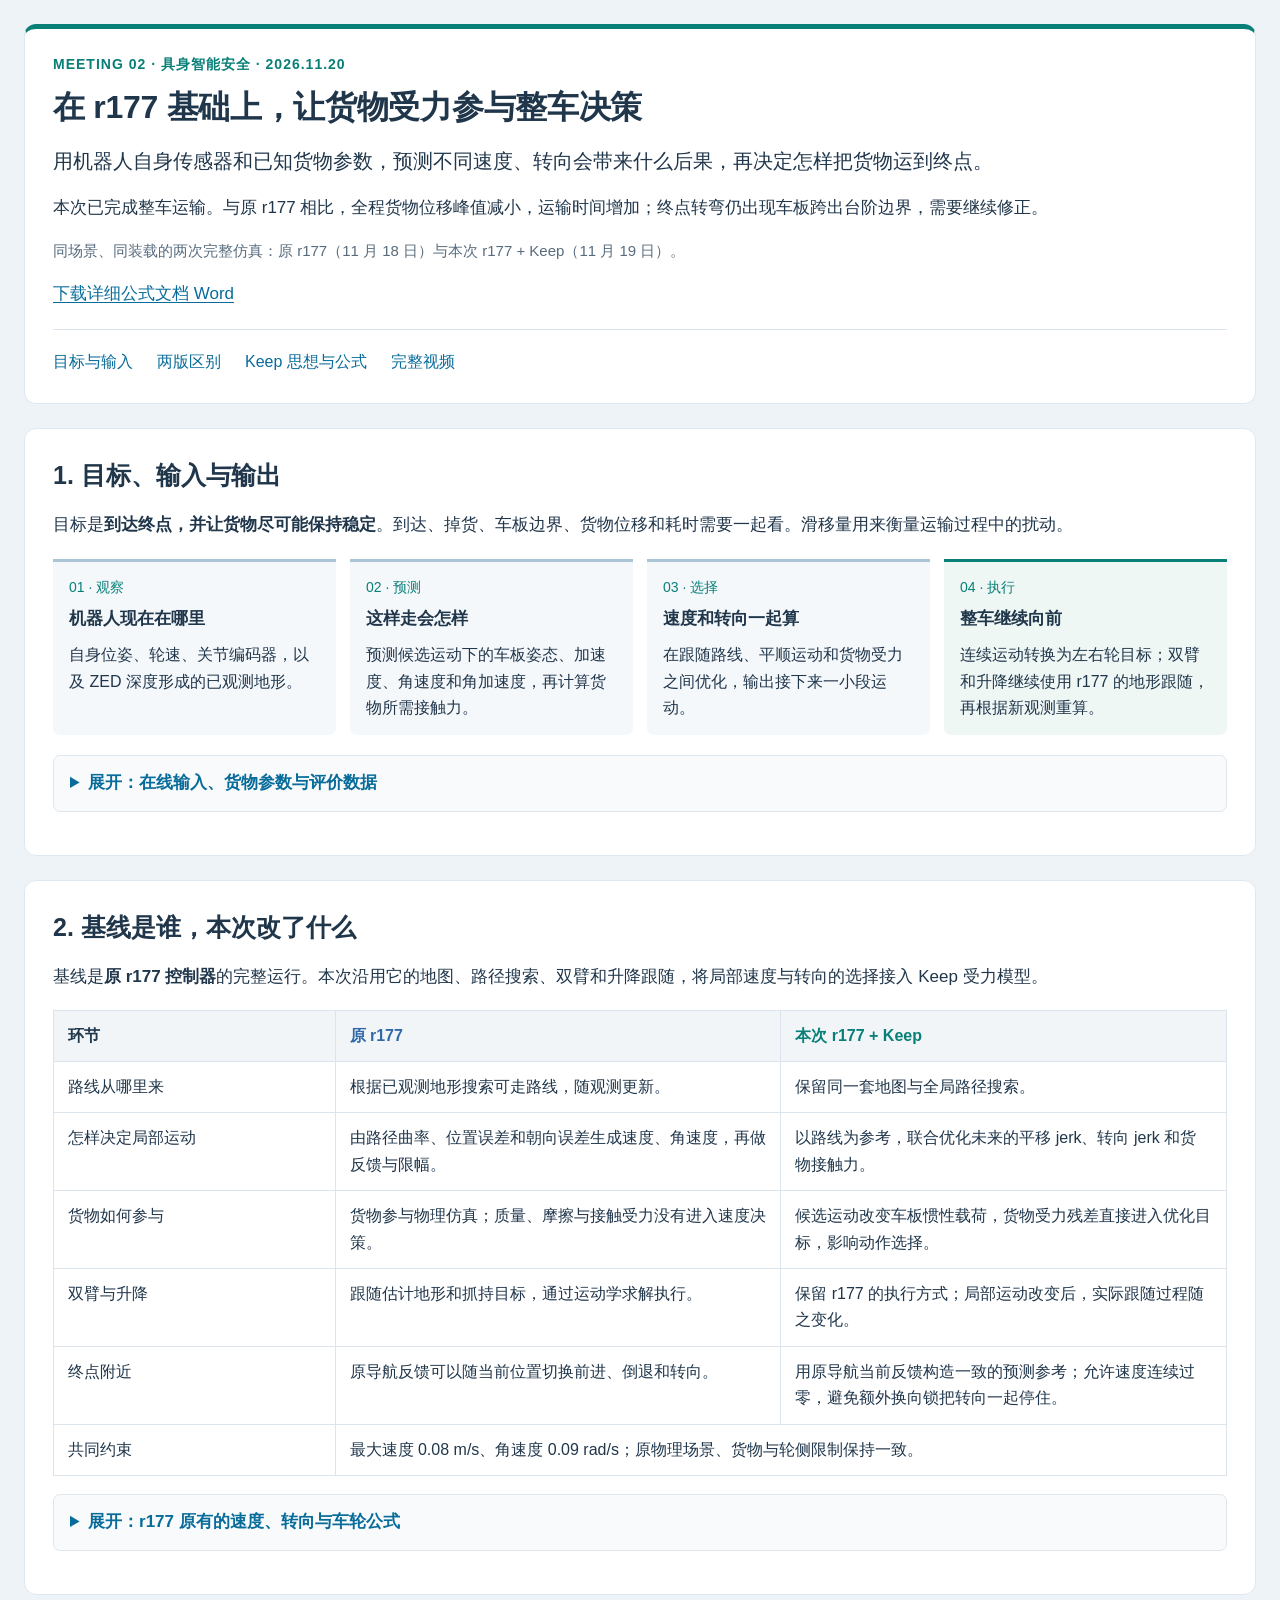
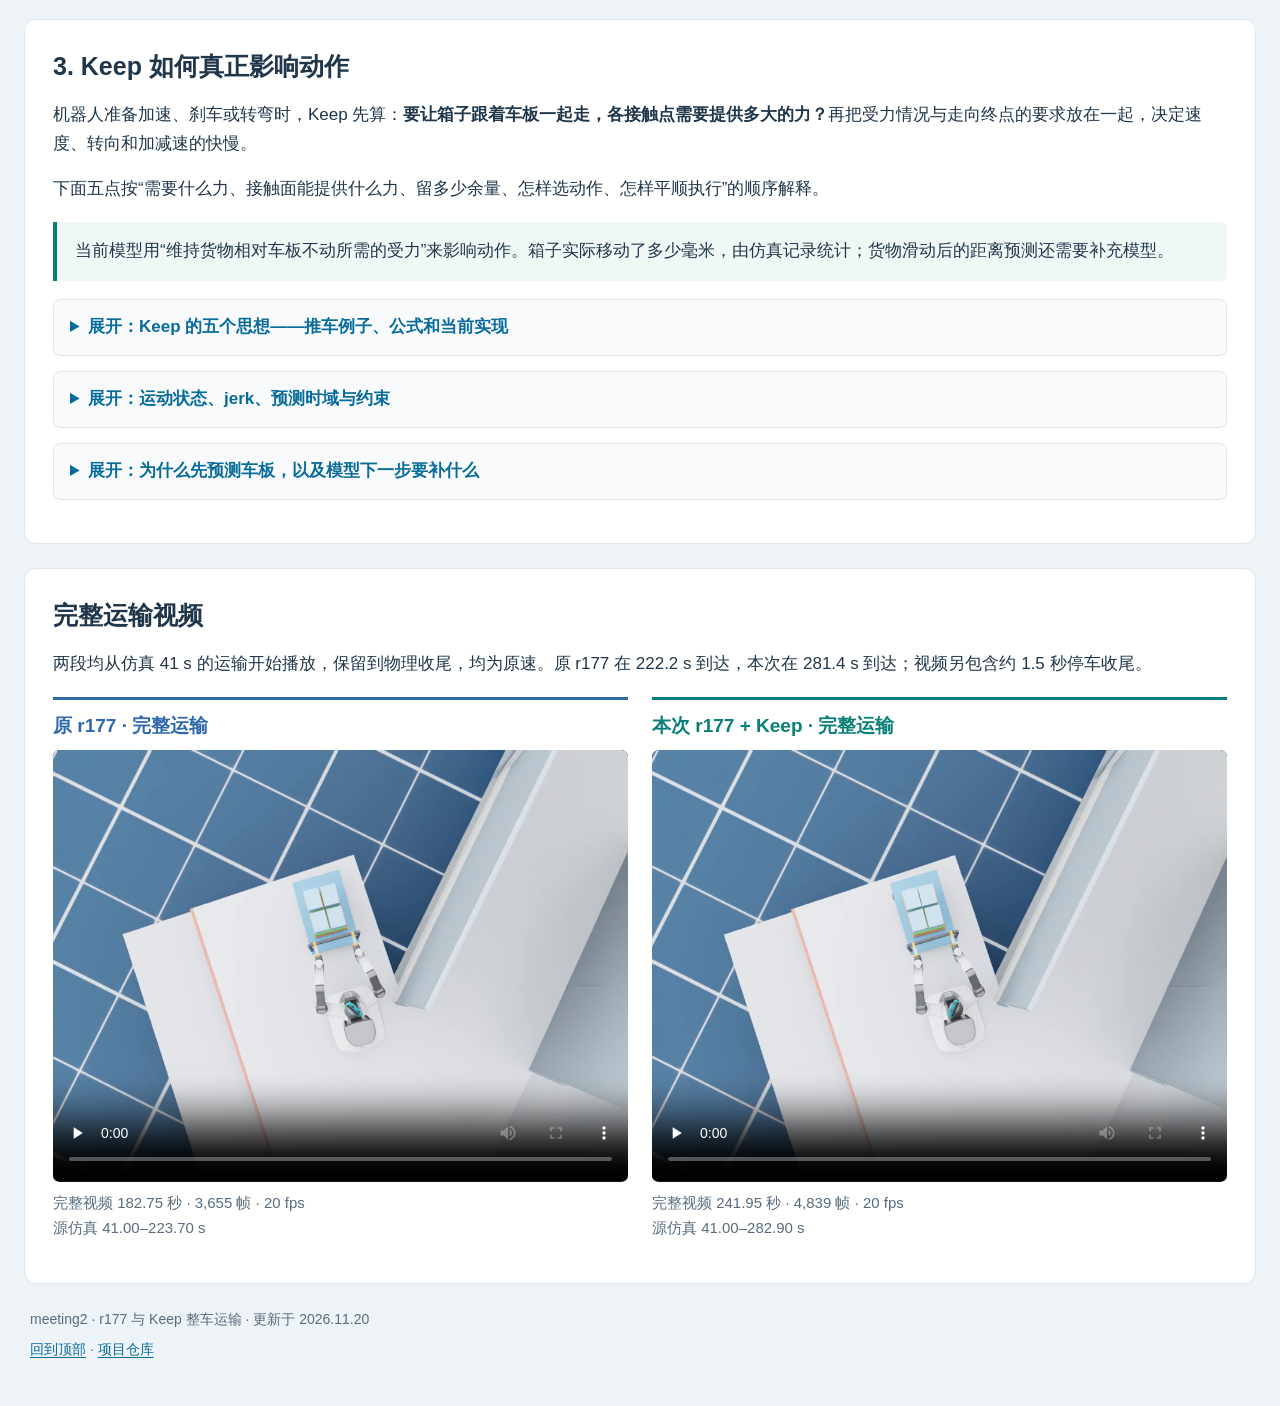
==== commit 4aa72f48: "Trim meeting2 to three sections and replace formula review with Word" ====
--- a/index.html
+++ b/index.html
@@ -14,7 +14,7 @@
   <p class="lead">用机器人自身传感器和已知货物参数，预测不同速度、转向会带来什么后果，再决定怎样把货物运到终点。</p>
   <p>本次已完成整车运输。与原 r177 相比，全程货物位移峰值减小，运输时间增加；终点转弯仍出现车板跨出台阶边界，需要继续修正。</p>
   <p class="muted">同场景、同装载的两次完整仿真：原 r177（11 月 18 日）与本次 r177 + Keep（11 月 19 日）。</p>
-  <p class="document-links"><a href="documents/keep_model_expert_review.pdf">详细公式文档 PDF</a> · <a href="documents/keep_model_expert_review.html">在线阅读公式文档</a></p><nav aria-label="页面目录"><a href="#objective">目标与输入</a><a href="#difference">两版区别</a><a href="#model">Keep 思想与公式</a><a href="#terminal-change">终点逻辑</a><a href="#videos">完整视频</a></nav></header>
+  <p class="document-links"><a href="documents/keep_model_formulas.docx">下载详细公式文档 Word</a></p><nav aria-label="页面目录"><a href="#objective">目标与输入</a><a href="#difference">两版区别</a><a href="#model">Keep 思想与公式</a><a href="#videos">完整视频</a></nav></header>
 <main>
 <section id="objective">
   <h2>1. 目标、输入与输出</h2>
@@ -138,7 +138,7 @@
     </article>
 
     <p class="callout">五点连起来就是：<strong>算这个动作需要什么力 → 检查接触面能提供什么力 → 尽量少依赖摩擦 → 把受力代价放进动作选择 → 平顺地执行。</strong></p>
-    <p>牛顿—欧拉方程属于基础力学；固定相对摆放、点接触与 L1 摩擦锥包含建模假设和近似。最小摩擦、软平衡代价及其权重属于控制设计。详细推导条件与当前实现对照见专家审阅文档。</p>
+    <p>牛顿—欧拉方程属于基础力学；固定相对摆放、点接触与 L1 摩擦锥包含建模假设和近似。最小摩擦、软平衡代价及其权重属于控制设计。详细推导条件与当前实现对照见详细公式文档。</p>
     <p class="muted">原文：<a href="Keep_2305.17484v2.pdf">Keep It Upright 论文，第 2–4 页</a>。代码：受力与接触约束、最小摩擦与软代价、联合运动优化。</p>
   </div></details>
   <details id="motion-equations"><summary>展开：运动状态、jerk、预测时域与约束</summary><div class="detail-body">
@@ -165,82 +165,6 @@
     </div></details>
 </section>
 
-<section id="terminal-change">
-  <h2>4. 终点附近怎么改：准备倒车时，让转弯顺着接下去</h2>
-  <p class="lead">想象你推着车到了一个狭窄拐角：车还在往前走，接下来需要往后退一点，同时转动车头，才能对准出口。这一节就用这个例子，解释本次改动。</p>
-  <p><strong>前进和倒退之间切换，叫“换向”；车头向左或向右旋转，叫“转向”。</strong>这两件事可以分别调整。准备倒车时，前进速度必须先降到零，车头仍可以继续转动。</p>
-
-  <h3>先看清楚：导航、Keep 和执行器各负责什么</h3>
-  <div class="table-wrap"><table><thead><tr><th>环节</th><th>在这个例子中做什么</th></tr></thead><tbody>
-    <tr><td>r177 导航</td><td>根据当前位置和已观测的路面，提出“接下来往后退、同时向左转”的运动建议。</td></tr>
-    <tr><td>带 Keep 的优化器</td><td>计算退多快、转多快、怎样加减速；同时考虑路线、运动限制和货物受力，生成接下来几秒的运动曲线。</td></tr>
-    <tr><td>几何检查与执行器</td><td>检查所选运动能否通过已观测区域，再把这条曲线换成连续的左右轮命令。</td></tr>
-  </tbody></table></div>
-  <p>之前接入 Keep 时，这几个环节之间增加了参考生成和换向停车规则。本次主要修正其中两处：<strong>给优化器的要求要一致；准备倒车时，去掉额外要求转向也停下来的规则。</strong></p>
-
-  <h3>第一处：别让优化器同时收到“往前走”和“往后退”的要求</h3>
-  <p>“参考”就是<strong>希望接下来怎样走</strong>：过一会儿到哪里、车头朝哪里、以多快的速度前进或倒退。它是给优化器的目标，最终动作还要结合货物受力和各项限制计算。</p>
-  <p>之前，未来位置从导航路径上取点，速度则取导航当前给出的建议。终点附近的短路径可能包含前进、倒退等多个动作，两种处理凑在一起时，位置随时间的变化可能与配套速度对不上。</p>
-  <div class="example-box">
-    <p><strong>用一个直线小例子看这种矛盾。</strong>假设车头方向暂时不变，正方向是车头前方；每 0.5 秒看一次参考位置。</p>
-    <div class="table-wrap"><table class="numeric"><thead><tr><th>给优化器的要求</th><th>现在</th><th>0.5 秒后</th><th>1 秒后</th></tr></thead><tbody>
-      <tr><td>位置参考：持续向前移动</td><td>0 cm</td><td>前方 2 cm</td><td>前方 4 cm</td></tr>
-      <tr><td>速度参考：始终以 4 cm/s 倒退时，对应的位置</td><td>0 cm</td><td>后方 2 cm</td><td>后方 4 cm</td></tr>
-    </tbody></table></div>
-    <p>两行要求对不上：跟住第一行的位置，就得往前走；跟住第二行的速度，就得往后退。优化器必须在这两个冲突的目标之间折中。</p>
-    <p class="muted">这里的数字用于解释参考之间的矛盾。判断的是整段参考位置怎样随时间变化；单独一个目标点在前方，并不代表当前就不能倒车。</p>
-  </div>
-  <p><strong>现在的做法：</strong>取导航同一次给出的速度和转向建议，从机器人当前位置出发，把“按这个建议走一小段，会到哪里、朝哪里”算出来。用同一次计算得到位置、朝向、速度和转向参考，四项要求就能对上。</p>
-  <p>在上面的例子中，如果导航建议倒退，就生成随时间向后的参考位置；如果还建议左转，就生成倒退并转弯的参考。每次控制更新，再根据当前位置和最新导航建议重新计算未来 3 秒。车本来还在前进时，实际命令仍要按加减速限制，逐渐减速后再倒退。</p>
-
-  <h3>第二处：前进切换到倒退时，车头不用被额外要求停转</h3>
-  <div class="two-col maneuver-compare">
-    <div class="example-box"><h3>之前新增的处理</h3><p>一旦判断需要换成倒车，就先安排一次完整停车：把前进速度和转向角速度都降到零。等这段停车计划执行完，再重新开始倒车和转向。</p><p>如果终点附近来回调整方向，就可能多次出现“停下来，再重新动”的过程。这套额外停车规则是在接入 Keep 时加入的，原 r177 没有它。</p></div>
-    <div class="example-box"><h3>本次改成的处理</h3><p>让前进速度逐渐减小，经过零，再变成倒退速度。与此同时，转向由优化器继续安排。</p><p><strong>换向规则不再强制把转向也归零。</strong>如果当前动作需要继续转弯，就允许边减速、边转弯，接着倒退；是否继续转、转多快，仍由优化结果决定。</p></div>
-  </div>
-  <div class="flow" aria-label="前进切换到倒退的动作示意">
-    <div><b>还在前进</b><p>前进速度为正。<br>同时按需要转向。</p></div>
-    <div><b>逐渐减速</b><p>前进越来越慢。<br>转向仍可继续。</p></div>
-    <div><b>平移速度过零</b><p>这一刻前后方向不移动。<br>车头仍可转动。</p></div>
-    <div><b>开始倒退</b><p>速度变成负值。<br>继续调整朝向。</p></div>
-  </div>
-  <p>上面是允许采用的动作过程示意。左右轮差速驱动可以做到“车身不前进、车头继续转”：让左右轮朝相反方向转动即可。实际优化还要满足轮速、加速度、jerk 和几何检查。</p>
-  <p>这里的 jerk 用来限制加速度变化得多快。例如从匀速开始减速，可以逐渐加上刹车力度，让前进、减速和倒退之间的命令平顺衔接。</p>
-
-  <h3>整个过程中，Keep 怎样决定退多快、转多快</h3>
-  <p>导航表达“往后退，同时左转”的意图。Keep 所在的优化器进一步调整倒退速度、转向速度和变化快慢：每种候选运动会产生不同的车板加速度和角加速度，模型据此计算货物所需的接触力。</p>
-  <p>如果某种动作让受力残差较大，它的货物代价就更高；优化器会把它与路线跟踪、平顺性一起权衡。<strong>本次改的是怎样把导航建议交给优化器，以及怎样衔接换向；货物受力项仍然参与动作选择。</strong></p>
-
-  <h3>算好以后，怎样把动作交给车轮</h3>
-  <p>优化器给出一条随时间变化的速度和转向曲线。执行器约每 <strong>8.3 毫秒</strong>取一次曲线上的值，也就是 <strong>120 Hz</strong>，转换成左右轮目标速度。这样，加速、减速、转弯的过程都体现在实际发出的命令里。</p>
-  <p>下一次更新计划时，新曲线接上旧曲线当时的速度和加速度，避免刚换计划就跳到另一组数值。这里连续衔接的是<strong>已下发的运动命令</strong>；底盘位置和朝向根据自身观测更新，实际轮速也会读取。</p>
-
-  <h3>需要停车时，仍然停车，并让减速计划按时执行完</h3>
-  <p>到达目标、当前没有可用路径，或正常运动没有求出可执行方案时，控制器仍会使用减速停车计划。“有限时长停车”的意思是给这段减速计划确定结束时间，让它执行完；下一次控制更新时，继续检查并执行剩余部分。</p>
-  <p>这样可以避免每次重算都把“停下来的时间”往后推。如果剩余停车轨迹也无法通过检查，就交给原有应急制动处理。</p>
-
-  <h3>215.8 秒与 281.4 秒，分别发生了什么</h3>
-  <div class="table-wrap"><table class="numeric"><thead><tr><th>本次仿真时刻</th><th>实际发生的事情</th></tr></thead><tbody>
-    <tr><td>215.0 s</td><td>原导航首次判断：在当前已观测的地图上，目标位置已经连通，可以使用新的终点参考方式。</td></tr>
-    <tr><td>215.8 s</td><td>此前已经开始的一段停车计划执行完，首次使用本节介绍的新终点跟踪方式。</td></tr>
-    <tr><td>281.4 s</td><td>控制器报告到达目标，之后继续完成物理停车收尾。</td></tr>
-  </tbody></table></div>
-  <p><strong>Keep 在此前运输中就已经参与。</strong>215.8 秒记录的是新终点参考方式首次开始执行。切换条件看当前地图是否连通到目标，这些秒数是本次运行的记录值。</p>
-  <p>本次已到达终点，出口台阶处的车板越界仍需修正。位移、耗时和边界口径见<a href="documents/keep_model_expert_review.html">详细公式文档第 14 节</a>，下方保留两段完整运输视频。</p><details id="terminal-equations"><summary>展开：上面这些做法对应的公式、控制条件和代码</summary><div class="detail-body">
-    <p>v<sub>des</sub>、ω<sub>des</sub> 是原导航本次给出的速度与角速度建议。先选平移参考比例 s，再用同一组 v<sub>r</sub>、ω<sub>r</sub> 计算未来位置和朝向：</p>
-    <div class="equation" aria-label="一致的终点位置速度参考">
-      <span class="mathline">v<sub>r</sub> = s v<sub>des</sub>,　ω<sub>r</sub> = ω<sub>des</sub>,　s ∈ {1, 0.5, 0}</span>
-      <span class="mathline">ψ<sub>r</sub>(τ) = ψ<sub>0</sub> + ω<sub>r</sub> τ</span>
-      <span class="mathline">p<sub>r</sub>(τ) = p<sub>0</sub> + ∫<sub>0</sub><sup>τ</sup> v<sub>r</sub> [cos(ψ<sub>0</sub> + ω<sub>r</sub> t), sin(ψ<sub>0</sub> + ω<sub>r</sub> t)]<sup>T</sup> dt</span>
-    </div>
-    <p>s = 1 是原平移参考，0.5 是减半，0 是不要求平移；转向参考保持原导航建议。调度器先尝试原参考，几何拒绝后才按既有顺序尝试降低平移的参考，每次都重新联合优化动作和接触力。</p>
-    <p>触发条件来自原导航的 <code>goal_observed</code>，表示目标在当前已观测支撑网格中连通。它会随地图更新重新判断；本次在 217–219 s 曾暂时变为假，随后恢复。</p>
-    <p>新终点跟踪不再固定整段速度的正负号，允许速度连续过零；当前命令的速度、加速度，以及速度、加速度、jerk 和车轮限制继续保留。目标停车、无路径停车和回退停车仍执行原定的有限时长计划。</p>
-    <p>记录中检查到 303 个采用新终点参考的数学候选，货物项均开启。全程执行核对中，1,033 条实际发布计划均能对应到轮侧发令记录。终点参考与换向衔接是本项目的工程适配；上节五点说明了其中使用的 Keep 思想。</p>
-    <p class="muted">代码与记录：终点参考策略、整车接入、停车计划衔接、执行核对。</p>
-  </div></details>
-</section>
-
 <section id="videos">
   <h2>完整运输视频</h2>
   <p>两段均从仿真 41 s 的运输开始播放，保留到物理收尾，均为原速。原 r177 在 222.2 s 到达，本次在 281.4 s 到达；视频另包含约 1.5 秒停车收尾。</p>
